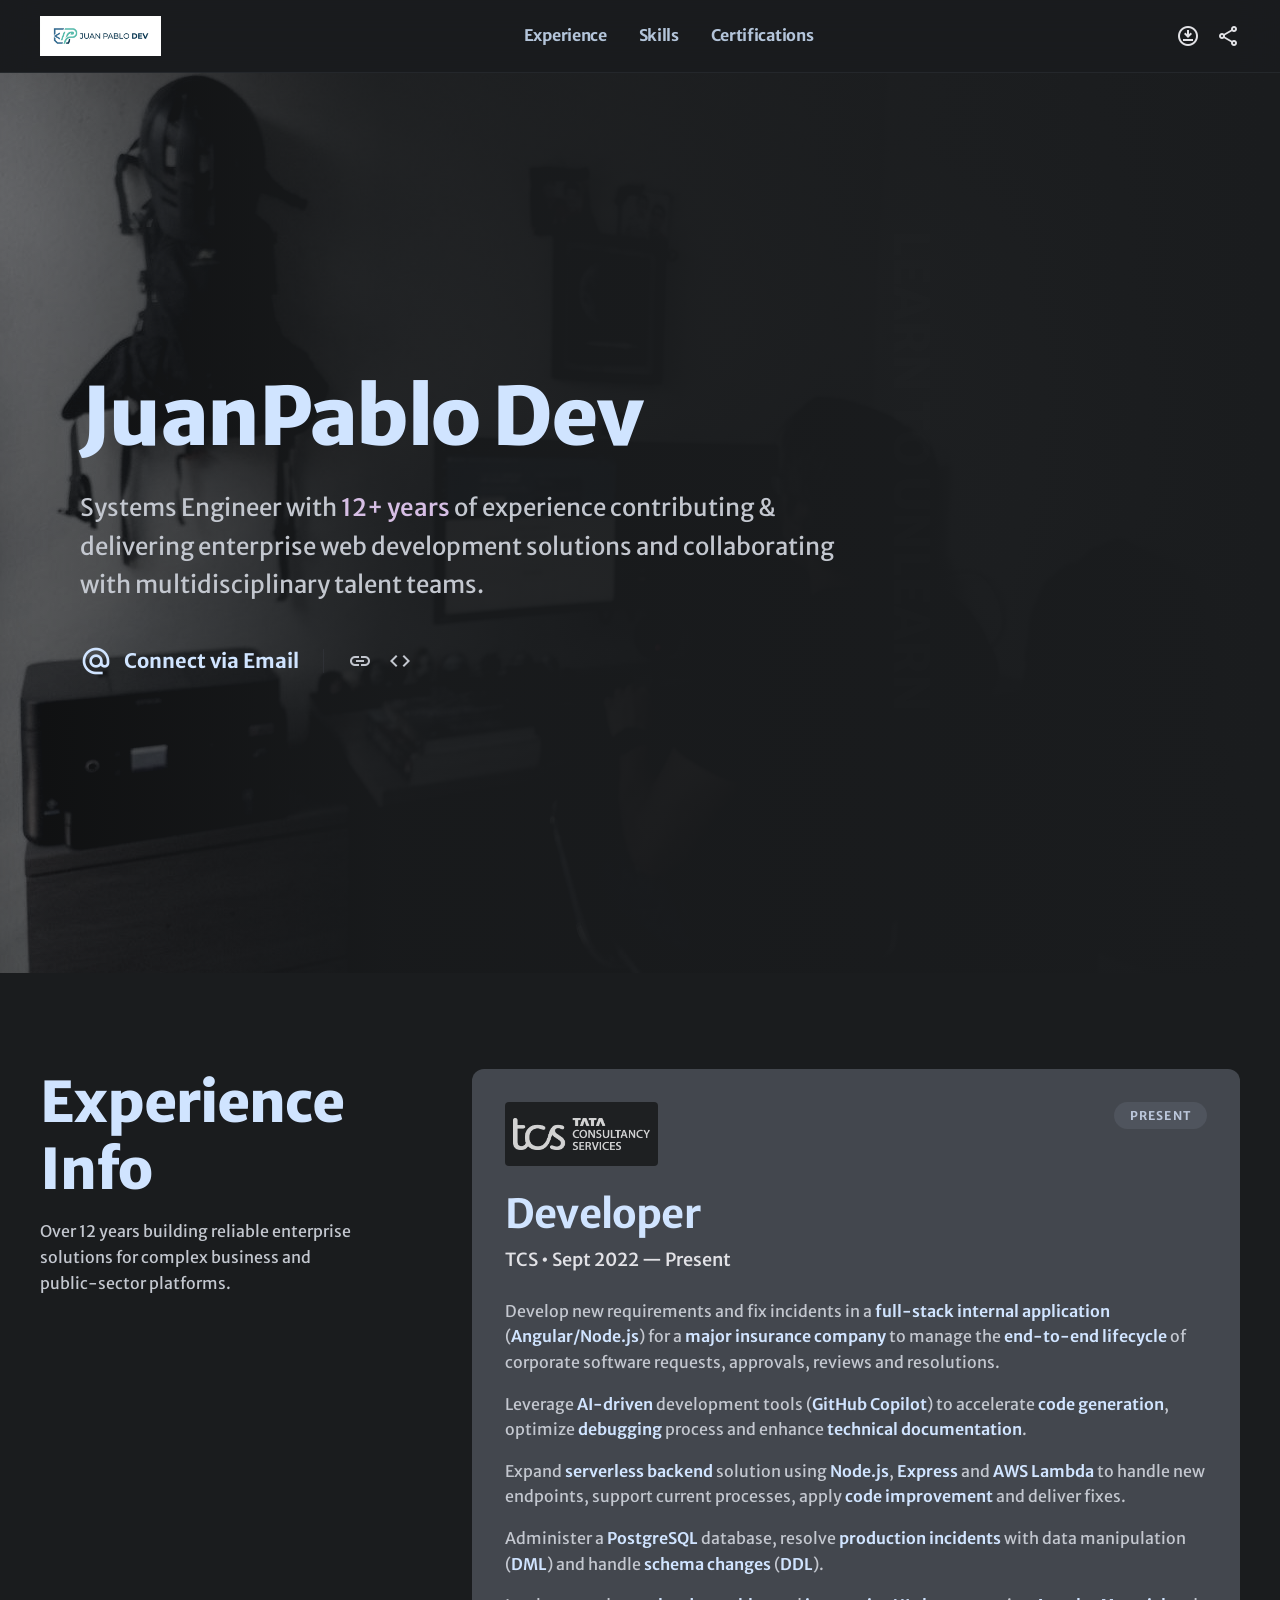
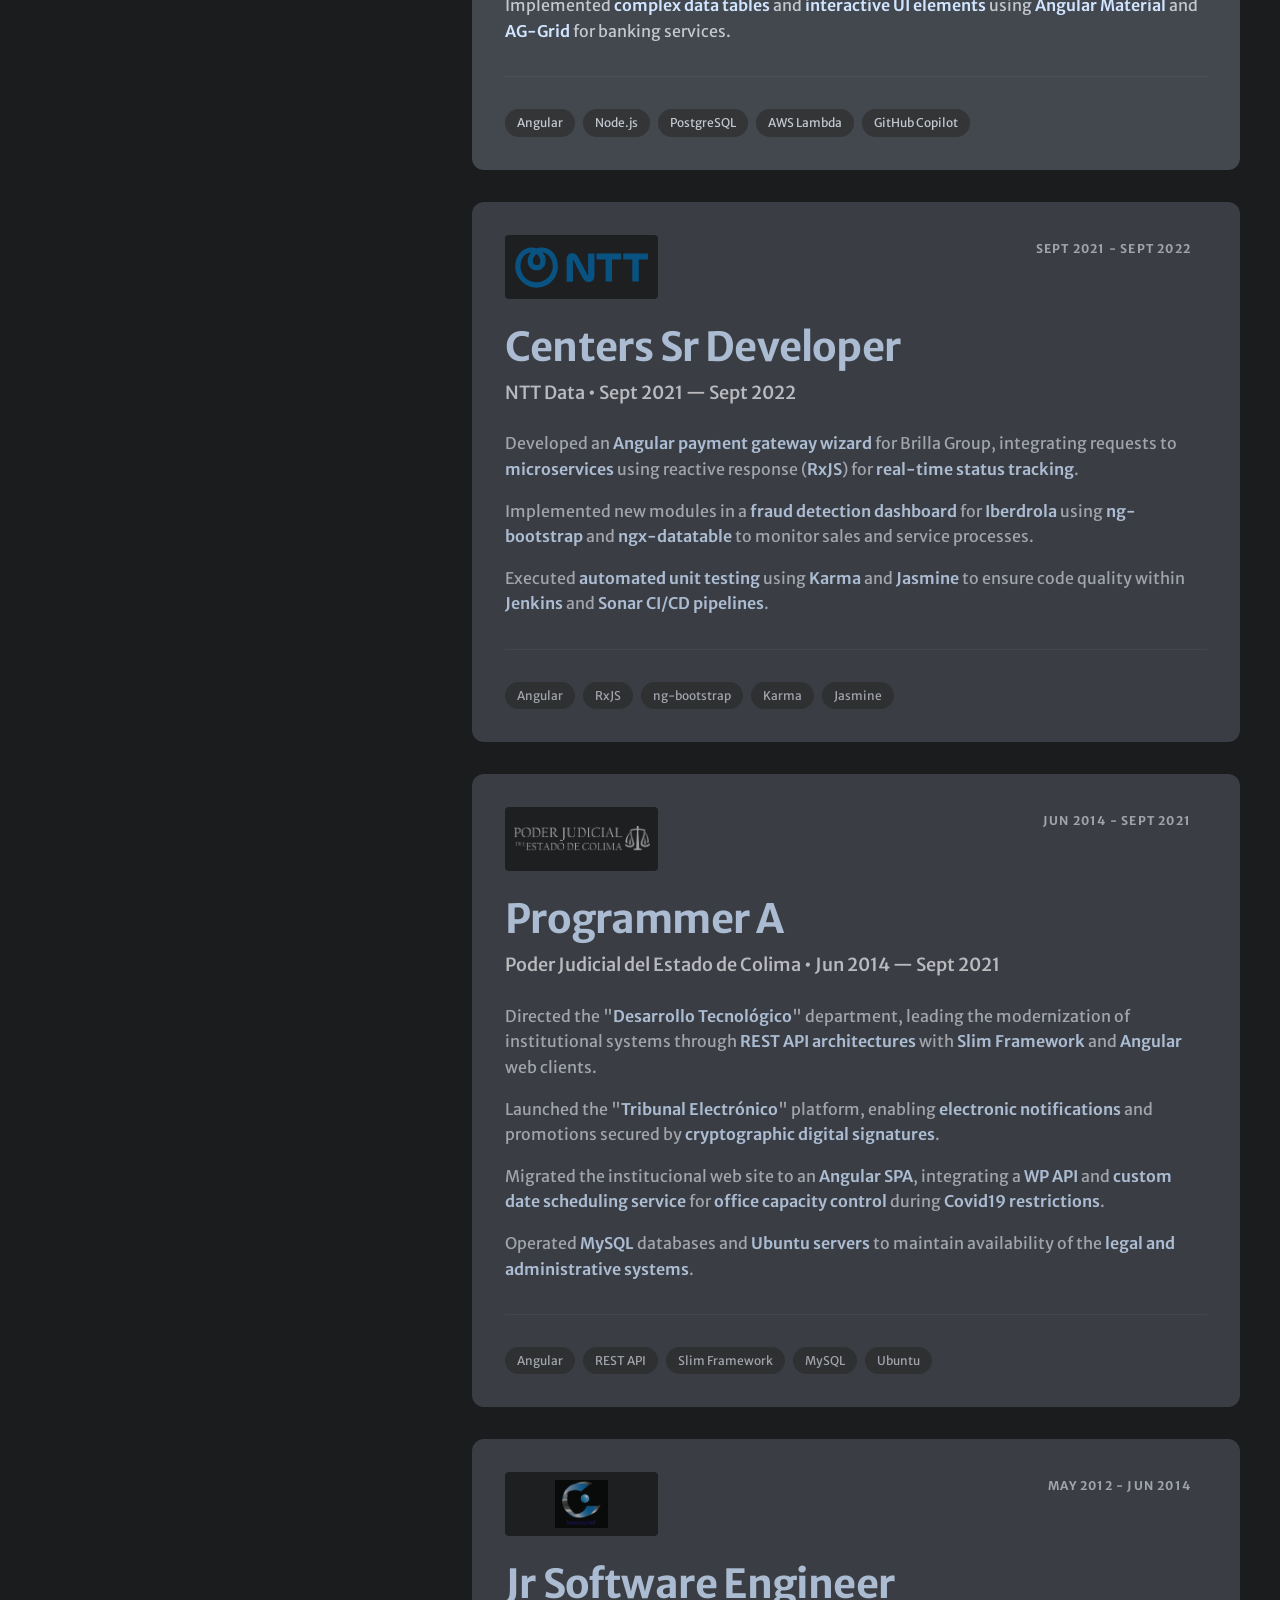
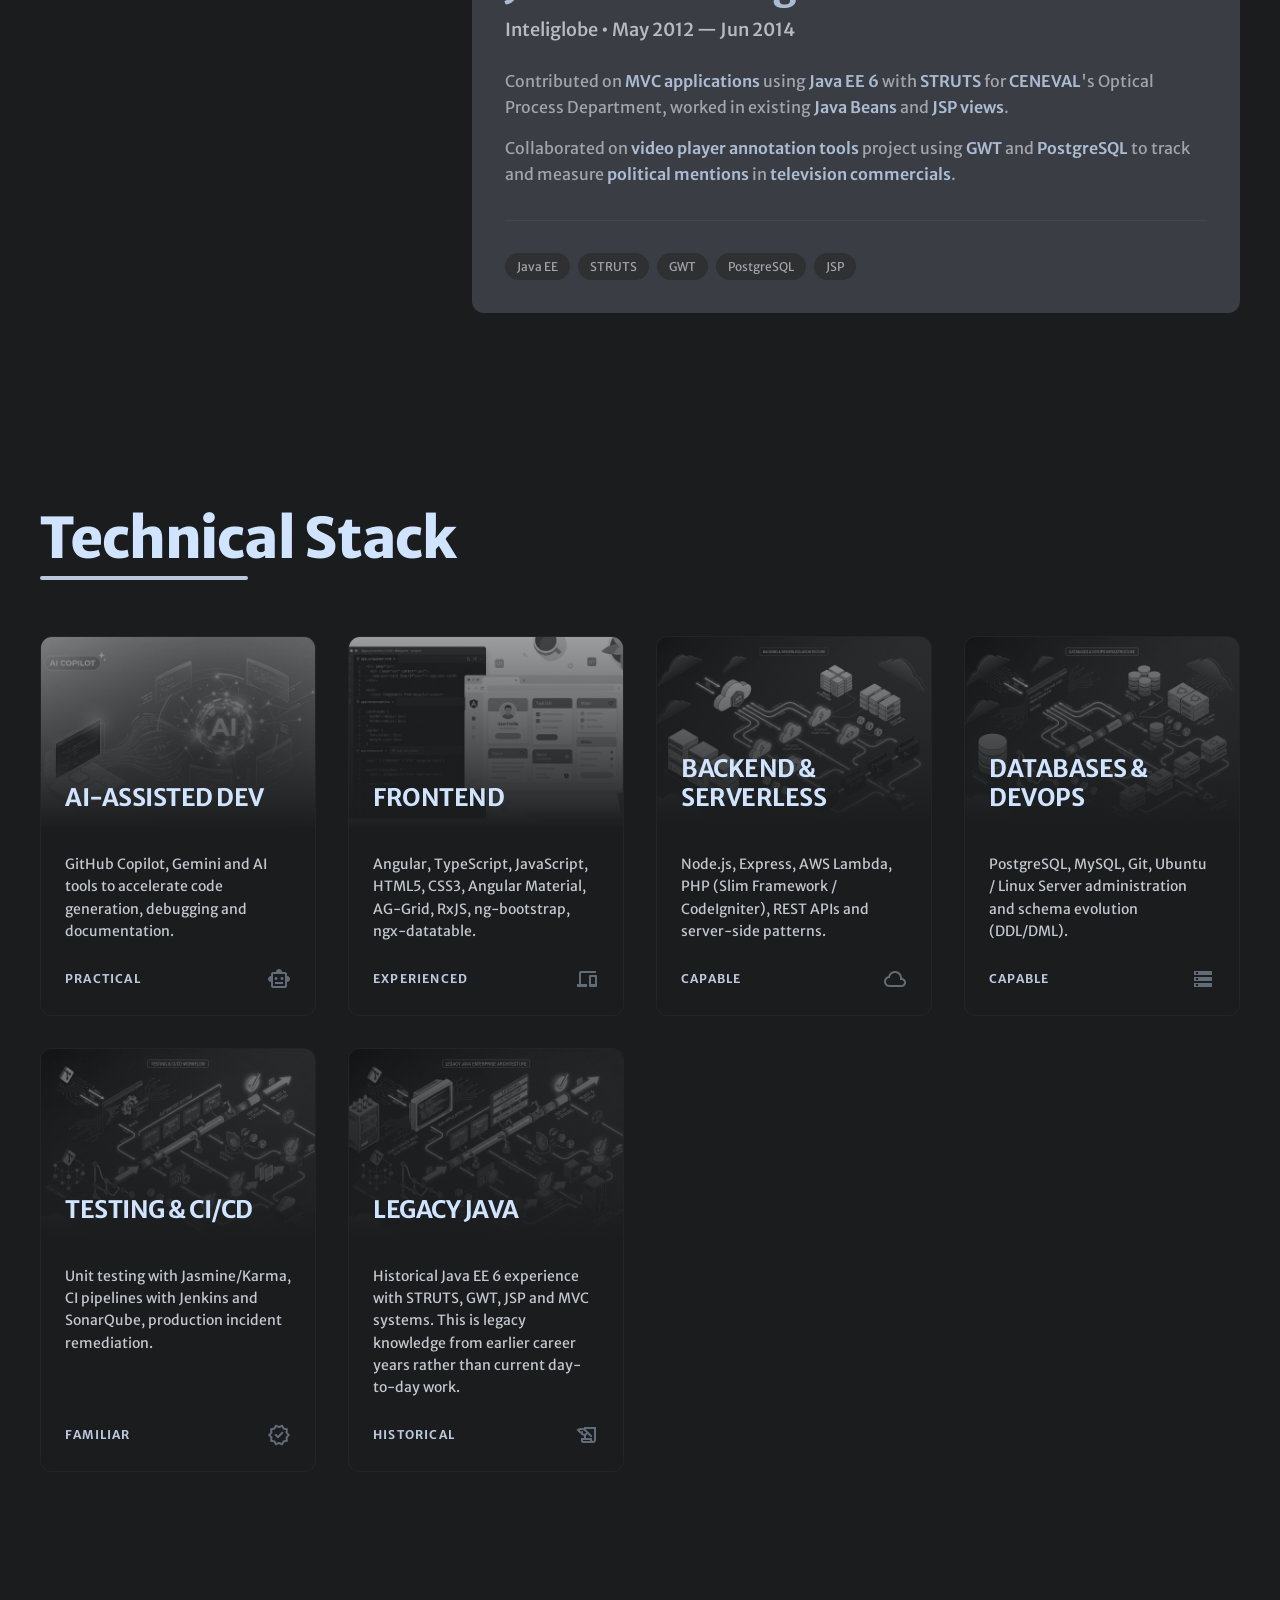
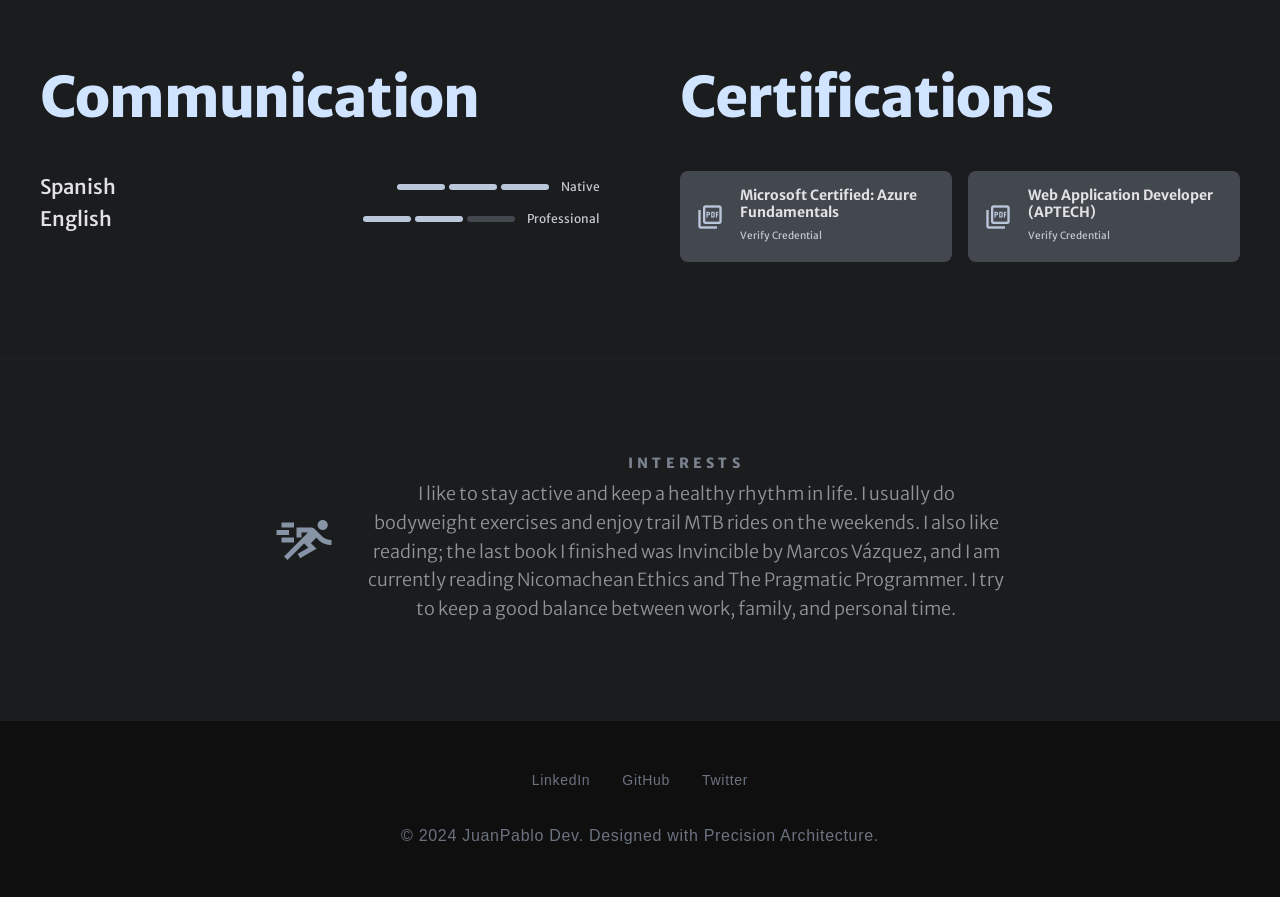
==== index.html @ 3a4c076e "update interest information and style for sticky paragraphs" ====
<!DOCTYPE html>
<html lang="en">

<head>
    <meta charset="UTF-8">
    <meta name="viewport" content="width=device-width, initial-scale=1.0">
    <meta name="description"
        content="JuanPablo Dev - Systems Engineer with 12+ years of experience in frontend technologies">
    <meta name="theme-color" content="#1A1C1E">
    <title>JuanPablo Dev | Systems Engineer</title>

    <!-- Google Fonts: Merriweather Sans -->
    <link href="https://fonts.googleapis.com/css2?family=Merriweather+Sans:wght@300;400;500;600;700;900&display=swap"
        rel="stylesheet">
    <!-- Material Symbols Icons -->
    <link href="https://fonts.googleapis.com/css2?family=Material+Symbols+Outlined:wght,FILL@100..700,0..1&display=swap"
        rel="stylesheet">

    <!-- Main Stylesheet -->
    <link rel="stylesheet" href="./styles/style.css">
</head>

<body>
    <!-- [JP-DEV] Navigation Header -->
    <header role="banner">
        <div class="header-container">
            <div class="header-logo">
                <img alt="JuanPablo Dev Logo" src="./images/logos/logoJP.png" loading="lazy">
            </div>
            <nav class="header-nav-desktop" role="navigation" aria-label="Main Navigation">
                <a href="#experience">Experience</a>
                <a href="#skills">Skills</a>
                <a href="#certifications">Certifications</a>
                <!-- <button aria-label="Connect">Connect</button> -->
            </nav>
            <div class="header-icons" role="group" aria-label="Social Links">
                <a href="./ResumeJPSM.pdf" download class="header-icon-link material-symbols-outlined"
                    data-icon="download" aria-label="Download CV" role="button" tabindex="0">download_for_offline</a>
                <span class="material-symbols-outlined" data-icon="share" aria-label="Share" role="button"
                    tabindex="0">share</span>
            </div>
        </div>
    </header>

    <main>
        <!-- Hero Section -->
        <section class="hero easter-egg-container" aria-label="Hero Section">
            <!-- Background Image -->
            <div class="hero-bg">
                <img alt="" src="./images/desktop-wide.jpg" loading="lazy">
                <div class="hero-gradient"></div>
            </div>
            <!-- Easter Egg -->
            <div class="easter-egg" aria-hidden="true">LEARN TO UNLEARN</div>

            <!-- Hero Content -->
            <div class="hero-content">
                <h1>JuanPablo Dev</h1>
                <p class="hero-description">
                    Systems Engineer with <span class="highlight">12+ years</span> of experience contributing &
                    delivering enterprise web development solutions and collaborating with multidisciplinary talent
                    teams.
                </p>
                <div class="hero-cta">
                    <a href="mailto:hello@juanpablo.dev" class="cta-email">
                        <span class="material-symbols-outlined">alternate_email</span>
                        <span>Connect via Email</span>
                    </a>
                    <div class="cta-icons">
                        <a href="https://www.linkedin.com/in/juanpablodev/" target="_blank"
                            class="header-icon-link material-symbols-outlined" aria-label="LinkedIn" role="button"
                            tabindex="0">link</a>
                        <a href="https://github.com/juanpablodev" target="_blank"
                            class="header-icon-link material-symbols-outlined" aria-label="GitHub" role="button"
                            tabindex="0">code</a>
                    </div>
                </div>
            </div>
        </section>

        <!-- Experience Section -->
        <section class="experience-section" id="experience" aria-labelledby="experience-title">
            <div class="section-container">
                <div class="experience-grid">
                    <!-- Left Column: Section Title -->
                    <div class="experience-header">
                        <h2 id="experience-title">Experience Info</h2>
                        <p>Over 12 years building reliable enterprise solutions for complex business and public-sector platforms.</p>
                    </div>

                    <!-- Right Column: Experience Cards -->
                    <div class="experience-cards">
                        <!-- Experience Card 1 -->
                        <article class="experience-card">
                            <div class="experience-card-header">
                                <div class="company-logo">
                                    <img alt="TCS Logo" src="images/logos/logo-tcs.png" loading="lazy">
                                </div>
                                <span class="company-badge present">Present</span>
                            </div>
                            <h3>Developer</h3>
                            <p class="experience-card-role">TCS • Sept 2022 — Present</p>
                            <div class="experience-card-description">
                                <p>Develop new requirements and fix incidents in a <strong>full-stack</strong>
                                    <strong>internal application</strong> (<strong>Angular/Node.js</strong>) for a
                                    <strong>major insurance company</strong> to manage the <strong>end-to-end
                                        lifecycle</strong> of corporate software requests, approvals, reviews and
                                    resolutions.</p>
                                <p>Leverage <strong>AI-driven</strong> development tools (<strong>GitHub
                                        Copilot</strong>) to accelerate <strong>code generation</strong>, optimize
                                    <strong>debugging</strong> process and enhance <strong>technical
                                        documentation</strong>.</p>
                                <p>Expand <strong>serverless backend</strong> solution using <strong>Node.js</strong>,
                                    <strong>Express</strong> and <strong>AWS Lambda</strong> to handle new endpoints,
                                    support current processes, apply <strong>code improvement</strong> and deliver
                                    fixes.</p>
                                <p>Administer a <strong>PostgreSQL</strong> database, resolve <strong>production
                                        incidents</strong> with data manipulation (<strong>DML</strong>) and handle
                                    <strong>schema changes</strong> (<strong>DDL</strong>).</p>
                                <p>Implemented <strong>complex data tables</strong> and <strong>interactive UI
                                        elements</strong> using <strong>Angular Material</strong> and
                                    <strong>AG-Grid</strong> for banking services.</p>
                            </div>
                            <div class="experience-card-tags">
                                <span class="tag">Angular</span>
                                <span class="tag">Node.js</span>
                                <span class="tag">PostgreSQL</span>
                                <span class="tag">AWS Lambda</span>
                                <span class="tag">GitHub Copilot</span>
                            </div>
                        </article>

                        <!-- Experience Card 2 -->
                        <article class="experience-card past">
                            <div class="experience-card-header">
                                <div class="company-logo">
                                    <img alt="NTT Data Logo" src="images/logos/ntt.svg" loading="lazy">
                                </div>
                                <span class="company-badge past">Sept 2021 - Sept 2022</span>
                            </div>
                            <h3>Centers Sr Developer</h3>
                            <p class="experience-card-role">NTT Data • Sept 2021 — Sept 2022</p>
                            <div class="experience-card-description">
                                <p>Developed an <strong>Angular payment gateway wizard</strong> for Brilla Group,
                                    integrating requests to <strong>microservices</strong> using reactive response
                                    (<strong>RxJS</strong>) for <strong>real-time status tracking</strong>.</p>
                                <p>Implemented new modules in a <strong>fraud detection dashboard</strong> for
                                    <strong>Iberdrola</strong> using <strong>ng-bootstrap</strong> and
                                    <strong>ngx-datatable</strong> to monitor sales and service processes.</p>
                                <p>Executed <strong>automated unit testing</strong> using <strong>Karma</strong> and
                                    <strong>Jasmine</strong> to ensure code quality within <strong>Jenkins</strong> and
                                    <strong>Sonar</strong> <strong>CI/CD pipelines</strong>.</p>
                            </div>
                            <div class="experience-card-tags">
                                <span class="tag">Angular</span>
                                <span class="tag">RxJS</span>
                                <span class="tag">ng-bootstrap</span>
                                <span class="tag">Karma</span>
                                <span class="tag">Jasmine</span>
                            </div>
                        </article>

                        <!-- Experience Card 3 -->
                        <article class="experience-card past">
                            <div class="experience-card-header">
                                <div class="company-logo">
                                    <img alt="Poder Judicial Logo" src="images/logos/logo_stj.png" loading="lazy">
                                </div>
                                <span class="company-badge past">Jun 2014 - Sept 2021</span>
                            </div>
                            <h3>Programmer A</h3>
                            <p class="experience-card-role">Poder Judicial del Estado de Colima • Jun 2014 — Sept 2021
                            </p>
                            <div class="experience-card-description">
                                <p>Directed the "<strong>Desarrollo Tecnológico</strong>" department, leading the
                                    modernization of institutional systems through <strong>REST API
                                        architectures</strong> with <strong>Slim Framework</strong> and
                                    <strong>Angular</strong> web clients.</p>
                                <p>Launched the "<strong>Tribunal Electrónico</strong>" platform, enabling
                                    <strong>electronic notifications</strong> and promotions secured by
                                    <strong>cryptographic digital signatures</strong>.</p>
                                <p>Migrated the institucional web site to an <strong>Angular SPA</strong>, integrating a
                                    <strong>WP API</strong> and <strong>custom date scheduling service</strong> for
                                    <strong>office capacity control</strong> during <strong>Covid19
                                        restrictions</strong>.</p>
                                <p>Operated <strong>MySQL</strong> databases and <strong>Ubuntu servers</strong> to
                                    maintain availability of the <strong>legal and administrative systems</strong>.</p>
                            </div>
                            <div class="experience-card-tags">
                                <span class="tag">Angular</span>
                                <span class="tag">REST API</span>
                                <span class="tag">Slim Framework</span>
                                <span class="tag">MySQL</span>
                                <span class="tag">Ubuntu</span>
                            </div>
                        </article>

                        <!-- Experience Card 4 -->
                        <article class="experience-card past">
                            <div class="experience-card-header">
                                <div class="company-logo">
                                    <img alt="Inteliglobe Logo" src="images/logos/inteliglobe.jpeg" loading="lazy">
                                </div>
                                <span class="company-badge past">May 2012 - Jun 2014</span>
                            </div>
                            <h3>Jr Software Engineer</h3>
                            <p class="experience-card-role">Inteliglobe • May 2012 — Jun 2014</p>
                            <div class="experience-card-description">
                                <p>Contributed on <strong>MVC applications</strong> using <strong>Java EE 6</strong>
                                    with <strong>STRUTS</strong> for <strong>CENEVAL</strong>'s Optical Process
                                    Department, worked in existing <strong>Java Beans</strong> and <strong>JSP
                                        views</strong>.</p>
                                <p>Collaborated on <strong>video player annotation tools</strong> project using
                                    <strong>GWT</strong> and <strong>PostgreSQL</strong> to track and measure
                                    <strong>political mentions</strong> in <strong>television commercials</strong>.</p>
                            </div>
                            <div class="experience-card-tags">
                                <span class="tag">Java EE</span>
                                <span class="tag">STRUTS</span>
                                <span class="tag">GWT</span>
                                <span class="tag">PostgreSQL</span>
                                <span class="tag">JSP</span>
                            </div>
                        </article>
                    </div>
                </div>
            </div>
        </section>

        <!-- Technical Stack / Skills Section -->
        <section class="skills-section" id="skills" aria-labelledby="skills-title">
            <div class="section-container">
                <div class="section-title">
                    <h2 id="skills-title">Technical Stack</h2>
                </div>

                <div class="skills-grid">
                    <!-- AI-Assisted Development -->
                    <article class="skill-card">
                        <div class="skill-card-image">
                            <img alt="AI Assisted Development"
                                src="images/skills_ai.png" loading="lazy">
                            <div class="skill-card-title">
                                <h4>AI-Assisted Dev</h4>
                            </div>
                        </div>
                        <div class="skill-card-content">
                            <p class="skill-card-description">GitHub Copilot, Gemini and AI tools to accelerate code
                                generation, debugging and documentation.</p>
                            <div class="skill-card-footer">
                                <span class="skill-level">Practical</span>
                                <span class="material-symbols-outlined skill-card-icon">smart_toy</span>
                            </div>
                        </div>
                    </article>

                    <!-- Frontend -->
                    <article class="skill-card">
                        <div class="skill-card-image">
                            <img alt="Frontend Development"
                                src="images/skills_frontend.png" loading="lazy">
                            <div class="skill-card-title">
                                <h4>Frontend</h4>
                            </div>
                        </div>
                        <div class="skill-card-content">
                            <p class="skill-card-description">Angular, TypeScript, JavaScript, HTML5, CSS3, Angular
                                Material, AG-Grid, RxJS, ng-bootstrap, ngx-datatable.</p>
                            <div class="skill-card-footer">
                                <span class="skill-level">Experienced</span>
                                <span class="material-symbols-outlined skill-card-icon">devices</span>
                            </div>
                        </div>
                    </article>

                    <!-- Backend & Serverless -->
                    <article class="skill-card">
                        <div class="skill-card-image">
                            <img alt="Backend and Serverless"
                                src="images/skills_backend.png" loading="lazy">
                            <div class="skill-card-title">
                                <h4>Backend & Serverless</h4>
                            </div>
                        </div>
                        <div class="skill-card-content">
                            <p class="skill-card-description">Node.js, Express, AWS Lambda, PHP (Slim Framework /
                                CodeIgniter), REST APIs and server-side patterns.</p>
                            <div class="skill-card-footer">
                                <span class="skill-level">Capable</span>
                                <span class="material-symbols-outlined skill-card-icon">cloud_queue</span>
                            </div>
                        </div>
                    </article>

                    <!-- Databases & DevOps -->
                    <article class="skill-card">
                        <div class="skill-card-image">
                            <img alt="Databases and DevOps"
                                src="images/skills_database.png" loading="lazy">
                            <div class="skill-card-title">
                                <h4>Databases & DevOps</h4>
                            </div>
                        </div>
                        <div class="skill-card-content">
                            <p class="skill-card-description">PostgreSQL, MySQL, Git, Ubuntu / Linux Server
                                administration and schema evolution (DDL/DML).</p>
                            <div class="skill-card-footer">
                                <span class="skill-level">Capable</span>
                                <span class="material-symbols-outlined skill-card-icon">storage</span>
                            </div>
                        </div>
                    </article>

                    <!-- Testing & CI/CD -->
                    <article class="skill-card">
                        <div class="skill-card-image">
                            <img alt="Testing and CI/CD"
                                src="images/skills_testing.png" loading="lazy">
                            <div class="skill-card-title">
                                <h4>Testing & CI/CD</h4>
                            </div>
                        </div>
                        <div class="skill-card-content">
                            <p class="skill-card-description">Unit testing with Jasmine/Karma, CI pipelines with Jenkins
                                and SonarQube, production incident remediation.</p>
                            <div class="skill-card-footer">
                                <span class="skill-level">Familiar</span>
                                <span class="material-symbols-outlined skill-card-icon">verified</span>
                            </div>
                        </div>
                    </article>

                    <!-- Legacy Java -->
                    <article class="skill-card">
                        <div class="skill-card-image">
                            <img alt="Legacy Java Experience"
                                src="images/skills_legacy.png" loading="lazy">
                            <div class="skill-card-title">
                                <h4>Legacy Java</h4>
                            </div>
                        </div>
                        <div class="skill-card-content">
                            <p class="skill-card-description">Historical Java EE 6 experience with STRUTS, GWT, JSP and
                                MVC systems. This is legacy knowledge from earlier career years rather than current
                                day-to-day work.</p>
                            <div class="skill-card-footer">
                                <span class="skill-level">Historical</span>
                                <span class="material-symbols-outlined skill-card-icon">history_edu</span>
                            </div>
                        </div>
                    </article>
                </div>
            </div>
        </section>

        <!-- Certifications & Languages Section -->
        <section class="certifications-section" id="certifications" aria-labelledby="certifications-title">
            <div class="section-container">
                <div class="cert-grid">
                    <!-- Languages -->
                    <div class="cert-section">
                        <h2>Communication</h2>
                        <div>
                            <div class="language-item">
                                <span class="language-name">Spanish</span>
                                <div class="language-level">
                                    <div class="level-bar"></div>
                                    <div class="level-bar"></div>
                                    <div class="level-bar"></div>
                                    <span class="level-text">Native</span>
                                </div>
                            </div>
                            <div class="language-item">
                                <span class="language-name">English</span>
                                <div class="language-level">
                                    <div class="level-bar"></div>
                                    <div class="level-bar"></div>
                                    <div class="level-bar empty"></div>
                                    <span class="level-text">Professional</span>
                                </div>
                            </div>
                        </div>
                    </div>

                    <!-- Certifications -->
                    <div class="cert-section">
                        <h2 id="certifications-title">Certifications</h2>
                        <div class="certification-list">
                            <div class="certification-item" role="button" tabindex="0">
                                <span class="material-symbols-outlined cert-icon">picture_as_pdf</span>
                                <div class="cert-info">
                                    <p class="cert-name">Microsoft Certified: Azure Fundamentals</p>
                                    <p class="cert-link">Verify Credential</p>
                                </div>
                            </div>
                            <div class="certification-item" role="button" tabindex="0"
                                data-doc="./assets/docs/java_ee.pdf" aria-label="Open Web Application Developer certificate">
                                <span class="material-symbols-outlined cert-icon">picture_as_pdf</span>
                                <div class="cert-info">
                                    <p class="cert-name">Web Application Developer (APTECH)</p>
                                    <p class="cert-link">Verify Credential</p>
                                </div>
                            </div>
                        </div>
                    </div>
                </div>
            </div>
        </section>

        <!-- Interests Section -->
        <section class="interests-section" aria-label="Personal Interests">
            <div class="section-container">
                <div class="interests-container">
                    <span class="material-symbols-outlined interests-icon">sprint</span>
                    <div class="interests-content">
                        <h4>Interests</h4>
                        <p>I like to stay active and keep a healthy rhythm in life. I usually do bodyweight exercises and
                            enjoy trail MTB rides on the weekends. I also like reading; the last book I finished was
                            Invincible by Marcos Vázquez, and I am currently reading Nicomachean Ethics and The Pragmatic
                            Programmer. I try to keep a good balance between work, family, and personal time.</p>
                    </div>
                </div>
            </div>
        </section>
    </main>

    <!-- Footer -->
    <footer role="contentinfo">
        <div class="footer-content">
            <div class="footer-links">
                <a href="#" rel="noopener noreferrer">LinkedIn</a>
                <a href="#" rel="noopener noreferrer">GitHub</a>
                <a href="#" rel="noopener noreferrer">Twitter</a>
            </div>
            <p class="footer-text">© 2024 JuanPablo Dev. Designed with Precision Architecture.</p>
        </div>
    </footer>

    <!-- Main JavaScript Entry Point -->
    <script type="module" src="./scripts/main.js"></script>
</body>

</html>
---- styles/style.css ----
/* ============================================
   Material Design 3 - System Colors (Dark Mode)
   ============================================ */
:root {
  /* Primary - High emphasis */
  --md-sys-color-primary: #D0E4FF;
  --md-sys-color-on-primary: #003258;
  --md-sys-color-primary-container: #00497D;
  --md-sys-color-on-primary-container: #D1E4FF;

  /* Secondary - Less prominent */
  --md-sys-color-secondary: #BBC7DB;
  --md-sys-color-on-secondary: #253140;
  --md-sys-color-secondary-container: #3B4858;
  --md-sys-color-on-secondary-container: #D7E3F7;

  /* Tertiary - Contrast accents */
  --md-sys-color-tertiary: #D6BEE4;
  --md-sys-color-on-tertiary: #3B2948;
  --md-sys-color-tertiary-container: #523F5F;
  --md-sys-color-on-tertiary-container: #F2DAFF;

  /* Neutral/Surface */
  --md-sys-color-surface: #1A1C1E;
  --md-sys-color-on-surface: #E2E2E6;
  --md-sys-color-surface-variant: #43474E;
  --md-sys-color-on-surface-variant: #C3C7CF;
  --md-sys-color-surface-container-low: #1A1C1E;
  --md-sys-color-surface-container: #1E2022;
  --md-sys-color-surface-container-high: #282a2c;
  --md-sys-color-surface-container-highest: #333537;
  --md-sys-color-outline: #8D9199;
  --md-sys-color-outline-variant: #43474E;

  /* Error */
  --md-sys-color-error: #FFB4AB;
  --md-sys-color-on-error: #690005;
  --md-sys-color-error-container: #93000A;

  /* Typography */
  --font-headline: "Merriweather Sans", -apple-system, BlinkMacSystemFont, "Segoe UI", sans-serif;
  --font-body: "Merriweather Sans", -apple-system, BlinkMacSystemFont, "Segoe UI", sans-serif;
  --font-label: "Merriweather Sans", -apple-system, BlinkMacSystemFont, "Segoe UI", sans-serif;

  /* Spacing */
  --spacing-xs: 0.25rem;
  --spacing-sm: 0.5rem;
  --spacing-md: 1rem;
  --spacing-lg: 1.5rem;
  --spacing-xl: 2rem;
  --spacing-2xl: 3rem;
  --spacing-3xl: 4rem;
  --spacing-4xl: 6rem;

  /* Border Radius */
  --radius-sm: 0.125rem;
  --radius-md: 0.25rem;
  --radius-lg: 0.5rem;
  --radius-xl: 0.75rem;
  --radius-full: 9999px;

  /* Transitions */
  --transition-fast: 0.2s ease;
  --transition-normal: 0.3s ease;
  --transition-slow: 0.5s ease;
}

/* ============================================
   Global Styles & Resets
   ============================================ */
* {
  margin: 0;
  padding: 0;
  box-sizing: border-box;
}

html {
  scroll-behavior: smooth;
  -webkit-text-size-adjust: 100%;
}

body {
  font-family: var(--font-body);
  background-color: var(--md-sys-color-surface);
  color: var(--md-sys-color-on-surface);
  line-height: 1.6;
  -webkit-font-smoothing: antialiased;
  -moz-osx-font-smoothing: grayscale;
}

h1, h2, h3, h4, h5, h6 {
  font-family: var(--font-headline);
  font-weight: 900;
  line-height: 1.2;
  letter-spacing: -0.02em;
}

h1 {
  font-size: clamp(2.5rem, 10vw, 5rem);
  font-weight: 900;
}

h2 {
  font-size: clamp(2rem, 6vw, 3.5rem);
  font-weight: 900;
}

h3 {
  font-size: clamp(1.5rem, 4vw, 2.5rem);
  font-weight: 700;
}

h4 {
  font-size: 1.5rem;
  font-weight: 700;
}

p {
  font-size: 1rem;
  line-height: 1.6;
}

a {
  color: var(--md-sys-color-primary);
  text-decoration: none;
  transition: all var(--transition-fast);
}

a:hover {
  opacity: 0.8;
}

button {
  font-family: var(--font-headline);
  cursor: pointer;
  border: none;
  transition: all var(--transition-fast);
}

/* Material Symbols Icon Font */
.material-symbols-outlined {
  font-family: 'Material Symbols Outlined';
  font-weight: normal;
  font-style: normal;
  font-size: 1.5rem;
  display: inline-block;
  line-height: 1;
  text-transform: none;
  letter-spacing: normal;
  word-wrap: normal;
  white-space: nowrap;
  direction: ltr;
  font-variation-settings: 'FILL' 0, 'wght' 400, 'GRAD' 0, 'opsz' 24;
  vertical-align: middle;
}

/* ============================================
   Header / Navigation
   ============================================ */
header {
  position: sticky;
  top: 0;
  z-index: 50;
  background: rgba(26, 28, 30, 0.8);
  backdrop-filter: blur(20px);
  -webkit-backdrop-filter: blur(20px);
  border-bottom: 1px solid rgba(141, 145, 153, 0.1);
}

header nav {
  display: flex;
  align-items: center;
  gap: 2rem;
  font-family: var(--font-headline);
  font-weight: 700;
  letter-spacing: -0.02em;
}

header nav a {
  color: #b3c4d9;
  font-size: 1rem;
  transition: all var(--transition-fast);
}

header nav a:hover {
  color: var(--md-sys-color-on-surface);
  opacity: 1;
}

nav button {
  background-color: var(--md-sys-color-primary-container);
  color: var(--md-sys-color-on-primary-container);
  padding: 0.5rem 1.5rem;
  border-radius: var(--radius-xl);
  font-weight: 700;
  font-size: 0.875rem;
  transform: scale(0.95);
  transition: transform var(--transition-fast);
}

nav button:active {
  transform: scale(0.9);
}

nav button:hover {
  opacity: 1;
}

.header-container {
  display: flex;
  justify-content: space-between;
  align-items: center;
  width: 100%;
  padding: 1rem 2.5rem;
  max-width: 88rem;
  margin: 0 auto;
}

.header-logo {
  display: flex;
  align-items: center;
}

.header-logo img {
  height: 2.5rem;
  width: auto;
  object-fit: contain;
}

.header-nav-desktop {
  display: none;
  align-items: center;
  gap: 2rem;
}

.header-icons {
  display: flex;
  align-items: center;
  gap: 1rem;
}

.header-icons .material-symbols-outlined,
.header-icons .header-icon-link {
  cursor: pointer;
  transition: opacity var(--transition-fast);
  color: inherit;
  text-decoration: none;
  display: inline-flex;
  align-items: center;
}

.header-icons .material-symbols-outlined:hover,
.header-icons .header-icon-link:hover {
  opacity: 0.8;
}

@media (min-width: 768px) {
  .header-nav-desktop {
    display: flex;
  }
}

/* ============================================
   Main Content
   ============================================ */
main {
  width: 100%;
}

.max-w-screen-2xl {
  max-width: 88rem;
  margin-left: auto;
  margin-right: auto;
}

/* ============================================
   Hero Section
   ============================================ */
section.hero {
  position: relative;
  min-height: 100vh;
  display: flex;
  align-items: center;
  overflow: hidden;
}

.hero-bg {
  position: absolute;
  inset: 0;
  z-index: 0;
}

.hero-bg img {
  width: 100%;
  height: 100%;
  object-fit: cover;
  opacity: 0.4;
  filter: grayscale(0.75) contrast(1.25);
}

.hero-gradient {
  position: absolute;
  inset: 0;
  background: linear-gradient(to left, var(--md-sys-color-surface) 1%, rgba(26, 28, 30, 0.8) 70%, transparent 100%);
}

.easter-egg-container:hover .easter-egg {
  opacity: 0.01;
}

.easter-egg {
  position: absolute;
  top: 40%;
  right: 10%;
  font-family: var(--font-headline);
  font-size: 3rem;
  font-weight: 900;
  white-space: nowrap;
  opacity: 0.005;
  transform: rotate(90deg);
  transition: opacity var(--transition-normal);
  user-select: none;
  pointer-events: none;
}

.hero-content {
  position: relative;
  z-index: 10;
  width: 100%;
  max-width: 88rem;
  margin: 0 auto;
  padding: 2.5rem;
}

.hero-content h1 {
  color: var(--md-sys-color-primary);
  margin-bottom: 1.5rem;
}

.hero-description {
  font-size: 1.5rem;
  line-height: 1.6;
  color: var(--md-sys-color-on-surface-variant);
  margin-bottom: 2.5rem;
  max-width: 48rem;
}

.hero-description .highlight {
  color: var(--md-sys-color-tertiary);
  font-weight: 500;
}

.hero-cta {
  display: flex;
  flex-wrap: wrap;
  gap: 1.5rem;
  align-items: center;
}

.cta-email {
  display: flex;
  align-items: center;
  gap: 0.75rem;
  font-size: 1.25rem;
  font-family: var(--font-headline);
  font-weight: 700;
  color: var(--md-sys-color-primary);
  transition: all var(--transition-fast);
}

.cta-email:hover {
  color: var(--md-sys-color-on-surface);
}

.cta-email .material-symbols-outlined {
  font-size: 2rem;
  transition: transform var(--transition-fast);
}

.cta-email:hover .material-symbols-outlined {
  transform: scale(1.1);
}

.cta-icons {
  display: flex;
  gap: 1rem;
  align-items: center;
  padding-left: 1.5rem;
  border-left: 1px solid rgba(67, 71, 78, 0.3);
}

.cta-icons .material-symbols-outlined {
  color: var(--md-sys-color-on-surface-variant);
  cursor: pointer;
  transition: color var(--transition-fast);
}

.cta-icons .material-symbols-outlined:hover {
  color: var(--md-sys-color-primary);
}

/* ============================================
   Section Styles
   ============================================ */
section {
  padding: 6rem 2.5rem;
}

section.experience-section {
  background-color: var(--md-sys-color-surface-container-low);
}

section.skills-section {
  background-color: var(--md-sys-color-surface);
}

section.certifications-section {
  background-color: var(--md-sys-color-surface-container-low);
  position: relative;
  overflow: hidden;
}

section.interests-section {
  background-color: var(--md-sys-color-surface);
  border-top: 1px solid rgba(141, 145, 153, 0.05);
}

.section-container {
  max-width: 88rem;
  margin: 0 auto;
}

/* ============================================
   Experience Section
   ============================================ */
.experience-grid {
  display: grid;
  grid-template-columns: 1fr;
  gap: 3rem;
}

@media (min-width: 768px) {
  .experience-grid {
    grid-template-columns: 1fr 2fr;
    gap: 3rem;
  }

  .experience-header {
    position: sticky;
    top: 8rem;
    align-self: start;
    z-index: 2;
  }
}

.experience-header {
  align-self: start;
}

.experience-header h2 {
  color: var(--md-sys-color-primary);
  margin: 0;
}

.experience-header p {
  margin: 1rem 0 0;
  color: var(--md-sys-color-on-surface-variant);
  max-width: 20rem;
}

.experience-cards {
  display: flex;
  flex-direction: column;
  gap: 2rem;
}

.experience-card {
  background-color: var(--md-sys-color-surface-variant);
  padding: 2rem;
  border-radius: var(--radius-xl);
  position: relative;
  overflow: hidden;
  border: 1px solid transparent;
  transition: all var(--transition-normal);
}

.experience-card:hover {
  border-color: rgba(208, 228, 255, 0.2);
}

.experience-card.past {
  opacity: 0.8;
}

.experience-card.past:hover {
  opacity: 1;
}

.experience-card-header {
  display: flex;
  justify-content: space-between;
  align-items: flex-start;
  margin-bottom: 1.5rem;
}

.company-logo {
  height: 4rem;
  aspect-ratio: 2.39 / 1;
  background-color: var(--md-sys-color-surface-container);
  border-radius: var(--radius-md);
  display: flex;
  align-items: center;
  justify-content: center;
  padding: 0.5rem;
}

.company-logo img {
  width: 100%;
  height: 100%;
  object-fit: contain;
  opacity: 0.8;
}

.company-badge {
  background-color: rgba(187, 199, 219, 0.1);
  color: var(--md-sys-color-secondary);
  padding: 0.25rem 1rem;
  border-radius: var(--radius-full);
  font-size: 0.75rem;
  font-weight: 700;
  text-transform: uppercase;
  letter-spacing: 0.1em;
}

.company-badge.present {
  background-color: rgba(187, 199, 219, 0.1);
  color: var(--md-sys-color-secondary);
}

.company-badge.past {
  background-color: var(--md-sys-color-outline-variant);
  color: var(--md-sys-color-on-surface-variant);
}

.experience-card h3 {
  color: var(--md-sys-color-primary);
  margin-bottom: 0.5rem;
}

.experience-card-role {
  font-size: 1.125rem;
  color: var(--md-sys-color-on-surface);
  font-weight: 500;
  margin-bottom: 1.5rem;
}

.experience-card-description {
  display: flex;
  flex-direction: column;
  gap: 1rem;
  color: var(--md-sys-color-on-surface-variant);
  margin-bottom: 2rem;
  font-size: 0.875rem;
}

.experience-card-description strong {
  font-weight: 600;
  color: var(--md-sys-color-primary);
}

.experience-card-tags {
  margin-top: 2rem;
  padding-top: 2rem;
  border-top: 1px solid rgba(141, 145, 153, 0.15);
  display: flex;
  flex-wrap: wrap;
  gap: 0.5rem;
}

.tag {
  background-color: var(--md-sys-color-surface-container-highest);
  color: var(--md-sys-color-on-surface-variant);
  padding: 0.25rem 0.75rem;
  border-radius: var(--radius-full);
  font-size: 0.75rem;
  font-family: var(--font-label);
}

/* ============================================
   Skills / Technical Stack Section
   ============================================ */
.section-title {
  position: relative;
  display: inline-block;
  margin-bottom: 4rem;
}

.section-title h2 {
  color: var(--md-sys-color-primary);
}

.section-title::after {
  content: '';
  position: absolute;
  bottom: -0.5rem;
  left: 0;
  width: 50%;
  height: 0.25rem;
  background-color: var(--md-sys-color-secondary);
  border-radius: var(--radius-full);
}

.skills-grid {
  display: grid;
  grid-template-columns: repeat(auto-fit, minmax(250px, 1fr));
  gap: 2rem;
}

@media (max-width: 640px) {
  .skills-grid {
    grid-template-columns: 1fr;
  }
}

@media (min-width: 640px) and (max-width: 1024px) {
  .skills-grid {
    grid-template-columns: repeat(2, 1fr);
  }
}

@media (min-width: 1280px) {
  .skills-grid {
    grid-template-columns: repeat(4, 1fr);
  }
}

.skill-card {
  background-color: var(--md-sys-color-surface-container-low);
  border-radius: var(--radius-xl);
  overflow: hidden;
  border: 1px solid rgba(67, 71, 78, 0.2);
  transition: all var(--transition-normal);
  display: flex;
  flex-direction: column;
}

.skill-card:hover {
  border-color: rgba(208, 228, 255, 0.4);
}

.skill-card-image {
  position: relative;
  height: 12rem;
  overflow: hidden;
}

.skill-card-image img {
  width: 100%;
  height: 100%;
  object-fit: cover;
  filter: grayscale(1);
  opacity: 0.6;
  transition: all var(--transition-slow);
}

.skill-card:hover .skill-card-image img {
  filter: grayscale(0);
  opacity: 1;
}

.skill-card-image::after {
  content: '';
  position: absolute;
  inset: 0;
  background: linear-gradient(to top, var(--md-sys-color-surface-container-low), transparent);
}

.skill-card-title {
  position: absolute;
  bottom: 1rem;
  left: 1.5rem;
  z-index: 10;
}

.skill-card-title h4 {
  color: var(--md-sys-color-primary);
  text-transform: uppercase;
  font-size: 1.5rem;
}

.skill-card-content {
  padding: 1.5rem;
  display: flex;
  flex-direction: column;
  flex-grow: 1;
}

.skill-card-description {
  color: var(--md-sys-color-on-surface-variant);
  font-size: 0.875rem;
  line-height: 1.6;
  margin-bottom: 1.5rem;
  flex-grow: 1;
}

.skill-card-footer {
  display: flex;
  justify-content: space-between;
  align-items: center;
  margin-top: auto;
}

.skill-level {
  font-size: 0.75rem;
  font-family: var(--font-label);
  text-transform: uppercase;
  letter-spacing: 0.1em;
  color: var(--md-sys-color-secondary);
  font-weight: 700;
}

.skill-card-icon {
  color: rgba(208, 228, 255, 0.4);
  font-size: 1.5rem;
}

/* ============================================
   Certifications & Languages Section
   ============================================ */
.cert-grid {
  display: grid;
  column-gap: 5rem;
  row-gap: 3rem;
}

@media (min-width: 768px) {
  .cert-grid {
    grid-template-columns: repeat(2, 1fr);
  }
}

.cert-section h2 {
  color: var(--md-sys-color-primary);
  margin-bottom: 2.5rem;
}

.language-item {
  display: flex;
  justify-content: space-between;
  align-items: center;
  gap: 2rem;
  transition: all var(--transition-fast);
}

.language-item:hover {
  color: var(--md-sys-color-secondary);
}

.language-name {
  font-size: 1.25rem;
  font-family: var(--font-headline);
  font-weight: 500;
}

.language-level {
  display: flex;
  gap: 0.25rem;
  align-items: center;
}

.level-bar {
  width: 3rem;
  height: 0.375rem;
  background-color: var(--md-sys-color-secondary);
  border-radius: var(--radius-full);
}

.level-bar.empty {
  background-color: var(--md-sys-color-surface-variant);
}

.level-text {
  font-size: 0.75rem;
  font-family: var(--font-label);
  color: var(--md-sys-color-on-surface-variant);
  margin-left: 0.5rem;
}

.certification-list {
  display: grid;
  grid-template-columns: repeat(auto-fit, minmax(200px, 1fr));
  gap: 1rem;
}

.certification-item {
  background-color: var(--md-sys-color-surface-variant);
  padding: 1rem;
  border-radius: var(--radius-lg);
  display: flex;
  align-items: center;
  gap: 1rem;
  cursor: pointer;
  transition: background-color var(--transition-fast);
}

.certification-item:hover {
  background-color: rgba(208, 228, 255, 0.1);
}

.cert-icon {
  color: var(--md-sys-color-secondary);
  font-size: 1.75rem;
  flex-shrink: 0;
}

.cert-info {
  flex-grow: 1;
}

.cert-name {
  font-size: 0.875rem;
  font-weight: 700;
  font-family: var(--font-headline);
  line-height: 1.2;
}

.cert-link {
  display: inline-block;
  font-size: 0.625rem;
  color: var(--md-sys-color-on-surface-variant);
  margin-top: 0.25rem;
  text-decoration: none;
  transition: color var(--transition-fast);
}

.cert-link:hover,
.cert-link:focus-visible {
  color: var(--md-sys-color-primary);
  text-decoration: underline;
}

/* ============================================
   Interests Section
   ============================================ */
.interests-container {
  display: flex;
  align-items: center;
  justify-content: center;
  gap: 2rem;
  opacity: 0.6;
  transition: opacity var(--transition-normal);
  flex-wrap: wrap;
}

.interests-container:hover {
  opacity: 1;
}

.interests-icon {
  font-size: 3.75rem;
  color: var(--md-sys-color-primary);
  flex-shrink: 0;
}

.interests-content {
  text-align: center;
}

.interests-content h4 {
  font-size: 0.875rem;
  font-family: var(--font-headline);
  font-weight: 900;
  color: var(--md-sys-color-secondary);
  letter-spacing: 0.3em;
  text-transform: uppercase;
  margin-bottom: 0.5rem;
}

.interests-content p {
  font-size: 1.125rem;
  line-height: 1.6;
  max-width: 40rem;
  font-weight: 300;
}

/* ============================================
   Footer
   ============================================ */
footer {
  background-color: #0f0f0f;
  padding: 3rem 2.5rem;
  border-top: 1px solid rgba(141, 145, 153, 0.1);
  z-index: 10;
}

.footer-content {
  display: flex;
  flex-direction: column;
  align-items: center;
  gap: 1rem;
  font-family: "Work Sans", -apple-system, BlinkMacSystemFont, "Segoe UI", sans-serif;
  font-size: 0.875rem;
  letter-spacing: 0.05em;
  width: 100%;
}

.footer-links {
  display: flex;
  gap: 2rem;
  margin-bottom: 1rem;
}

.footer-links a {
  color: #6b7280;
  transition: color var(--transition-fast);
}

.footer-links a:hover {
  color: var(--md-sys-color-primary);
  opacity: 1;
}

.footer-text {
  color: #6b7280;
  text-align: center;
  padding: 0 2.5rem;
}

/* ============================================
   Responsive Design
   ============================================ */
@media (max-width: 768px) {
  section {
    padding: 3rem 1.5rem;
  }

  .header-container {
    padding: 1rem 1.5rem;
  }

  .hero-content {
    padding: 1.5rem;
  }

  .section-container {
    padding: 0 1.5rem;
  }

  .experience-grid {
    grid-template-columns: 1fr;
  }

  .experience-header h2 {
    position: static;
  }

  .cta-icons {
    border-left: none;
    padding-left: 0;
  }

  .interests-container {
    flex-direction: column;
    text-align: center;
  }

  .interests-icon {
    margin: 0 auto;
  }

  .footer-links {
    flex-direction: column;
    gap: 0.5rem;
  }
}

/* ============================================
   Accessibility & Focus States
   ============================================ */
:focus-visible {
  outline: 2px solid var(--md-sys-color-primary);
  outline-offset: 2px;
}

button:focus-visible {
  outline: 2px solid var(--md-sys-color-primary);
  outline-offset: 2px;
}

a:focus-visible {
  outline: 2px solid var(--md-sys-color-primary);
  outline-offset: 2px;
}

/* ============================================
   Utility Classes
   ============================================ */
.hidden {
  display: none !important;
}

.visible {
  display: block !important;
}

.opacity-0 {
  opacity: 0;
}

.opacity-80 {
  opacity: 0.8;
}

.opacity-100 {
  opacity: 1;
}

.group:hover .group-hover\:opacity-80 {
  opacity: 0.8;
}

.group:hover .group-hover\:grayscale-0 {
  filter: grayscale(0);
}

.select-none {
  user-select: none;
}

.pointer-events-none {
  pointer-events: none;
}

.z-0 {
  z-index: 0;
}

.z-10 {
  z-index: 10;
}

.z-50 {
  z-index: 50;
}
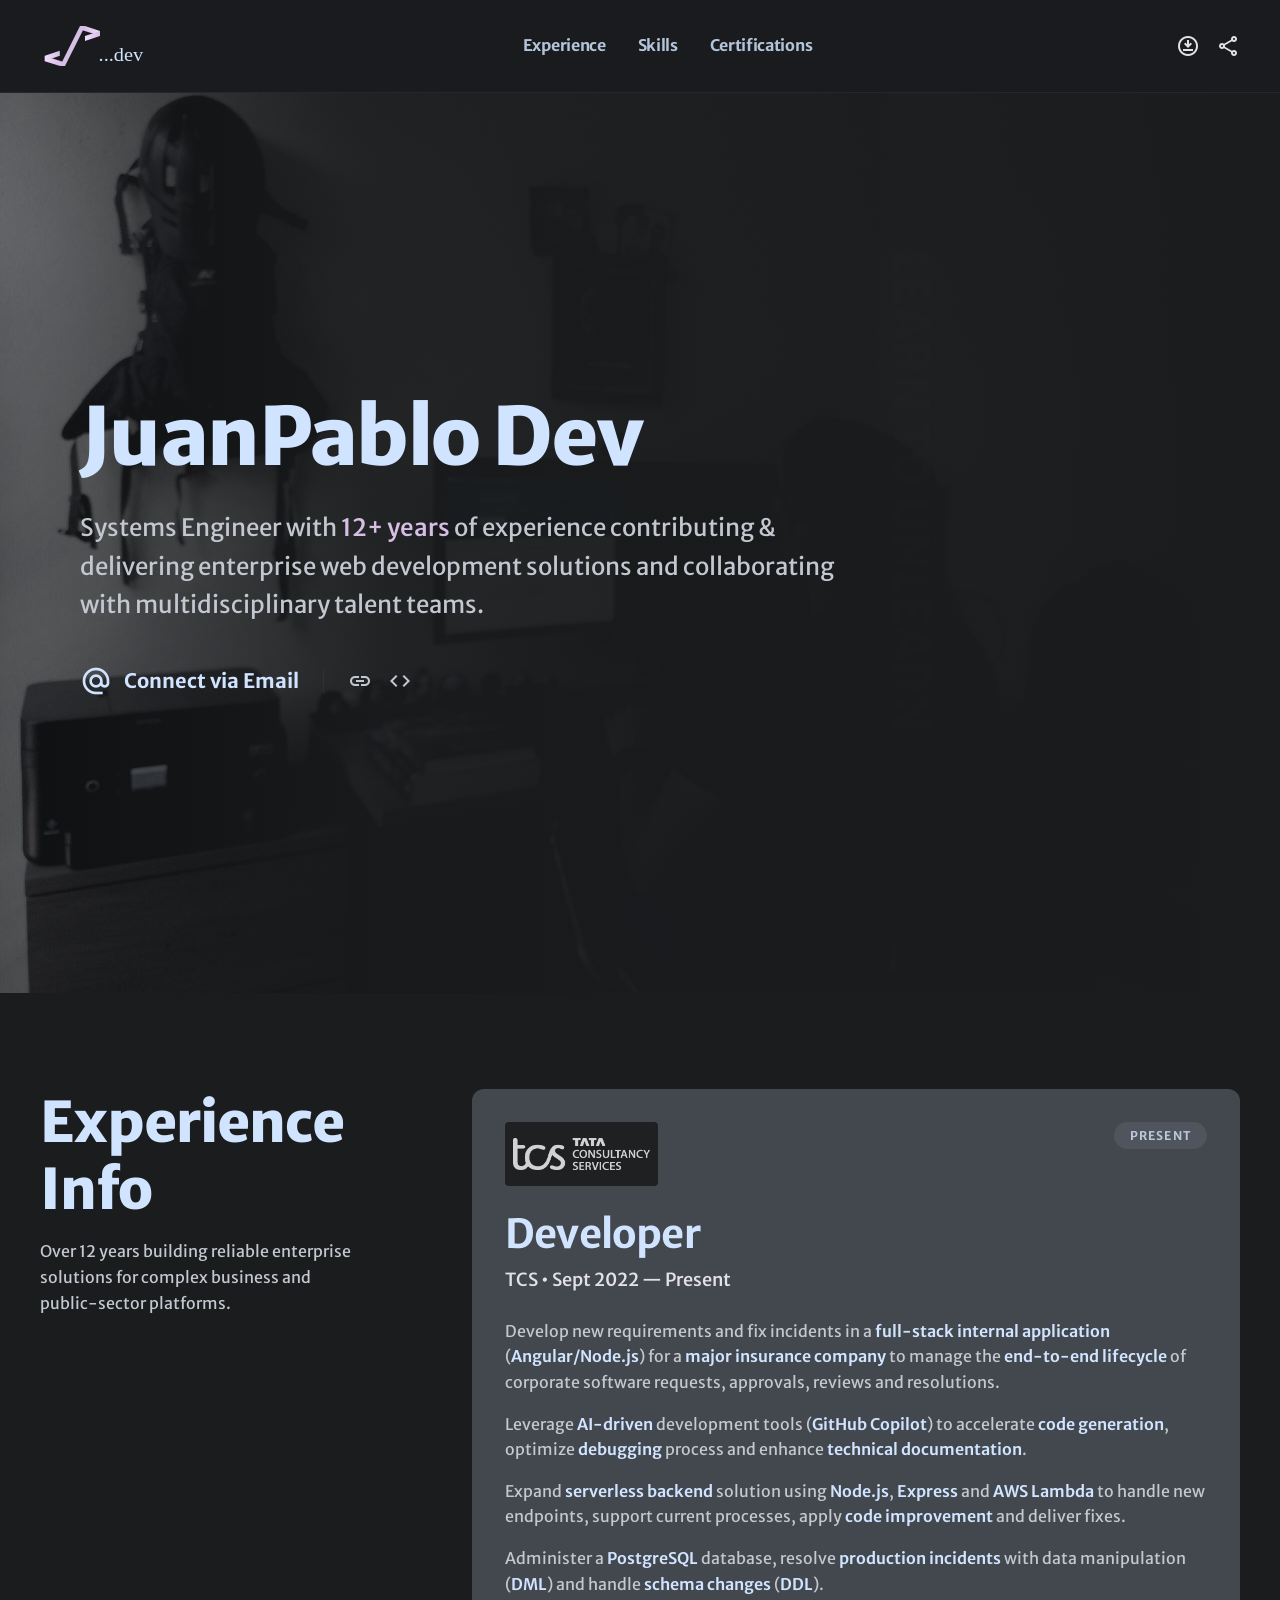
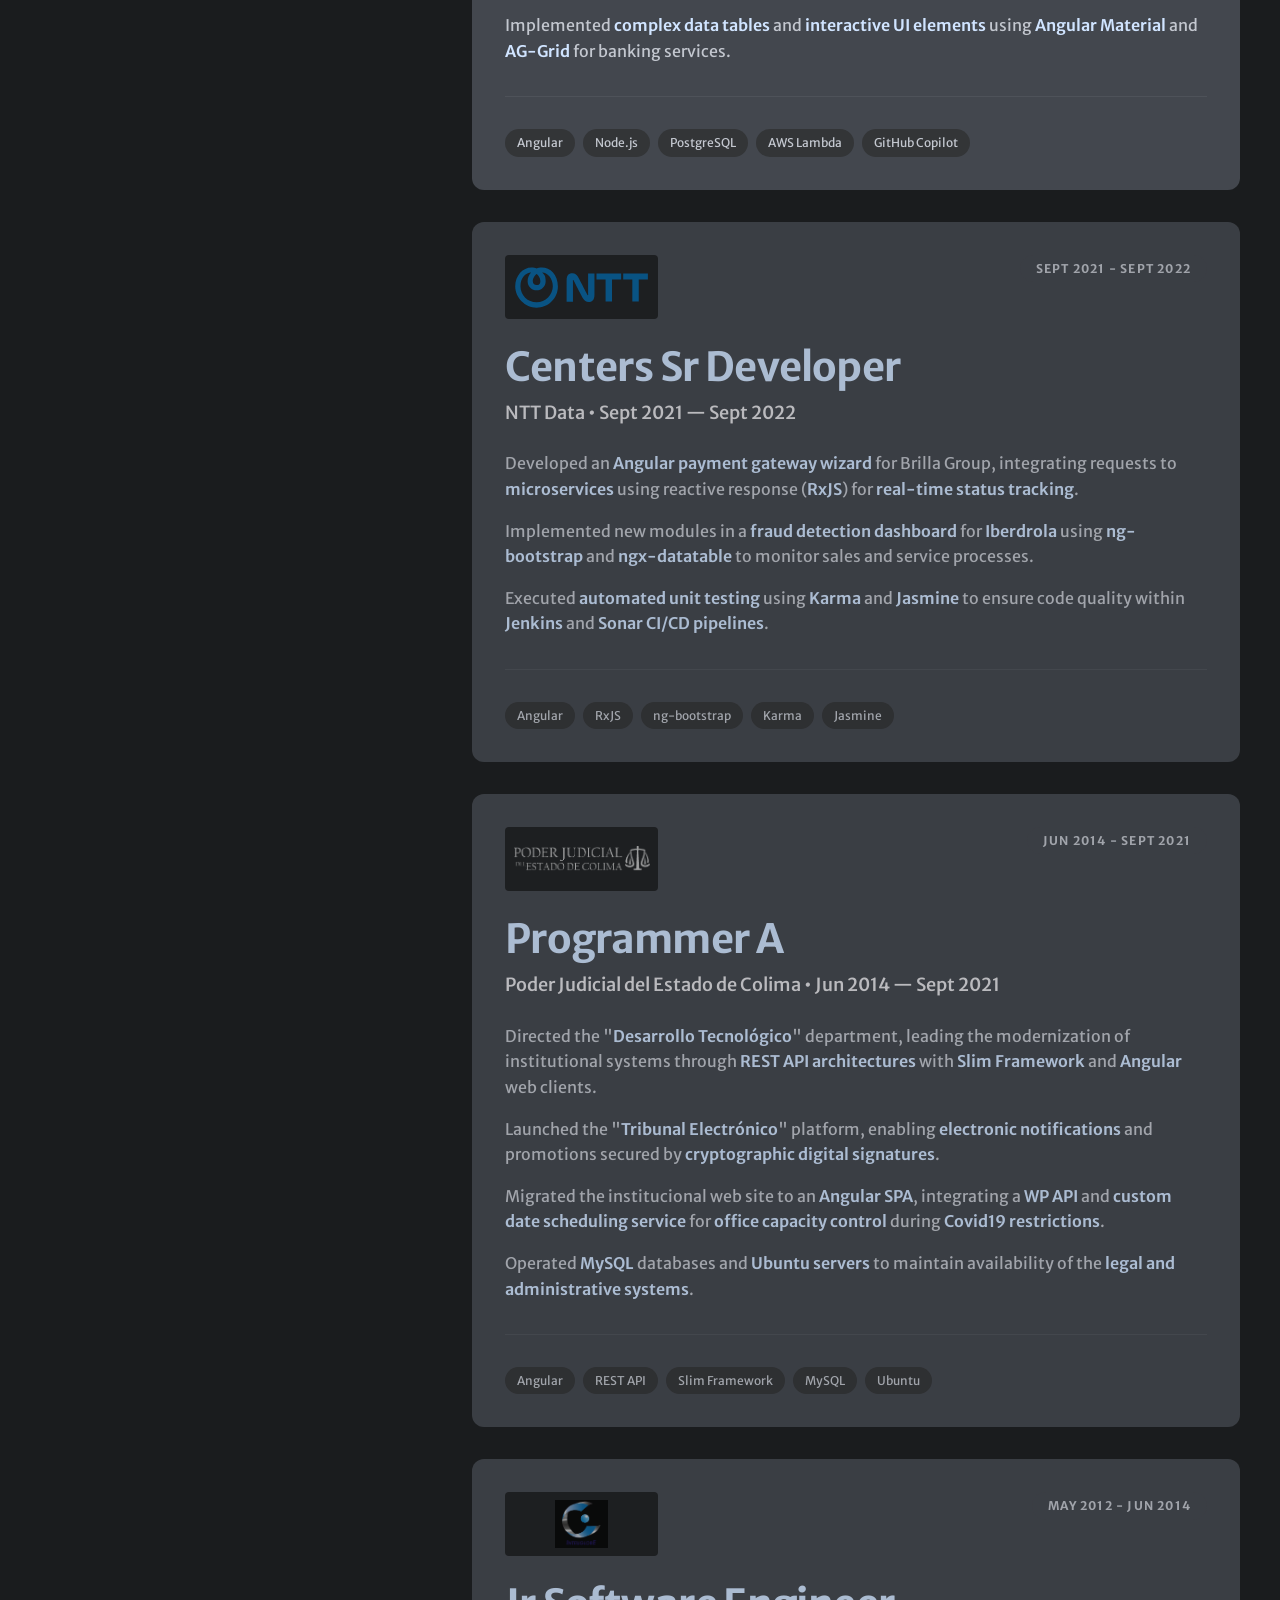
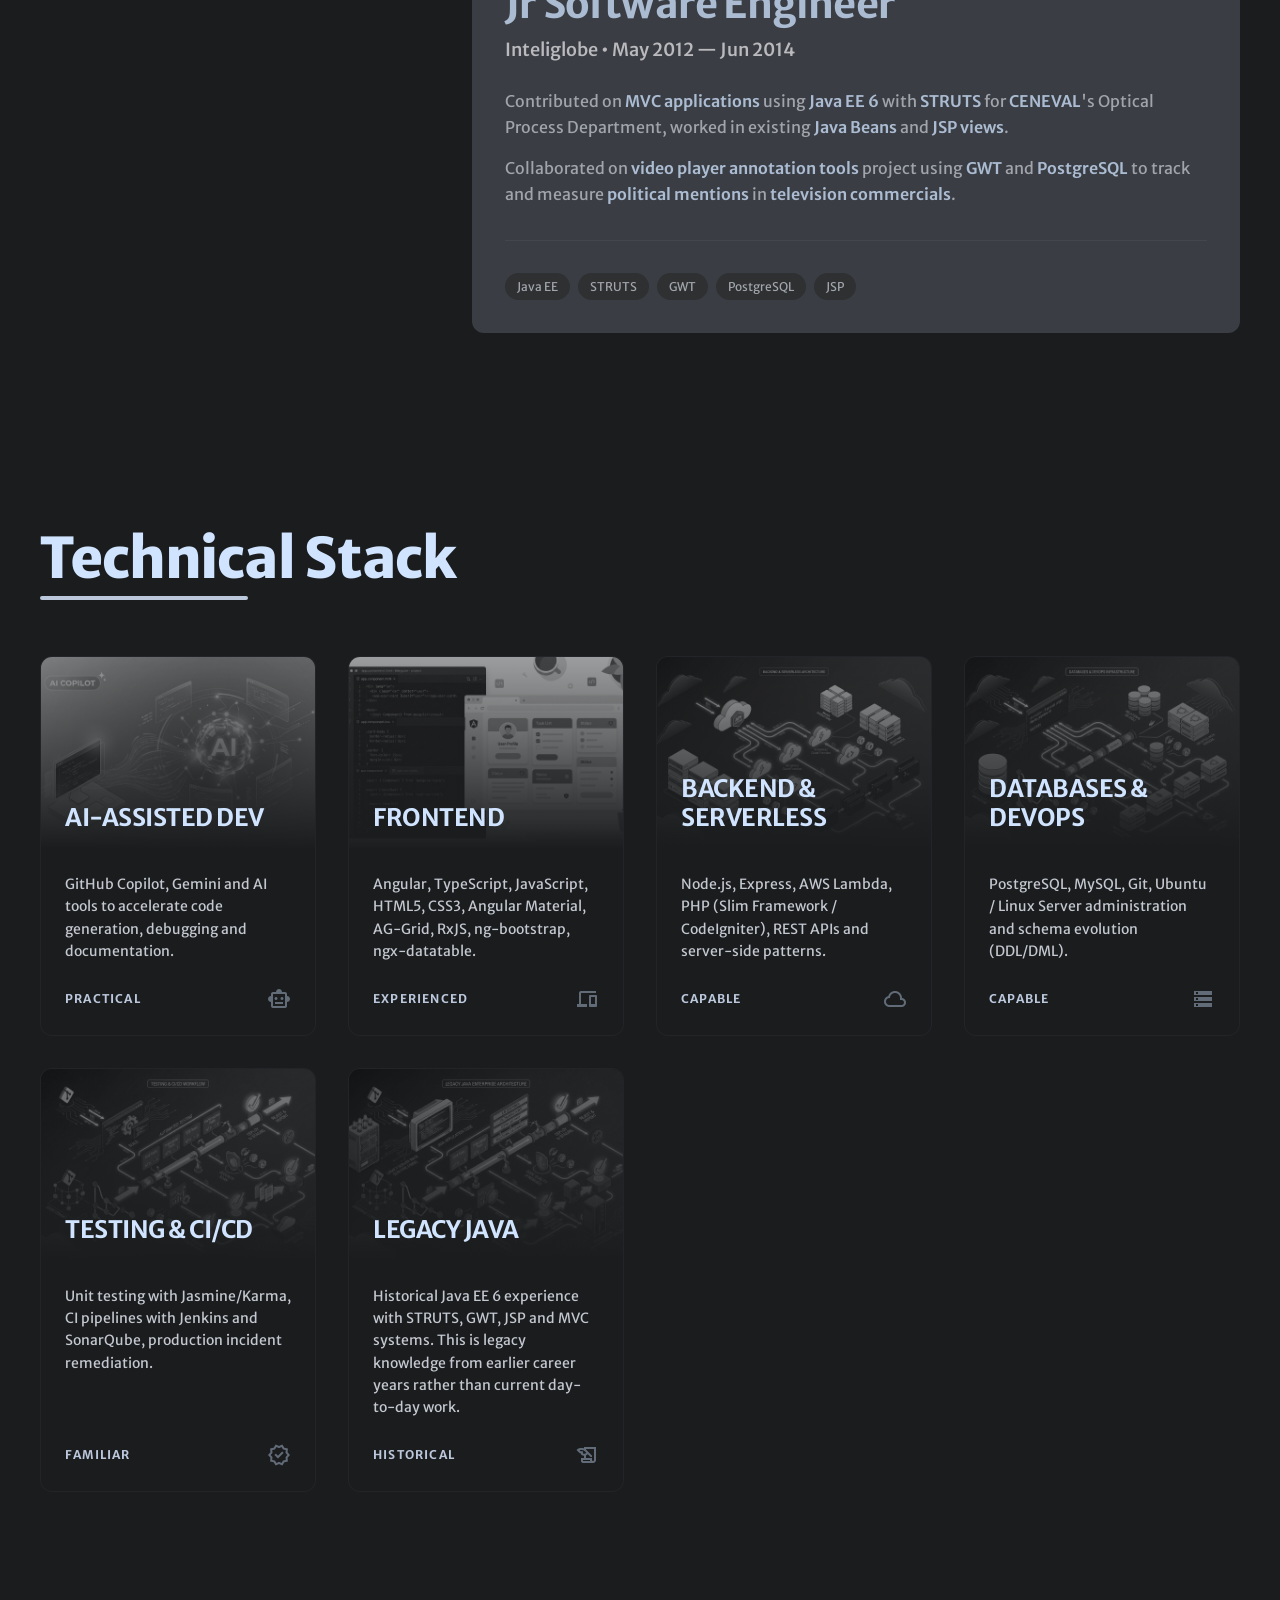
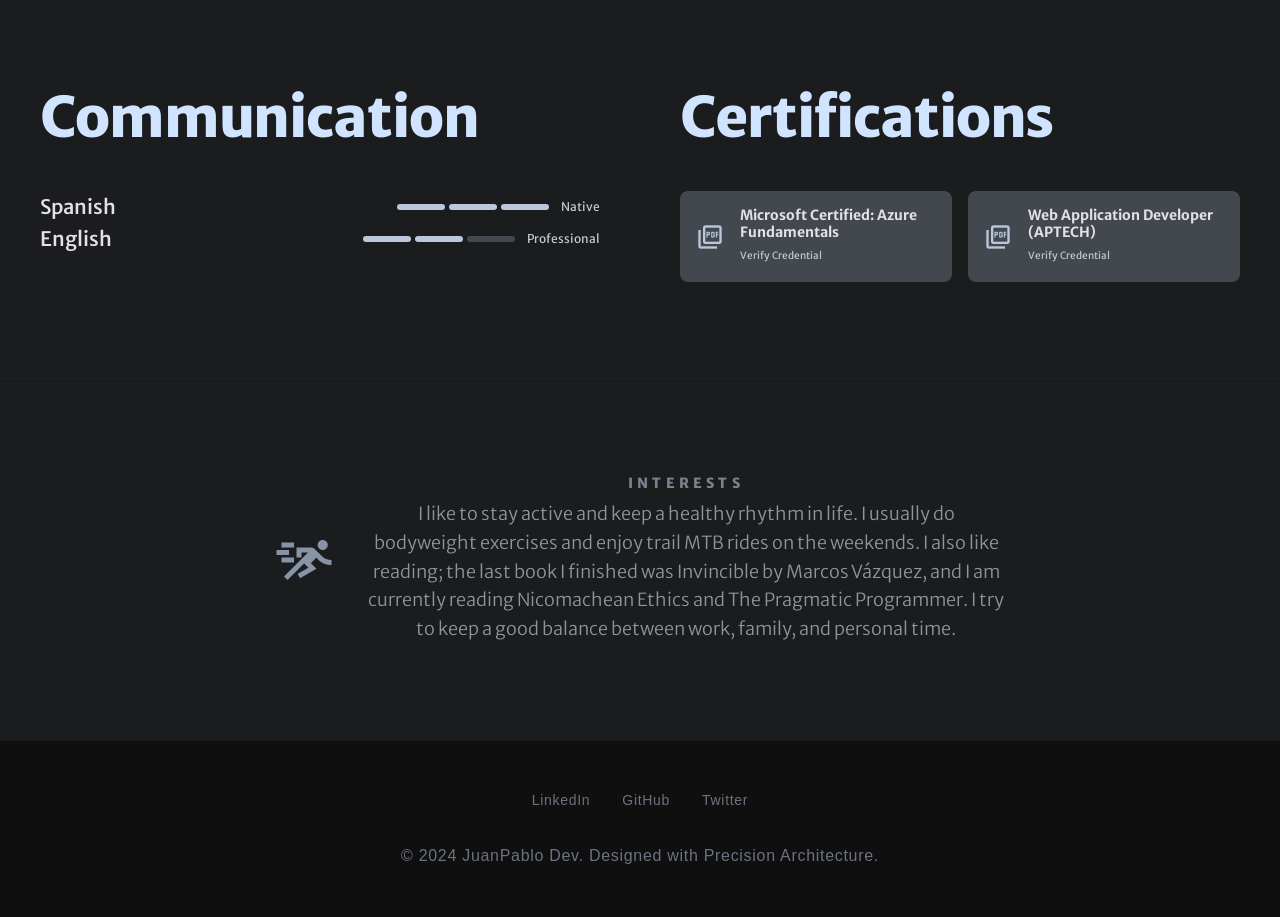
==== commit 44d90893: "logo update and clean up files" ====
--- a/index.html
+++ b/index.html
@@ -25,7 +25,7 @@
     <header role="banner">
         <div class="header-container">
             <div class="header-logo">
-                <img alt="JuanPablo Dev Logo" src="./images/logos/logoJP.png" loading="lazy">
+                <object type="image/svg+xml" data="images/logos/jp.svg"></object>
             </div>
             <nav class="header-nav-desktop" role="navigation" aria-label="Main Navigation">
                 <a href="#experience">Experience</a>
@@ -85,7 +85,8 @@
                     <!-- Left Column: Section Title -->
                     <div class="experience-header">
                         <h2 id="experience-title">Experience Info</h2>
-                        <p>Over 12 years building reliable enterprise solutions for complex business and public-sector platforms.</p>
+                        <p>Over 12 years building reliable enterprise solutions for complex business and public-sector
+                            platforms.</p>
                     </div>
 
                     <!-- Right Column: Experience Cards -->
@@ -105,21 +106,26 @@
                                     <strong>internal application</strong> (<strong>Angular/Node.js</strong>) for a
                                     <strong>major insurance company</strong> to manage the <strong>end-to-end
                                         lifecycle</strong> of corporate software requests, approvals, reviews and
-                                    resolutions.</p>
+                                    resolutions.
+                                </p>
                                 <p>Leverage <strong>AI-driven</strong> development tools (<strong>GitHub
                                         Copilot</strong>) to accelerate <strong>code generation</strong>, optimize
                                     <strong>debugging</strong> process and enhance <strong>technical
-                                        documentation</strong>.</p>
+                                        documentation</strong>.
+                                </p>
                                 <p>Expand <strong>serverless backend</strong> solution using <strong>Node.js</strong>,
                                     <strong>Express</strong> and <strong>AWS Lambda</strong> to handle new endpoints,
                                     support current processes, apply <strong>code improvement</strong> and deliver
-                                    fixes.</p>
+                                    fixes.
+                                </p>
                                 <p>Administer a <strong>PostgreSQL</strong> database, resolve <strong>production
                                         incidents</strong> with data manipulation (<strong>DML</strong>) and handle
-                                    <strong>schema changes</strong> (<strong>DDL</strong>).</p>
+                                    <strong>schema changes</strong> (<strong>DDL</strong>).
+                                </p>
                                 <p>Implemented <strong>complex data tables</strong> and <strong>interactive UI
                                         elements</strong> using <strong>Angular Material</strong> and
-                                    <strong>AG-Grid</strong> for banking services.</p>
+                                    <strong>AG-Grid</strong> for banking services.
+                                </p>
                             </div>
                             <div class="experience-card-tags">
                                 <span class="tag">Angular</span>
@@ -146,10 +152,12 @@
                                     (<strong>RxJS</strong>) for <strong>real-time status tracking</strong>.</p>
                                 <p>Implemented new modules in a <strong>fraud detection dashboard</strong> for
                                     <strong>Iberdrola</strong> using <strong>ng-bootstrap</strong> and
-                                    <strong>ngx-datatable</strong> to monitor sales and service processes.</p>
+                                    <strong>ngx-datatable</strong> to monitor sales and service processes.
+                                </p>
                                 <p>Executed <strong>automated unit testing</strong> using <strong>Karma</strong> and
                                     <strong>Jasmine</strong> to ensure code quality within <strong>Jenkins</strong> and
-                                    <strong>Sonar</strong> <strong>CI/CD pipelines</strong>.</p>
+                                    <strong>Sonar</strong> <strong>CI/CD pipelines</strong>.
+                                </p>
                             </div>
                             <div class="experience-card-tags">
                                 <span class="tag">Angular</span>
@@ -175,14 +183,17 @@
                                 <p>Directed the "<strong>Desarrollo Tecnológico</strong>" department, leading the
                                     modernization of institutional systems through <strong>REST API
                                         architectures</strong> with <strong>Slim Framework</strong> and
-                                    <strong>Angular</strong> web clients.</p>
+                                    <strong>Angular</strong> web clients.
+                                </p>
                                 <p>Launched the "<strong>Tribunal Electrónico</strong>" platform, enabling
                                     <strong>electronic notifications</strong> and promotions secured by
-                                    <strong>cryptographic digital signatures</strong>.</p>
+                                    <strong>cryptographic digital signatures</strong>.
+                                </p>
                                 <p>Migrated the institucional web site to an <strong>Angular SPA</strong>, integrating a
                                     <strong>WP API</strong> and <strong>custom date scheduling service</strong> for
                                     <strong>office capacity control</strong> during <strong>Covid19
-                                        restrictions</strong>.</p>
+                                        restrictions</strong>.
+                                </p>
                                 <p>Operated <strong>MySQL</strong> databases and <strong>Ubuntu servers</strong> to
                                     maintain availability of the <strong>legal and administrative systems</strong>.</p>
                             </div>
@@ -212,7 +223,8 @@
                                         views</strong>.</p>
                                 <p>Collaborated on <strong>video player annotation tools</strong> project using
                                     <strong>GWT</strong> and <strong>PostgreSQL</strong> to track and measure
-                                    <strong>political mentions</strong> in <strong>television commercials</strong>.</p>
+                                    <strong>political mentions</strong> in <strong>television commercials</strong>.
+                                </p>
                             </div>
                             <div class="experience-card-tags">
                                 <span class="tag">Java EE</span>
@@ -238,8 +250,7 @@
                     <!-- AI-Assisted Development -->
                     <article class="skill-card">
                         <div class="skill-card-image">
-                            <img alt="AI Assisted Development"
-                                src="images/skills_ai.png" loading="lazy">
+                            <img alt="AI Assisted Development" src="images/skills_ai.png" loading="lazy">
                             <div class="skill-card-title">
                                 <h4>AI-Assisted Dev</h4>
                             </div>
@@ -257,8 +268,7 @@
                     <!-- Frontend -->
                     <article class="skill-card">
                         <div class="skill-card-image">
-                            <img alt="Frontend Development"
-                                src="images/skills_frontend.png" loading="lazy">
+                            <img alt="Frontend Development" src="images/skills_frontend.png" loading="lazy">
                             <div class="skill-card-title">
                                 <h4>Frontend</h4>
                             </div>
@@ -276,8 +286,7 @@
                     <!-- Backend & Serverless -->
                     <article class="skill-card">
                         <div class="skill-card-image">
-                            <img alt="Backend and Serverless"
-                                src="images/skills_backend.png" loading="lazy">
+                            <img alt="Backend and Serverless" src="images/skills_backend.png" loading="lazy">
                             <div class="skill-card-title">
                                 <h4>Backend & Serverless</h4>
                             </div>
@@ -295,8 +304,7 @@
                     <!-- Databases & DevOps -->
                     <article class="skill-card">
                         <div class="skill-card-image">
-                            <img alt="Databases and DevOps"
-                                src="images/skills_database.png" loading="lazy">
+                            <img alt="Databases and DevOps" src="images/skills_database.png" loading="lazy">
                             <div class="skill-card-title">
                                 <h4>Databases & DevOps</h4>
                             </div>
@@ -314,8 +322,7 @@
                     <!-- Testing & CI/CD -->
                     <article class="skill-card">
                         <div class="skill-card-image">
-                            <img alt="Testing and CI/CD"
-                                src="images/skills_testing.png" loading="lazy">
+                            <img alt="Testing and CI/CD" src="images/skills_testing.png" loading="lazy">
                             <div class="skill-card-title">
                                 <h4>Testing & CI/CD</h4>
                             </div>
@@ -333,8 +340,7 @@
                     <!-- Legacy Java -->
                     <article class="skill-card">
                         <div class="skill-card-image">
-                            <img alt="Legacy Java Experience"
-                                src="images/skills_legacy.png" loading="lazy">
+                            <img alt="Legacy Java Experience" src="images/skills_legacy.png" loading="lazy">
                             <div class="skill-card-title">
                                 <h4>Legacy Java</h4>
                             </div>
@@ -394,7 +400,8 @@
                                 </div>
                             </div>
                             <div class="certification-item" role="button" tabindex="0"
-                                data-doc="./assets/docs/java_ee.pdf" aria-label="Open Web Application Developer certificate">
+                                data-doc="./assets/docs/java_ee.pdf"
+                                aria-label="Open Web Application Developer certificate">
                                 <span class="material-symbols-outlined cert-icon">picture_as_pdf</span>
                                 <div class="cert-info">
                                     <p class="cert-name">Web Application Developer (APTECH)</p>
@@ -414,9 +421,11 @@
                     <span class="material-symbols-outlined interests-icon">sprint</span>
                     <div class="interests-content">
                         <h4>Interests</h4>
-                        <p>I like to stay active and keep a healthy rhythm in life. I usually do bodyweight exercises and
+                        <p>I like to stay active and keep a healthy rhythm in life. I usually do bodyweight exercises
+                            and
                             enjoy trail MTB rides on the weekends. I also like reading; the last book I finished was
-                            Invincible by Marcos Vázquez, and I am currently reading Nicomachean Ethics and The Pragmatic
+                            Invincible by Marcos Vázquez, and I am currently reading Nicomachean Ethics and The
+                            Pragmatic
                             Programmer. I try to keep a good balance between work, family, and personal time.</p>
                     </div>
                 </div>
--- a/styles/style.css
+++ b/styles/style.css
@@ -221,12 +221,6 @@
   align-items: center;
 }
 
-.header-logo img {
-  height: 2.5rem;
-  width: auto;
-  object-fit: contain;
-}
-
 .header-nav-desktop {
   display: none;
   align-items: center;
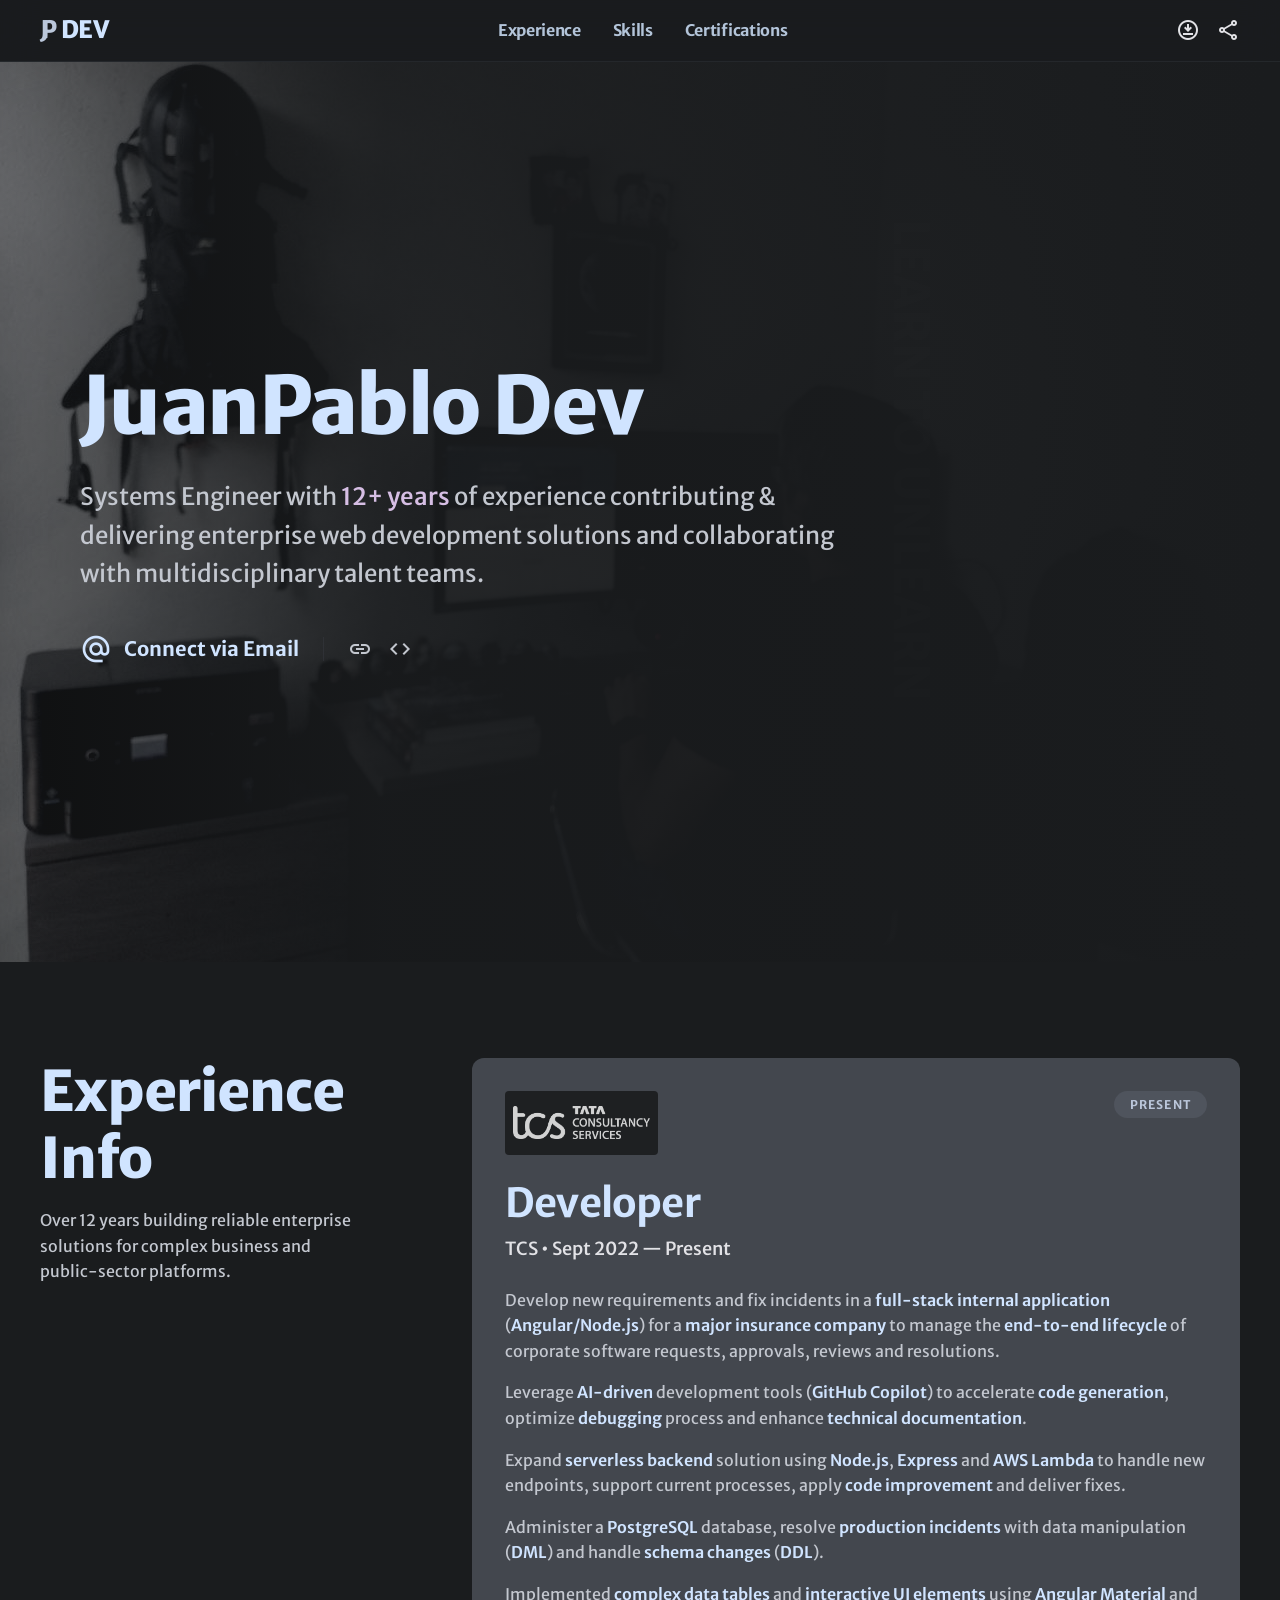
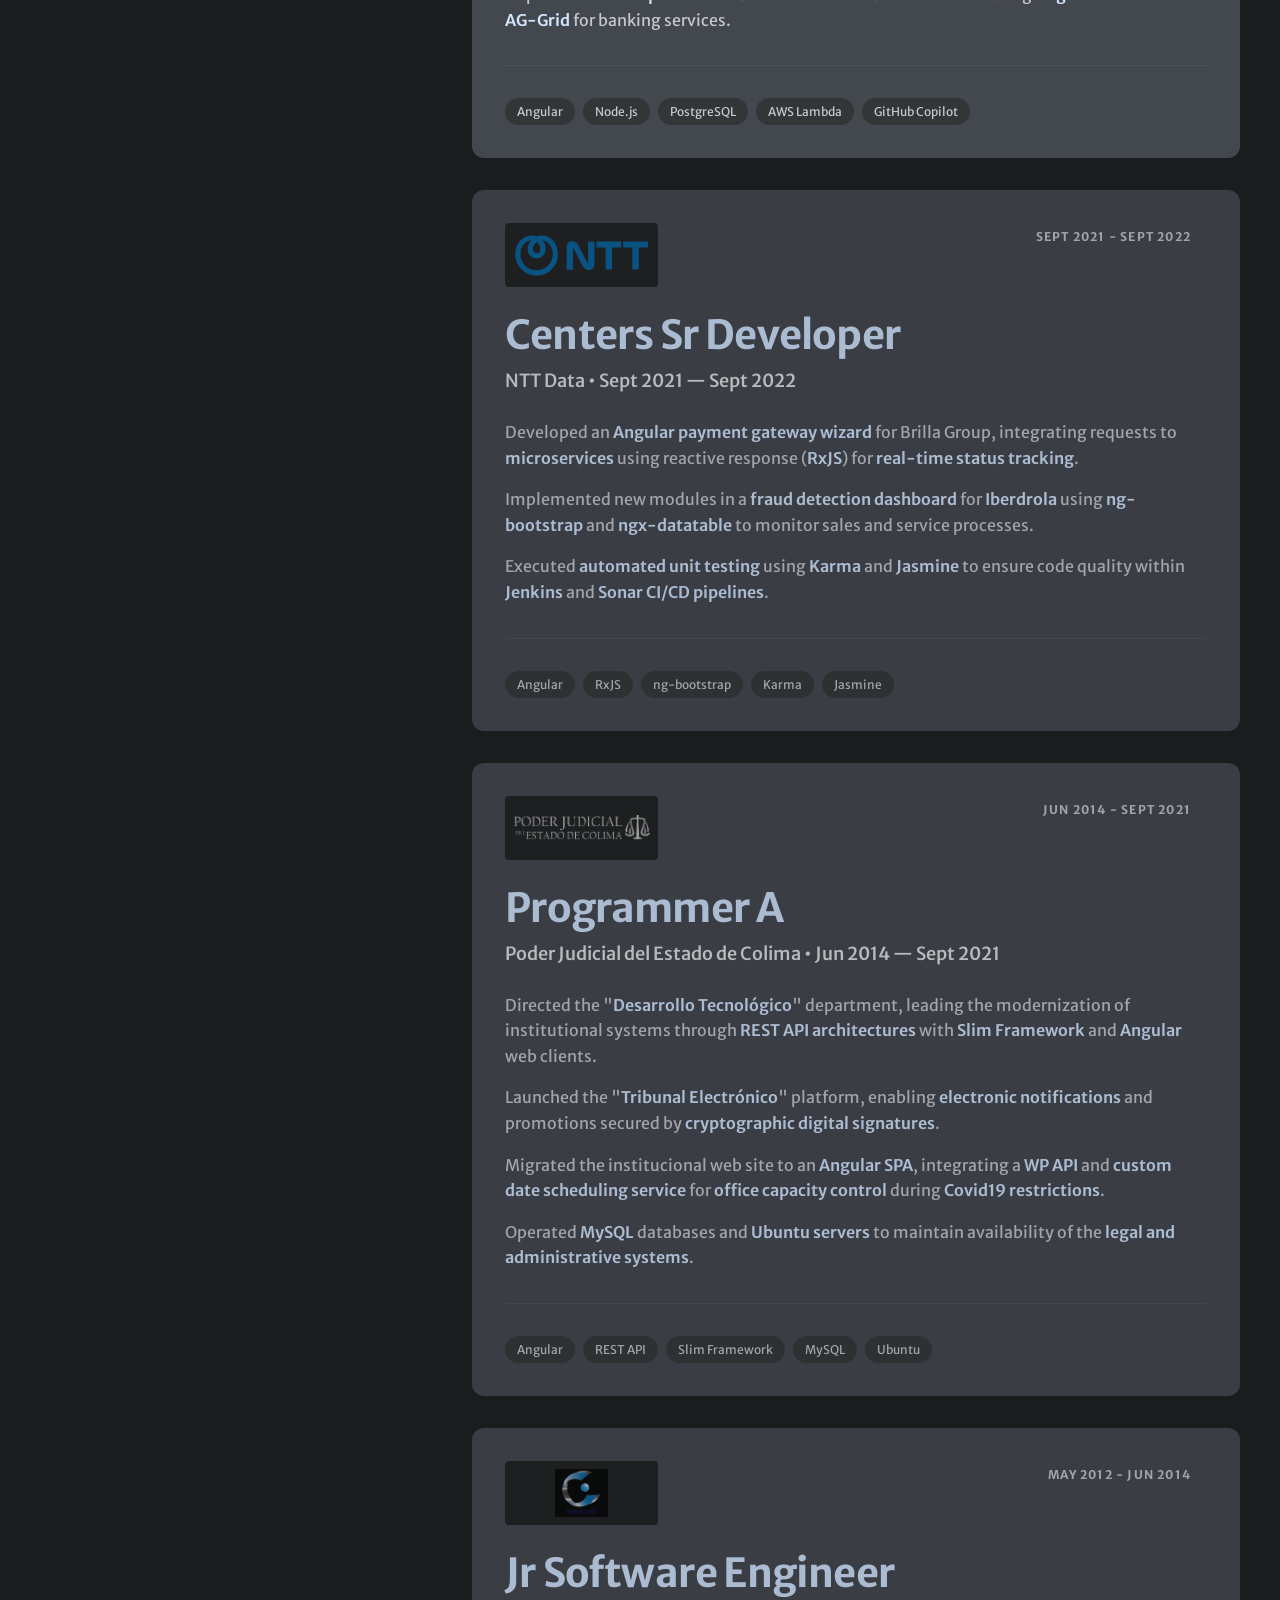
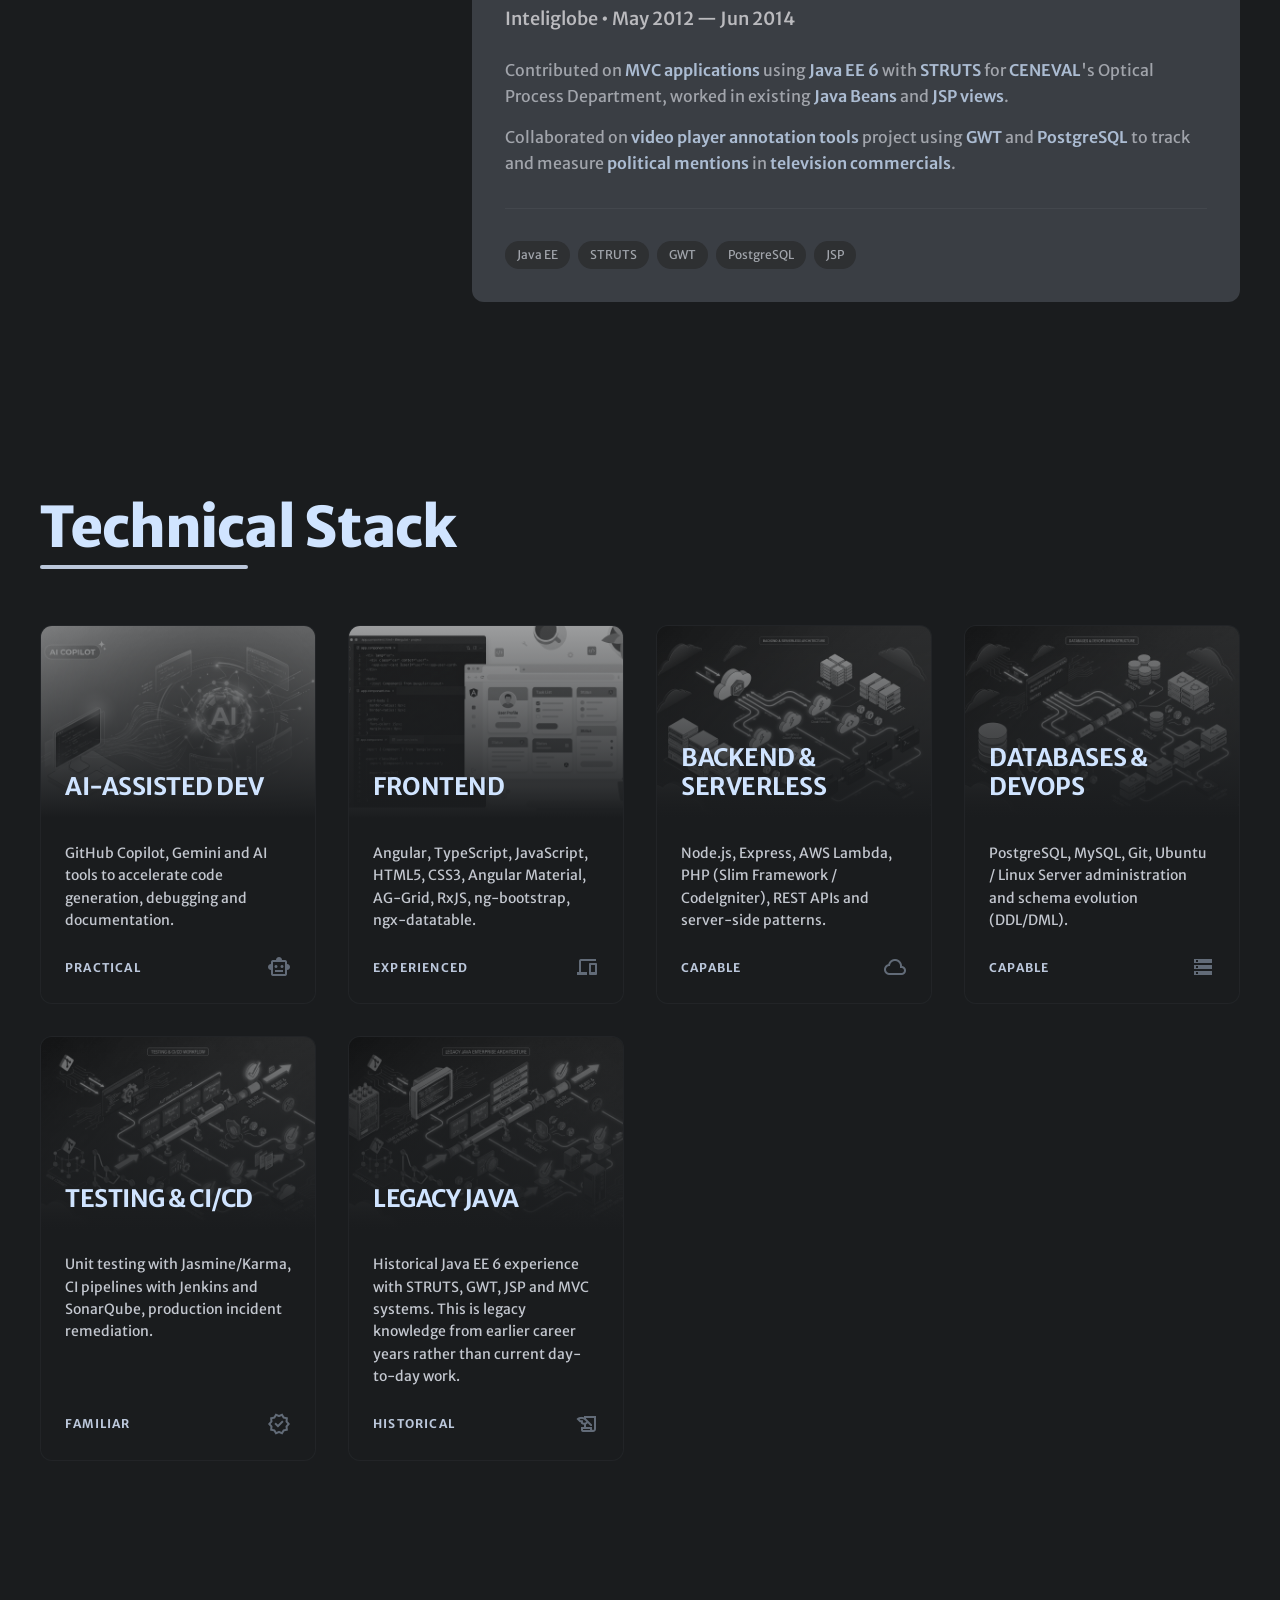
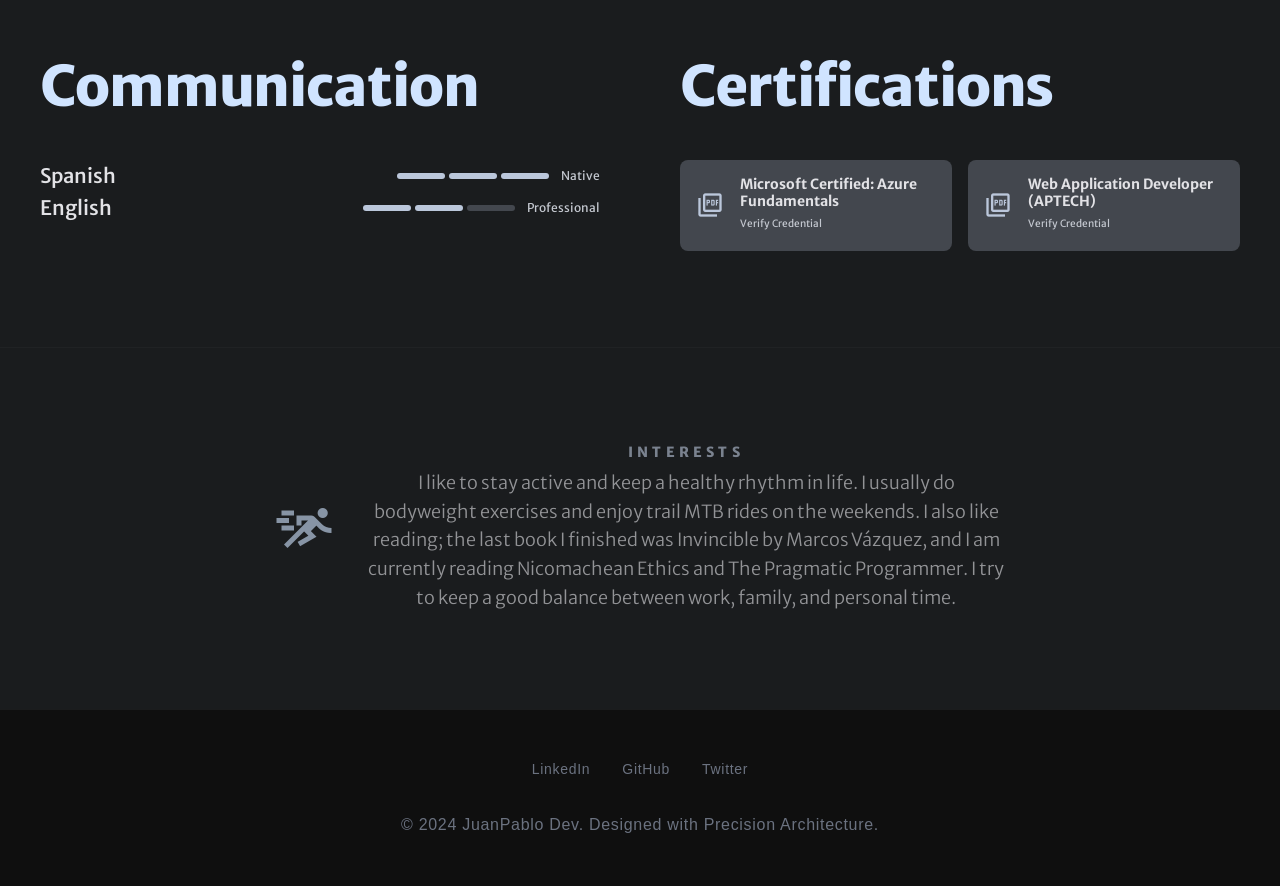
==== commit 357f4e56: "openspec init" ====
--- a/index.html
+++ b/index.html
@@ -25,7 +25,7 @@
     <header role="banner">
         <div class="header-container">
             <div class="header-logo">
-                <object type="image/svg+xml" data="images/logos/jp.svg"></object>
+                <h1><span>JP</span>DEV</h1>
             </div>
             <nav class="header-nav-desktop" role="navigation" aria-label="Main Navigation">
                 <a href="#experience">Experience</a>
@@ -34,7 +34,7 @@
                 <!-- <button aria-label="Connect">Connect</button> -->
             </nav>
             <div class="header-icons" role="group" aria-label="Social Links">
-                <a href="./ResumeJPSM.pdf" download class="header-icon-link material-symbols-outlined"
+                <a href="./ResumeJPSM.pdf" target="_blank" download class="header-icon-link material-symbols-outlined"
                     data-icon="download" aria-label="Download CV" role="button" tabindex="0">download_for_offline</a>
                 <span class="material-symbols-outlined" data-icon="share" aria-label="Share" role="button"
                     tabindex="0">share</span>
--- a/styles/style.css
+++ b/styles/style.css
@@ -221,6 +221,20 @@
   align-items: center;
 }
 
+.header-logo span {
+  color: var(--md-sys-color-secondary);
+  font-weight: 900;
+  letter-spacing: -0.5rem;
+  margin-right: 0.725rem;
+}
+
+.header-logo h1 {
+  font-family: var(--font-headline);
+  font-weight: 900;
+  font-size: 1.5rem;
+  color: var(--md-sys-color-primary);
+}
+
 .header-nav-desktop {
   display: none;
   align-items: center;
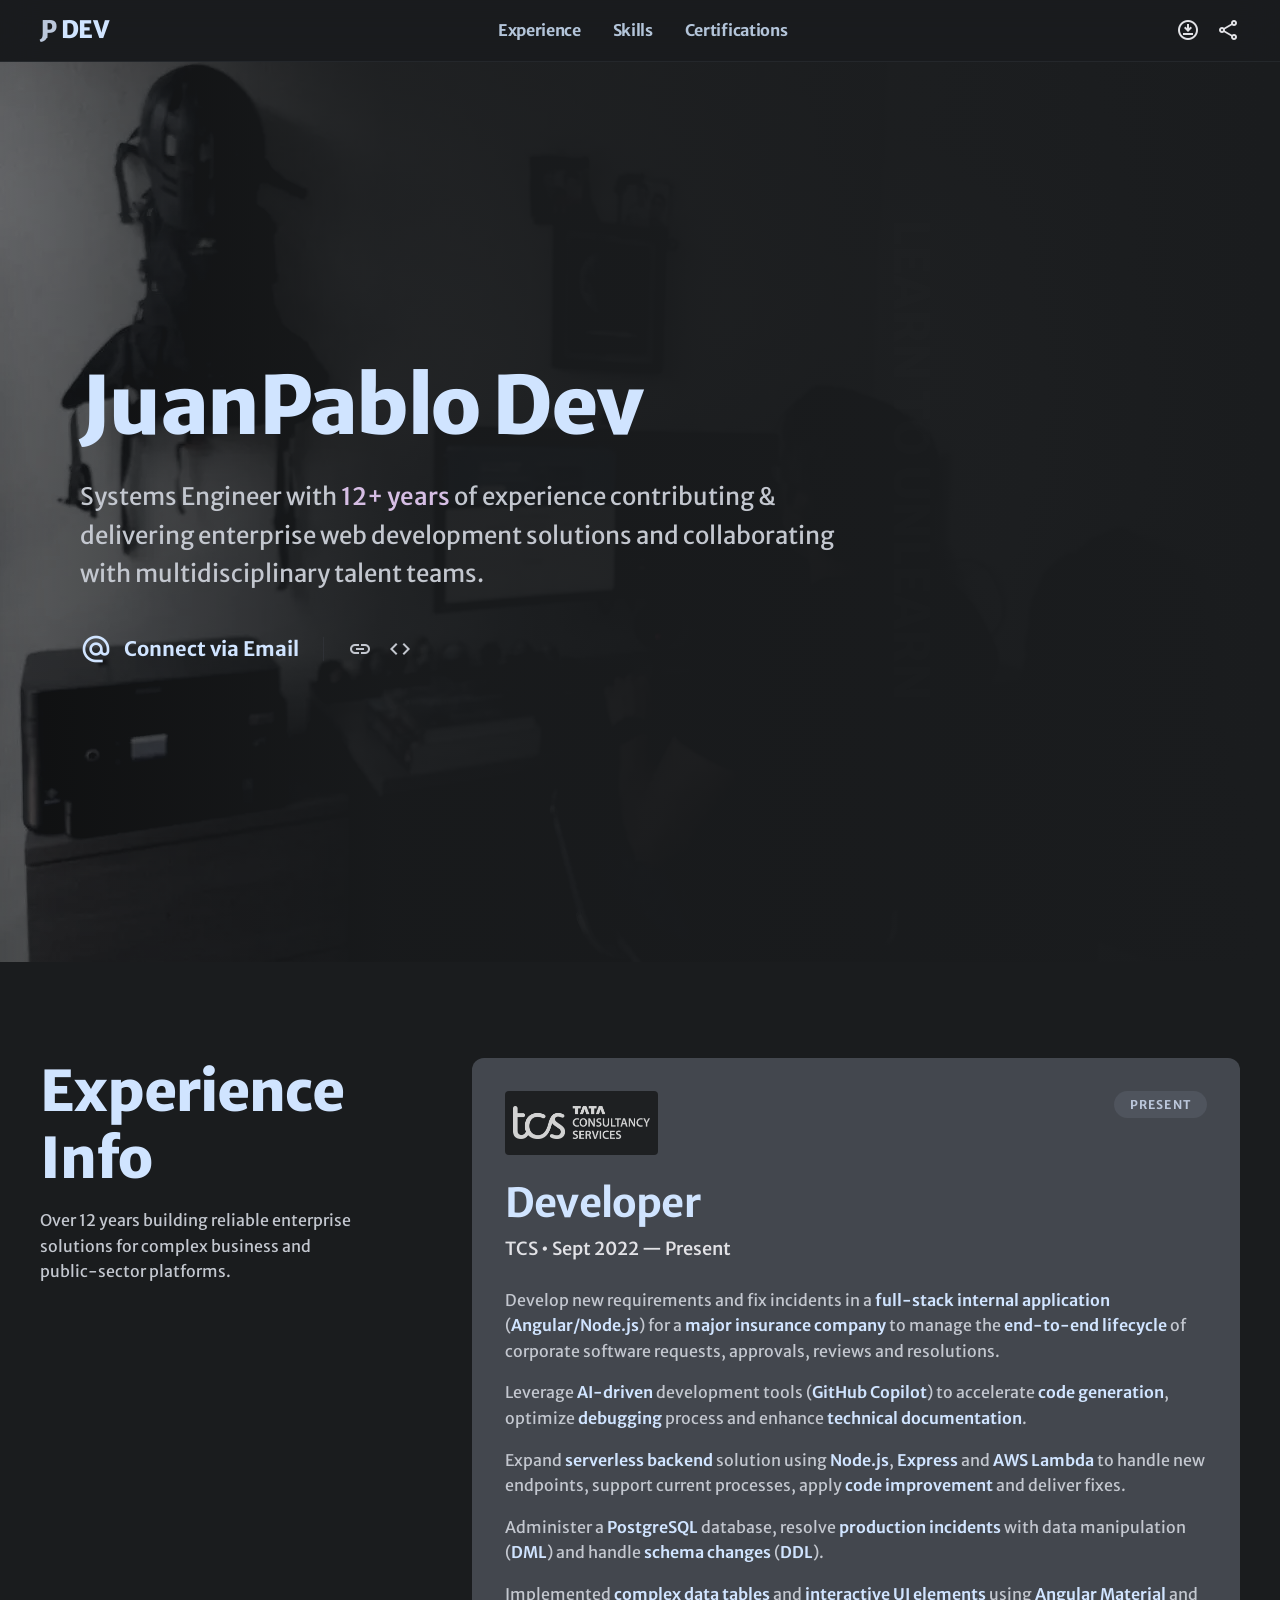
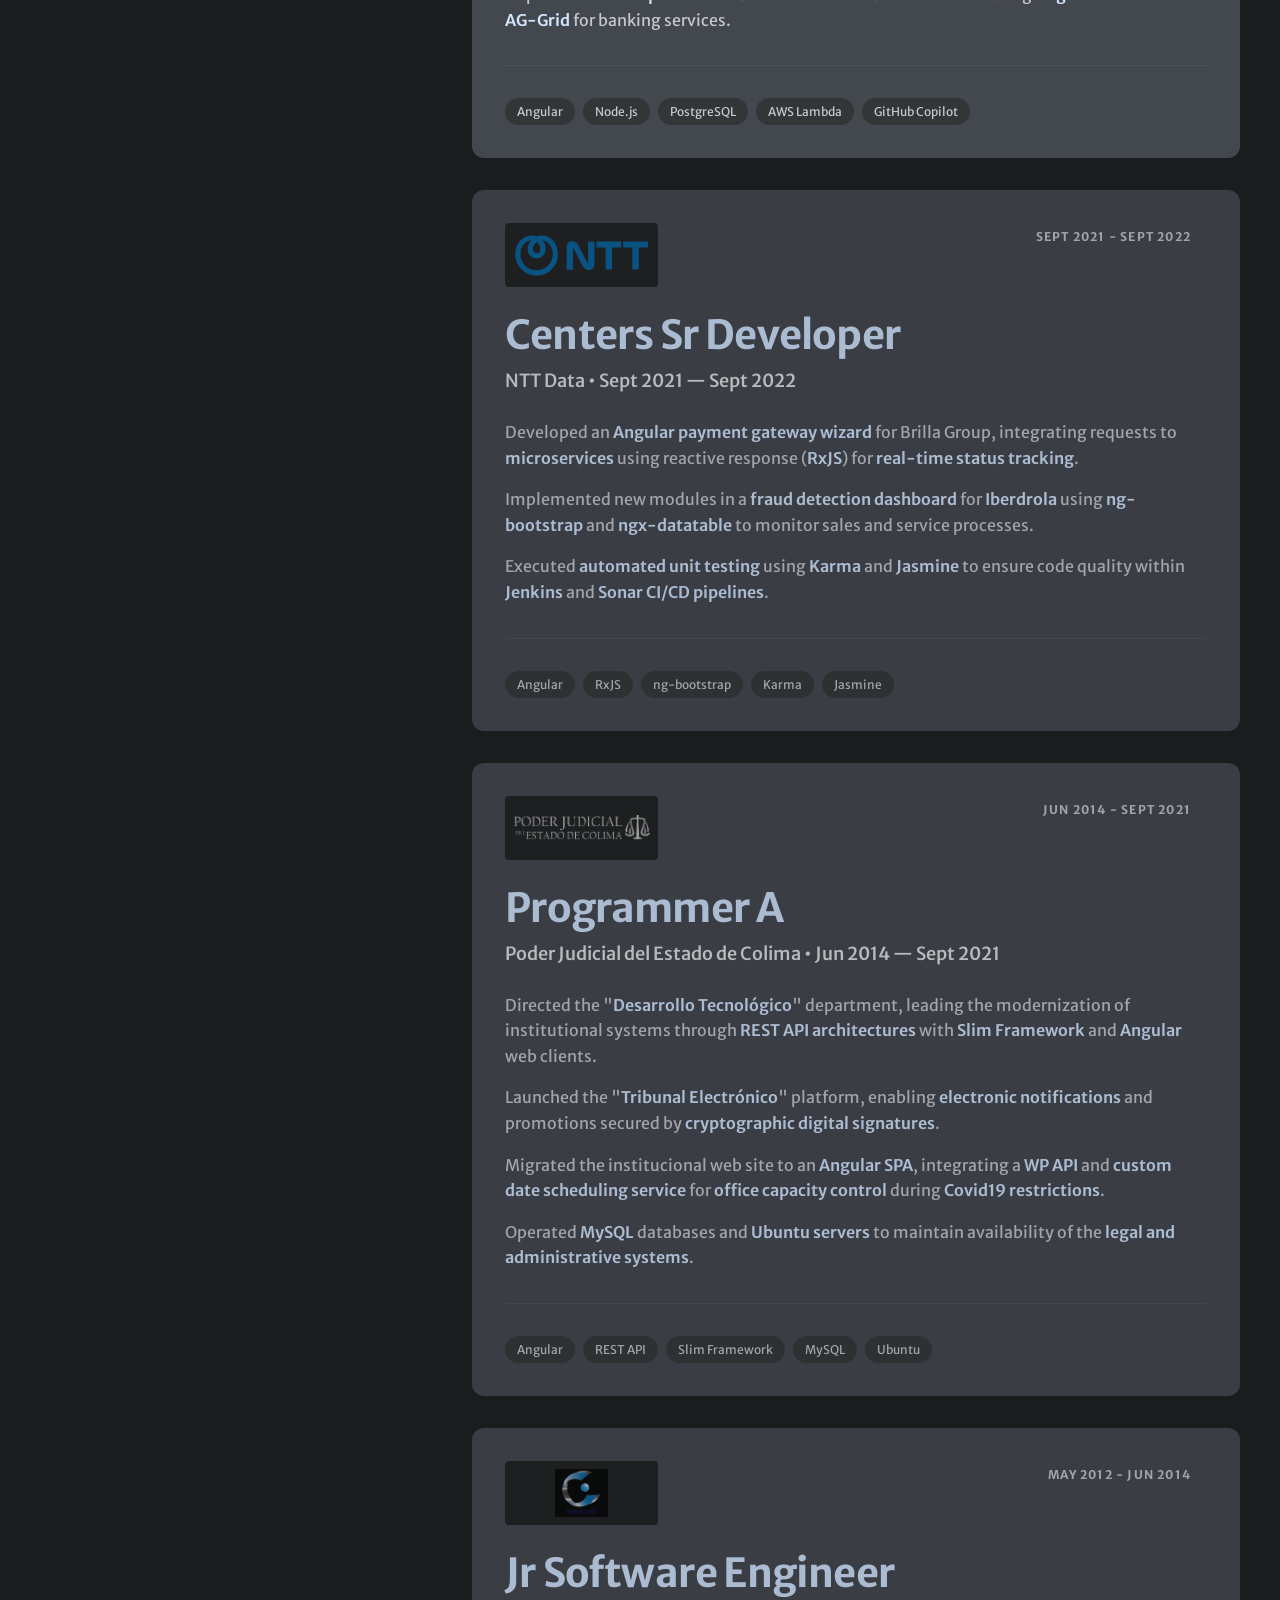
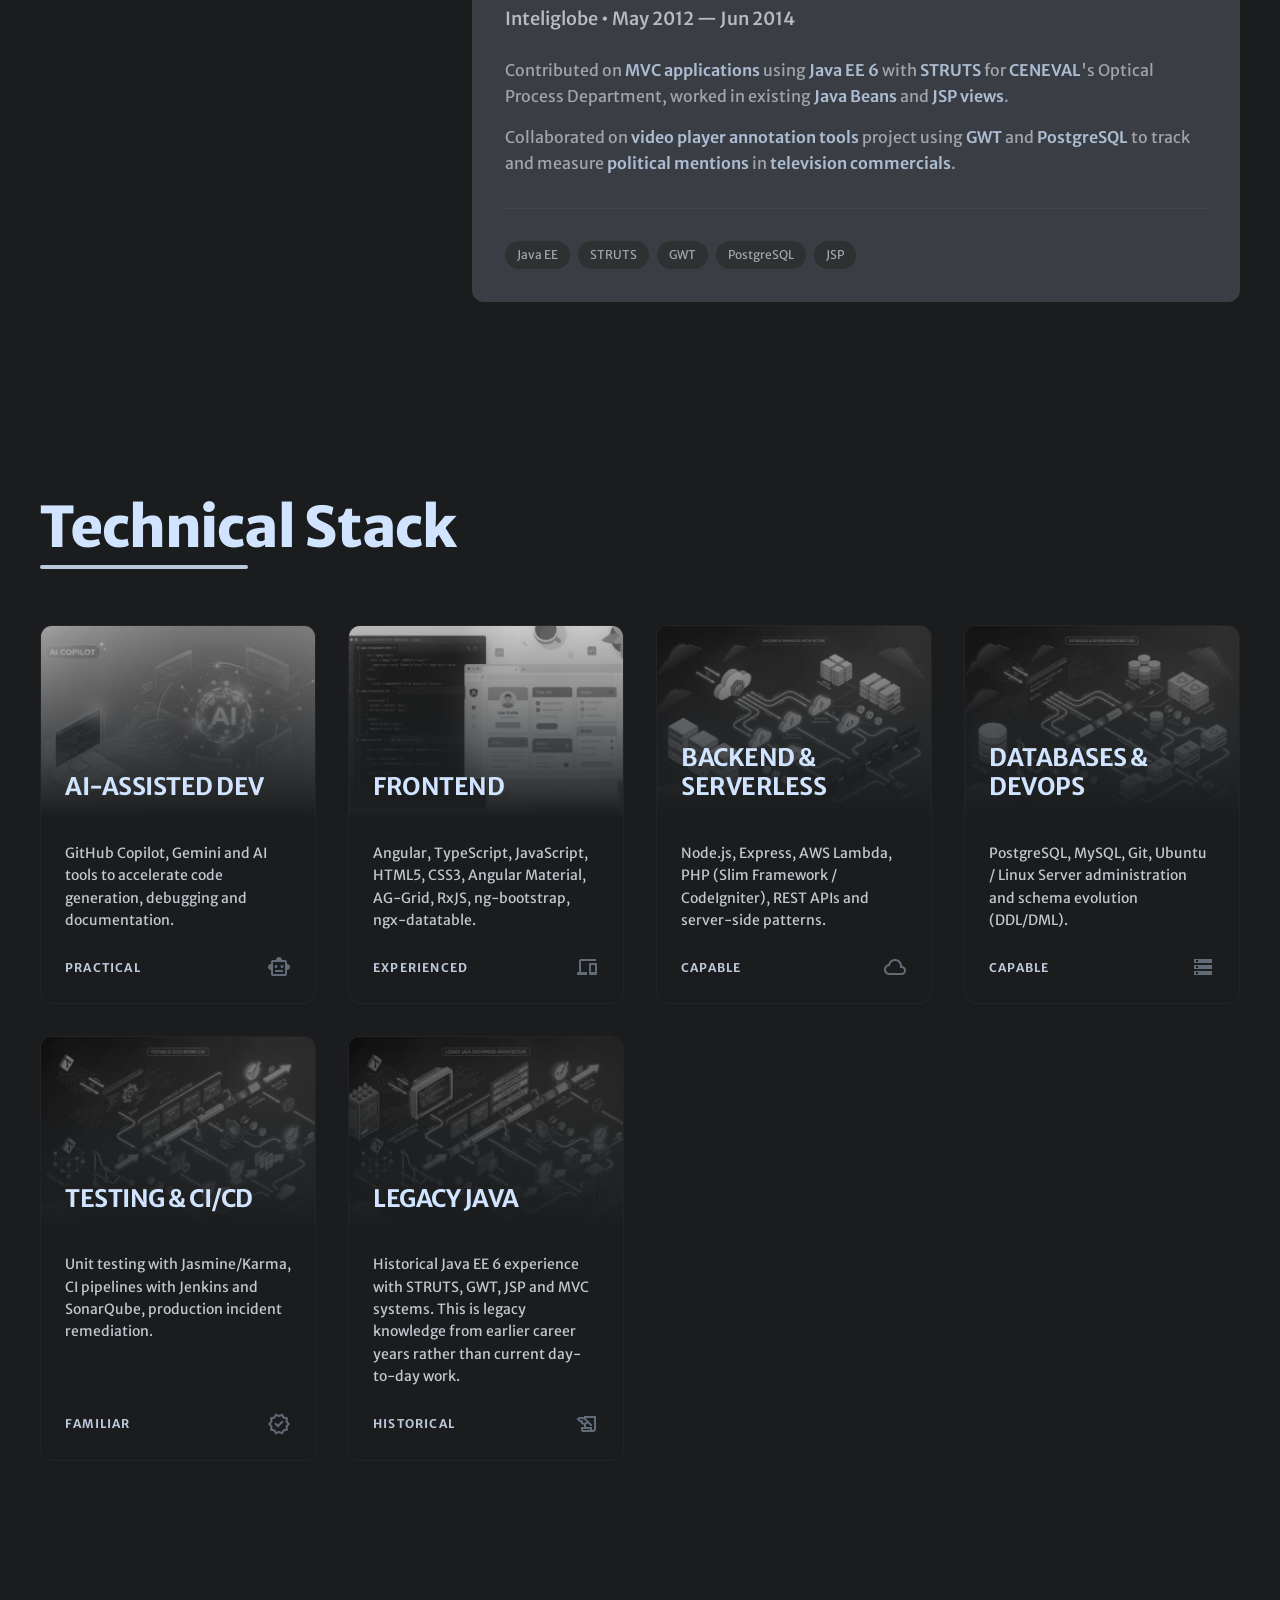
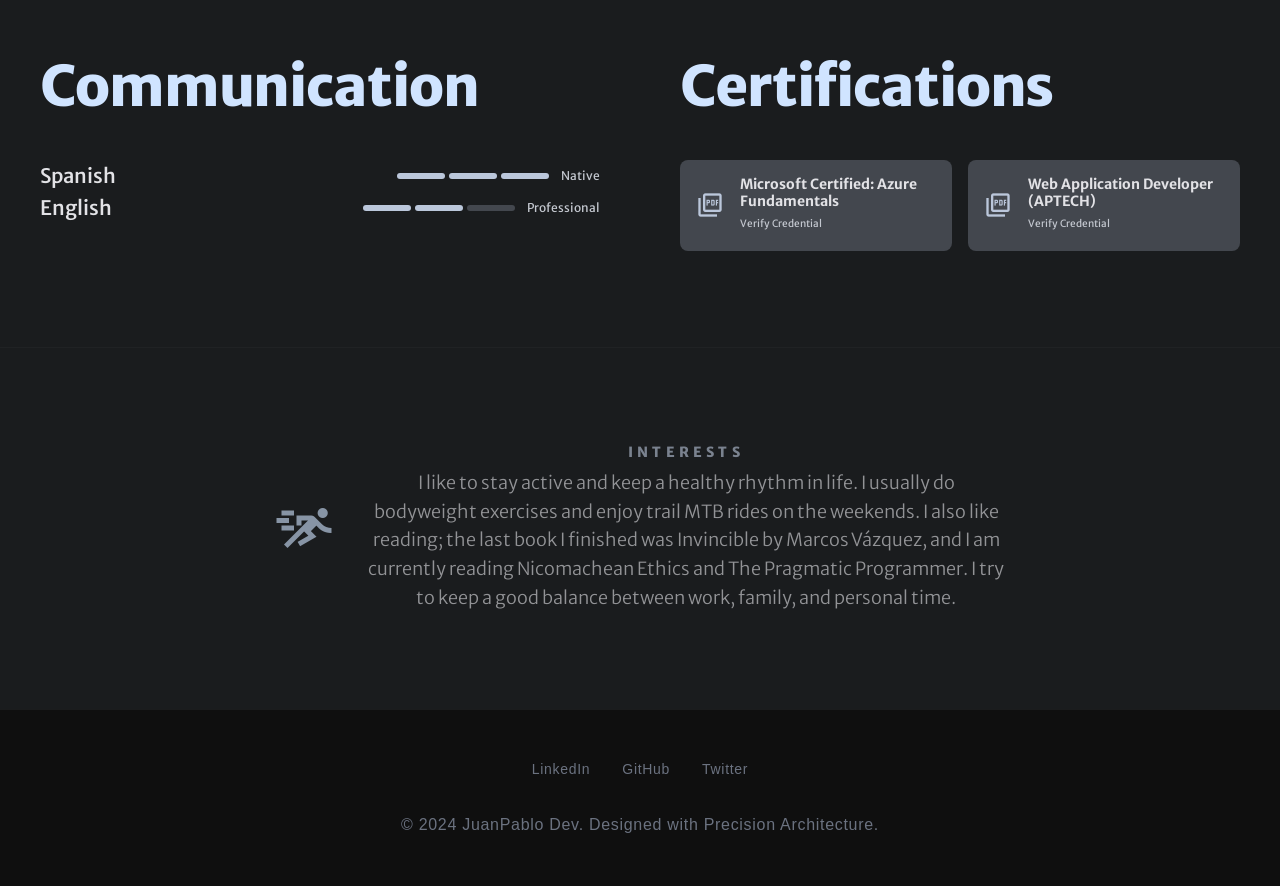
==== commit a64ddebd: "improve img forta and loading page" ====
--- a/index.html
+++ b/index.html
@@ -15,6 +15,9 @@
     <!-- Material Symbols Icons -->
     <link href="https://fonts.googleapis.com/css2?family=Material+Symbols+Outlined:wght,FILL@100..700,0..1&display=swap"
         rel="stylesheet">
+
+    <!-- Hero Background Preload (high priority, above the fold) -->
+    <link rel="preload" as="image" href="images/hero.webp" fetchpriority="high">
 
     <!-- Main Stylesheet -->
     <link rel="stylesheet" href="./styles/style.css">
@@ -47,7 +50,7 @@
         <section class="hero easter-egg-container" aria-label="Hero Section">
             <!-- Background Image -->
             <div class="hero-bg">
-                <img alt="" src="./images/desktop-wide.jpg" loading="lazy">
+                <img alt="" src="images/hero.webp" fetchpriority="high" decoding="async">
                 <div class="hero-gradient"></div>
             </div>
             <!-- Easter Egg -->
@@ -95,7 +98,7 @@
                         <article class="experience-card">
                             <div class="experience-card-header">
                                 <div class="company-logo">
-                                    <img alt="TCS Logo" src="images/logos/logo-tcs.png" loading="lazy">
+                                    <img alt="TCS Logo" src="images/logos/logo-tcs.webp" loading="lazy">
                                 </div>
                                 <span class="company-badge present">Present</span>
                             </div>
@@ -249,8 +252,8 @@
                 <div class="skills-grid">
                     <!-- AI-Assisted Development -->
                     <article class="skill-card">
-                        <div class="skill-card-image">
-                            <img alt="AI Assisted Development" src="images/skills_ai.png" loading="lazy">
+                        <div class="skill-card-image skill-card-image--ai">
+                            <img alt="AI Assisted Development" src="images/skills_ai.webp" width="650" height="404" loading="lazy">
                             <div class="skill-card-title">
                                 <h4>AI-Assisted Dev</h4>
                             </div>
@@ -267,8 +270,8 @@
 
                     <!-- Frontend -->
                     <article class="skill-card">
-                        <div class="skill-card-image">
-                            <img alt="Frontend Development" src="images/skills_frontend.png" loading="lazy">
+                        <div class="skill-card-image skill-card-image--frontend">
+                            <img alt="Frontend Development" src="images/skills_frontend.webp" width="650" height="404" loading="lazy">
                             <div class="skill-card-title">
                                 <h4>Frontend</h4>
                             </div>
@@ -285,8 +288,8 @@
 
                     <!-- Backend & Serverless -->
                     <article class="skill-card">
-                        <div class="skill-card-image">
-                            <img alt="Backend and Serverless" src="images/skills_backend.png" loading="lazy">
+                        <div class="skill-card-image skill-card-image--backend">
+                            <img alt="Backend and Serverless" src="images/skills_backend.webp" width="650" height="404" loading="lazy">
                             <div class="skill-card-title">
                                 <h4>Backend & Serverless</h4>
                             </div>
@@ -303,8 +306,8 @@
 
                     <!-- Databases & DevOps -->
                     <article class="skill-card">
-                        <div class="skill-card-image">
-                            <img alt="Databases and DevOps" src="images/skills_database.png" loading="lazy">
+                        <div class="skill-card-image skill-card-image--database">
+                            <img alt="Databases and DevOps" src="images/skills_database.webp" width="650" height="404" loading="lazy">
                             <div class="skill-card-title">
                                 <h4>Databases & DevOps</h4>
                             </div>
@@ -321,8 +324,8 @@
 
                     <!-- Testing & CI/CD -->
                     <article class="skill-card">
-                        <div class="skill-card-image">
-                            <img alt="Testing and CI/CD" src="images/skills_testing.png" loading="lazy">
+                        <div class="skill-card-image skill-card-image--testing">
+                            <img alt="Testing and CI/CD" src="images/skills_testing.webp" width="650" height="404" loading="lazy">
                             <div class="skill-card-title">
                                 <h4>Testing & CI/CD</h4>
                             </div>
@@ -339,8 +342,8 @@
 
                     <!-- Legacy Java -->
                     <article class="skill-card">
-                        <div class="skill-card-image">
-                            <img alt="Legacy Java Experience" src="images/skills_legacy.png" loading="lazy">
+                        <div class="skill-card-image skill-card-image--legacy">
+                            <img alt="Legacy Java Experience" src="images/skills_legacy.webp" width="650" height="404" loading="lazy">
                             <div class="skill-card-title">
                                 <h4>Legacy Java</h4>
                             </div>
--- a/styles/style.css
+++ b/styles/style.css
@@ -1,1052 +1,17 @@
 /* ============================================
-   Material Design 3 - System Colors (Dark Mode)
+   style.css - Main stylesheet entry point
+   Imports modular per-section stylesheets.
+   Order matters: base tokens/reset first,
+   responsive overrides and utilities last.
    ============================================ */
-:root {
-  /* Primary - High emphasis */
-  --md-sys-color-primary: #D0E4FF;
-  --md-sys-color-on-primary: #003258;
-  --md-sys-color-primary-container: #00497D;
-  --md-sys-color-on-primary-container: #D1E4FF;
-
-  /* Secondary - Less prominent */
-  --md-sys-color-secondary: #BBC7DB;
-  --md-sys-color-on-secondary: #253140;
-  --md-sys-color-secondary-container: #3B4858;
-  --md-sys-color-on-secondary-container: #D7E3F7;
-
-  /* Tertiary - Contrast accents */
-  --md-sys-color-tertiary: #D6BEE4;
-  --md-sys-color-on-tertiary: #3B2948;
-  --md-sys-color-tertiary-container: #523F5F;
-  --md-sys-color-on-tertiary-container: #F2DAFF;
-
-  /* Neutral/Surface */
-  --md-sys-color-surface: #1A1C1E;
-  --md-sys-color-on-surface: #E2E2E6;
-  --md-sys-color-surface-variant: #43474E;
-  --md-sys-color-on-surface-variant: #C3C7CF;
-  --md-sys-color-surface-container-low: #1A1C1E;
-  --md-sys-color-surface-container: #1E2022;
-  --md-sys-color-surface-container-high: #282a2c;
-  --md-sys-color-surface-container-highest: #333537;
-  --md-sys-color-outline: #8D9199;
-  --md-sys-color-outline-variant: #43474E;
-
-  /* Error */
-  --md-sys-color-error: #FFB4AB;
-  --md-sys-color-on-error: #690005;
-  --md-sys-color-error-container: #93000A;
-
-  /* Typography */
-  --font-headline: "Merriweather Sans", -apple-system, BlinkMacSystemFont, "Segoe UI", sans-serif;
-  --font-body: "Merriweather Sans", -apple-system, BlinkMacSystemFont, "Segoe UI", sans-serif;
-  --font-label: "Merriweather Sans", -apple-system, BlinkMacSystemFont, "Segoe UI", sans-serif;
-
-  /* Spacing */
-  --spacing-xs: 0.25rem;
-  --spacing-sm: 0.5rem;
-  --spacing-md: 1rem;
-  --spacing-lg: 1.5rem;
-  --spacing-xl: 2rem;
-  --spacing-2xl: 3rem;
-  --spacing-3xl: 4rem;
-  --spacing-4xl: 6rem;
-
-  /* Border Radius */
-  --radius-sm: 0.125rem;
-  --radius-md: 0.25rem;
-  --radius-lg: 0.5rem;
-  --radius-xl: 0.75rem;
-  --radius-full: 9999px;
-
-  /* Transitions */
-  --transition-fast: 0.2s ease;
-  --transition-normal: 0.3s ease;
-  --transition-slow: 0.5s ease;
-}
-
-/* ============================================
-   Global Styles & Resets
-   ============================================ */
-* {
-  margin: 0;
-  padding: 0;
-  box-sizing: border-box;
-}
-
-html {
-  scroll-behavior: smooth;
-  -webkit-text-size-adjust: 100%;
-}
-
-body {
-  font-family: var(--font-body);
-  background-color: var(--md-sys-color-surface);
-  color: var(--md-sys-color-on-surface);
-  line-height: 1.6;
-  -webkit-font-smoothing: antialiased;
-  -moz-osx-font-smoothing: grayscale;
-}
-
-h1, h2, h3, h4, h5, h6 {
-  font-family: var(--font-headline);
-  font-weight: 900;
-  line-height: 1.2;
-  letter-spacing: -0.02em;
-}
-
-h1 {
-  font-size: clamp(2.5rem, 10vw, 5rem);
-  font-weight: 900;
-}
-
-h2 {
-  font-size: clamp(2rem, 6vw, 3.5rem);
-  font-weight: 900;
-}
-
-h3 {
-  font-size: clamp(1.5rem, 4vw, 2.5rem);
-  font-weight: 700;
-}
-
-h4 {
-  font-size: 1.5rem;
-  font-weight: 700;
-}
-
-p {
-  font-size: 1rem;
-  line-height: 1.6;
-}
-
-a {
-  color: var(--md-sys-color-primary);
-  text-decoration: none;
-  transition: all var(--transition-fast);
-}
-
-a:hover {
-  opacity: 0.8;
-}
-
-button {
-  font-family: var(--font-headline);
-  cursor: pointer;
-  border: none;
-  transition: all var(--transition-fast);
-}
-
-/* Material Symbols Icon Font */
-.material-symbols-outlined {
-  font-family: 'Material Symbols Outlined';
-  font-weight: normal;
-  font-style: normal;
-  font-size: 1.5rem;
-  display: inline-block;
-  line-height: 1;
-  text-transform: none;
-  letter-spacing: normal;
-  word-wrap: normal;
-  white-space: nowrap;
-  direction: ltr;
-  font-variation-settings: 'FILL' 0, 'wght' 400, 'GRAD' 0, 'opsz' 24;
-  vertical-align: middle;
-}
-
-/* ============================================
-   Header / Navigation
-   ============================================ */
-header {
-  position: sticky;
-  top: 0;
-  z-index: 50;
-  background: rgba(26, 28, 30, 0.8);
-  backdrop-filter: blur(20px);
-  -webkit-backdrop-filter: blur(20px);
-  border-bottom: 1px solid rgba(141, 145, 153, 0.1);
-}
-
-header nav {
-  display: flex;
-  align-items: center;
-  gap: 2rem;
-  font-family: var(--font-headline);
-  font-weight: 700;
-  letter-spacing: -0.02em;
-}
-
-header nav a {
-  color: #b3c4d9;
-  font-size: 1rem;
-  transition: all var(--transition-fast);
-}
-
-header nav a:hover {
-  color: var(--md-sys-color-on-surface);
-  opacity: 1;
-}
-
-nav button {
-  background-color: var(--md-sys-color-primary-container);
-  color: var(--md-sys-color-on-primary-container);
-  padding: 0.5rem 1.5rem;
-  border-radius: var(--radius-xl);
-  font-weight: 700;
-  font-size: 0.875rem;
-  transform: scale(0.95);
-  transition: transform var(--transition-fast);
-}
-
-nav button:active {
-  transform: scale(0.9);
-}
-
-nav button:hover {
-  opacity: 1;
-}
-
-.header-container {
-  display: flex;
-  justify-content: space-between;
-  align-items: center;
-  width: 100%;
-  padding: 1rem 2.5rem;
-  max-width: 88rem;
-  margin: 0 auto;
-}
-
-.header-logo {
-  display: flex;
-  align-items: center;
-}
-
-.header-logo span {
-  color: var(--md-sys-color-secondary);
-  font-weight: 900;
-  letter-spacing: -0.5rem;
-  margin-right: 0.725rem;
-}
-
-.header-logo h1 {
-  font-family: var(--font-headline);
-  font-weight: 900;
-  font-size: 1.5rem;
-  color: var(--md-sys-color-primary);
-}
-
-.header-nav-desktop {
-  display: none;
-  align-items: center;
-  gap: 2rem;
-}
-
-.header-icons {
-  display: flex;
-  align-items: center;
-  gap: 1rem;
-}
-
-.header-icons .material-symbols-outlined,
-.header-icons .header-icon-link {
-  cursor: pointer;
-  transition: opacity var(--transition-fast);
-  color: inherit;
-  text-decoration: none;
-  display: inline-flex;
-  align-items: center;
-}
-
-.header-icons .material-symbols-outlined:hover,
-.header-icons .header-icon-link:hover {
-  opacity: 0.8;
-}
-
-@media (min-width: 768px) {
-  .header-nav-desktop {
-    display: flex;
-  }
-}
-
-/* ============================================
-   Main Content
-   ============================================ */
-main {
-  width: 100%;
-}
-
-.max-w-screen-2xl {
-  max-width: 88rem;
-  margin-left: auto;
-  margin-right: auto;
-}
-
-/* ============================================
-   Hero Section
-   ============================================ */
-section.hero {
-  position: relative;
-  min-height: 100vh;
-  display: flex;
-  align-items: center;
-  overflow: hidden;
-}
-
-.hero-bg {
-  position: absolute;
-  inset: 0;
-  z-index: 0;
-}
-
-.hero-bg img {
-  width: 100%;
-  height: 100%;
-  object-fit: cover;
-  opacity: 0.4;
-  filter: grayscale(0.75) contrast(1.25);
-}
-
-.hero-gradient {
-  position: absolute;
-  inset: 0;
-  background: linear-gradient(to left, var(--md-sys-color-surface) 1%, rgba(26, 28, 30, 0.8) 70%, transparent 100%);
-}
-
-.easter-egg-container:hover .easter-egg {
-  opacity: 0.01;
-}
-
-.easter-egg {
-  position: absolute;
-  top: 40%;
-  right: 10%;
-  font-family: var(--font-headline);
-  font-size: 3rem;
-  font-weight: 900;
-  white-space: nowrap;
-  opacity: 0.005;
-  transform: rotate(90deg);
-  transition: opacity var(--transition-normal);
-  user-select: none;
-  pointer-events: none;
-}
-
-.hero-content {
-  position: relative;
-  z-index: 10;
-  width: 100%;
-  max-width: 88rem;
-  margin: 0 auto;
-  padding: 2.5rem;
-}
-
-.hero-content h1 {
-  color: var(--md-sys-color-primary);
-  margin-bottom: 1.5rem;
-}
-
-.hero-description {
-  font-size: 1.5rem;
-  line-height: 1.6;
-  color: var(--md-sys-color-on-surface-variant);
-  margin-bottom: 2.5rem;
-  max-width: 48rem;
-}
-
-.hero-description .highlight {
-  color: var(--md-sys-color-tertiary);
-  font-weight: 500;
-}
-
-.hero-cta {
-  display: flex;
-  flex-wrap: wrap;
-  gap: 1.5rem;
-  align-items: center;
-}
-
-.cta-email {
-  display: flex;
-  align-items: center;
-  gap: 0.75rem;
-  font-size: 1.25rem;
-  font-family: var(--font-headline);
-  font-weight: 700;
-  color: var(--md-sys-color-primary);
-  transition: all var(--transition-fast);
-}
-
-.cta-email:hover {
-  color: var(--md-sys-color-on-surface);
-}
-
-.cta-email .material-symbols-outlined {
-  font-size: 2rem;
-  transition: transform var(--transition-fast);
-}
-
-.cta-email:hover .material-symbols-outlined {
-  transform: scale(1.1);
-}
-
-.cta-icons {
-  display: flex;
-  gap: 1rem;
-  align-items: center;
-  padding-left: 1.5rem;
-  border-left: 1px solid rgba(67, 71, 78, 0.3);
-}
-
-.cta-icons .material-symbols-outlined {
-  color: var(--md-sys-color-on-surface-variant);
-  cursor: pointer;
-  transition: color var(--transition-fast);
-}
-
-.cta-icons .material-symbols-outlined:hover {
-  color: var(--md-sys-color-primary);
-}
-
-/* ============================================
-   Section Styles
-   ============================================ */
-section {
-  padding: 6rem 2.5rem;
-}
-
-section.experience-section {
-  background-color: var(--md-sys-color-surface-container-low);
-}
-
-section.skills-section {
-  background-color: var(--md-sys-color-surface);
-}
-
-section.certifications-section {
-  background-color: var(--md-sys-color-surface-container-low);
-  position: relative;
-  overflow: hidden;
-}
-
-section.interests-section {
-  background-color: var(--md-sys-color-surface);
-  border-top: 1px solid rgba(141, 145, 153, 0.05);
-}
-
-.section-container {
-  max-width: 88rem;
-  margin: 0 auto;
-}
-
-/* ============================================
-   Experience Section
-   ============================================ */
-.experience-grid {
-  display: grid;
-  grid-template-columns: 1fr;
-  gap: 3rem;
-}
-
-@media (min-width: 768px) {
-  .experience-grid {
-    grid-template-columns: 1fr 2fr;
-    gap: 3rem;
-  }
-
-  .experience-header {
-    position: sticky;
-    top: 8rem;
-    align-self: start;
-    z-index: 2;
-  }
-}
-
-.experience-header {
-  align-self: start;
-}
-
-.experience-header h2 {
-  color: var(--md-sys-color-primary);
-  margin: 0;
-}
-
-.experience-header p {
-  margin: 1rem 0 0;
-  color: var(--md-sys-color-on-surface-variant);
-  max-width: 20rem;
-}
-
-.experience-cards {
-  display: flex;
-  flex-direction: column;
-  gap: 2rem;
-}
-
-.experience-card {
-  background-color: var(--md-sys-color-surface-variant);
-  padding: 2rem;
-  border-radius: var(--radius-xl);
-  position: relative;
-  overflow: hidden;
-  border: 1px solid transparent;
-  transition: all var(--transition-normal);
-}
-
-.experience-card:hover {
-  border-color: rgba(208, 228, 255, 0.2);
-}
-
-.experience-card.past {
-  opacity: 0.8;
-}
-
-.experience-card.past:hover {
-  opacity: 1;
-}
-
-.experience-card-header {
-  display: flex;
-  justify-content: space-between;
-  align-items: flex-start;
-  margin-bottom: 1.5rem;
-}
-
-.company-logo {
-  height: 4rem;
-  aspect-ratio: 2.39 / 1;
-  background-color: var(--md-sys-color-surface-container);
-  border-radius: var(--radius-md);
-  display: flex;
-  align-items: center;
-  justify-content: center;
-  padding: 0.5rem;
-}
-
-.company-logo img {
-  width: 100%;
-  height: 100%;
-  object-fit: contain;
-  opacity: 0.8;
-}
-
-.company-badge {
-  background-color: rgba(187, 199, 219, 0.1);
-  color: var(--md-sys-color-secondary);
-  padding: 0.25rem 1rem;
-  border-radius: var(--radius-full);
-  font-size: 0.75rem;
-  font-weight: 700;
-  text-transform: uppercase;
-  letter-spacing: 0.1em;
-}
-
-.company-badge.present {
-  background-color: rgba(187, 199, 219, 0.1);
-  color: var(--md-sys-color-secondary);
-}
-
-.company-badge.past {
-  background-color: var(--md-sys-color-outline-variant);
-  color: var(--md-sys-color-on-surface-variant);
-}
-
-.experience-card h3 {
-  color: var(--md-sys-color-primary);
-  margin-bottom: 0.5rem;
-}
-
-.experience-card-role {
-  font-size: 1.125rem;
-  color: var(--md-sys-color-on-surface);
-  font-weight: 500;
-  margin-bottom: 1.5rem;
-}
-
-.experience-card-description {
-  display: flex;
-  flex-direction: column;
-  gap: 1rem;
-  color: var(--md-sys-color-on-surface-variant);
-  margin-bottom: 2rem;
-  font-size: 0.875rem;
-}
-
-.experience-card-description strong {
-  font-weight: 600;
-  color: var(--md-sys-color-primary);
-}
-
-.experience-card-tags {
-  margin-top: 2rem;
-  padding-top: 2rem;
-  border-top: 1px solid rgba(141, 145, 153, 0.15);
-  display: flex;
-  flex-wrap: wrap;
-  gap: 0.5rem;
-}
-
-.tag {
-  background-color: var(--md-sys-color-surface-container-highest);
-  color: var(--md-sys-color-on-surface-variant);
-  padding: 0.25rem 0.75rem;
-  border-radius: var(--radius-full);
-  font-size: 0.75rem;
-  font-family: var(--font-label);
-}
-
-/* ============================================
-   Skills / Technical Stack Section
-   ============================================ */
-.section-title {
-  position: relative;
-  display: inline-block;
-  margin-bottom: 4rem;
-}
-
-.section-title h2 {
-  color: var(--md-sys-color-primary);
-}
-
-.section-title::after {
-  content: '';
-  position: absolute;
-  bottom: -0.5rem;
-  left: 0;
-  width: 50%;
-  height: 0.25rem;
-  background-color: var(--md-sys-color-secondary);
-  border-radius: var(--radius-full);
-}
-
-.skills-grid {
-  display: grid;
-  grid-template-columns: repeat(auto-fit, minmax(250px, 1fr));
-  gap: 2rem;
-}
-
-@media (max-width: 640px) {
-  .skills-grid {
-    grid-template-columns: 1fr;
-  }
-}
-
-@media (min-width: 640px) and (max-width: 1024px) {
-  .skills-grid {
-    grid-template-columns: repeat(2, 1fr);
-  }
-}
-
-@media (min-width: 1280px) {
-  .skills-grid {
-    grid-template-columns: repeat(4, 1fr);
-  }
-}
-
-.skill-card {
-  background-color: var(--md-sys-color-surface-container-low);
-  border-radius: var(--radius-xl);
-  overflow: hidden;
-  border: 1px solid rgba(67, 71, 78, 0.2);
-  transition: all var(--transition-normal);
-  display: flex;
-  flex-direction: column;
-}
-
-.skill-card:hover {
-  border-color: rgba(208, 228, 255, 0.4);
-}
-
-.skill-card-image {
-  position: relative;
-  height: 12rem;
-  overflow: hidden;
-}
-
-.skill-card-image img {
-  width: 100%;
-  height: 100%;
-  object-fit: cover;
-  filter: grayscale(1);
-  opacity: 0.6;
-  transition: all var(--transition-slow);
-}
-
-.skill-card:hover .skill-card-image img {
-  filter: grayscale(0);
-  opacity: 1;
-}
-
-.skill-card-image::after {
-  content: '';
-  position: absolute;
-  inset: 0;
-  background: linear-gradient(to top, var(--md-sys-color-surface-container-low), transparent);
-}
-
-.skill-card-title {
-  position: absolute;
-  bottom: 1rem;
-  left: 1.5rem;
-  z-index: 10;
-}
-
-.skill-card-title h4 {
-  color: var(--md-sys-color-primary);
-  text-transform: uppercase;
-  font-size: 1.5rem;
-}
-
-.skill-card-content {
-  padding: 1.5rem;
-  display: flex;
-  flex-direction: column;
-  flex-grow: 1;
-}
-
-.skill-card-description {
-  color: var(--md-sys-color-on-surface-variant);
-  font-size: 0.875rem;
-  line-height: 1.6;
-  margin-bottom: 1.5rem;
-  flex-grow: 1;
-}
-
-.skill-card-footer {
-  display: flex;
-  justify-content: space-between;
-  align-items: center;
-  margin-top: auto;
-}
-
-.skill-level {
-  font-size: 0.75rem;
-  font-family: var(--font-label);
-  text-transform: uppercase;
-  letter-spacing: 0.1em;
-  color: var(--md-sys-color-secondary);
-  font-weight: 700;
-}
-
-.skill-card-icon {
-  color: rgba(208, 228, 255, 0.4);
-  font-size: 1.5rem;
-}
-
-/* ============================================
-   Certifications & Languages Section
-   ============================================ */
-.cert-grid {
-  display: grid;
-  column-gap: 5rem;
-  row-gap: 3rem;
-}
-
-@media (min-width: 768px) {
-  .cert-grid {
-    grid-template-columns: repeat(2, 1fr);
-  }
-}
-
-.cert-section h2 {
-  color: var(--md-sys-color-primary);
-  margin-bottom: 2.5rem;
-}
-
-.language-item {
-  display: flex;
-  justify-content: space-between;
-  align-items: center;
-  gap: 2rem;
-  transition: all var(--transition-fast);
-}
-
-.language-item:hover {
-  color: var(--md-sys-color-secondary);
-}
-
-.language-name {
-  font-size: 1.25rem;
-  font-family: var(--font-headline);
-  font-weight: 500;
-}
-
-.language-level {
-  display: flex;
-  gap: 0.25rem;
-  align-items: center;
-}
-
-.level-bar {
-  width: 3rem;
-  height: 0.375rem;
-  background-color: var(--md-sys-color-secondary);
-  border-radius: var(--radius-full);
-}
-
-.level-bar.empty {
-  background-color: var(--md-sys-color-surface-variant);
-}
-
-.level-text {
-  font-size: 0.75rem;
-  font-family: var(--font-label);
-  color: var(--md-sys-color-on-surface-variant);
-  margin-left: 0.5rem;
-}
-
-.certification-list {
-  display: grid;
-  grid-template-columns: repeat(auto-fit, minmax(200px, 1fr));
-  gap: 1rem;
-}
-
-.certification-item {
-  background-color: var(--md-sys-color-surface-variant);
-  padding: 1rem;
-  border-radius: var(--radius-lg);
-  display: flex;
-  align-items: center;
-  gap: 1rem;
-  cursor: pointer;
-  transition: background-color var(--transition-fast);
-}
-
-.certification-item:hover {
-  background-color: rgba(208, 228, 255, 0.1);
-}
-
-.cert-icon {
-  color: var(--md-sys-color-secondary);
-  font-size: 1.75rem;
-  flex-shrink: 0;
-}
-
-.cert-info {
-  flex-grow: 1;
-}
-
-.cert-name {
-  font-size: 0.875rem;
-  font-weight: 700;
-  font-family: var(--font-headline);
-  line-height: 1.2;
-}
-
-.cert-link {
-  display: inline-block;
-  font-size: 0.625rem;
-  color: var(--md-sys-color-on-surface-variant);
-  margin-top: 0.25rem;
-  text-decoration: none;
-  transition: color var(--transition-fast);
-}
-
-.cert-link:hover,
-.cert-link:focus-visible {
-  color: var(--md-sys-color-primary);
-  text-decoration: underline;
-}
-
-/* ============================================
-   Interests Section
-   ============================================ */
-.interests-container {
-  display: flex;
-  align-items: center;
-  justify-content: center;
-  gap: 2rem;
-  opacity: 0.6;
-  transition: opacity var(--transition-normal);
-  flex-wrap: wrap;
-}
-
-.interests-container:hover {
-  opacity: 1;
-}
-
-.interests-icon {
-  font-size: 3.75rem;
-  color: var(--md-sys-color-primary);
-  flex-shrink: 0;
-}
-
-.interests-content {
-  text-align: center;
-}
-
-.interests-content h4 {
-  font-size: 0.875rem;
-  font-family: var(--font-headline);
-  font-weight: 900;
-  color: var(--md-sys-color-secondary);
-  letter-spacing: 0.3em;
-  text-transform: uppercase;
-  margin-bottom: 0.5rem;
-}
-
-.interests-content p {
-  font-size: 1.125rem;
-  line-height: 1.6;
-  max-width: 40rem;
-  font-weight: 300;
-}
-
-/* ============================================
-   Footer
-   ============================================ */
-footer {
-  background-color: #0f0f0f;
-  padding: 3rem 2.5rem;
-  border-top: 1px solid rgba(141, 145, 153, 0.1);
-  z-index: 10;
-}
-
-.footer-content {
-  display: flex;
-  flex-direction: column;
-  align-items: center;
-  gap: 1rem;
-  font-family: "Work Sans", -apple-system, BlinkMacSystemFont, "Segoe UI", sans-serif;
-  font-size: 0.875rem;
-  letter-spacing: 0.05em;
-  width: 100%;
-}
-
-.footer-links {
-  display: flex;
-  gap: 2rem;
-  margin-bottom: 1rem;
-}
-
-.footer-links a {
-  color: #6b7280;
-  transition: color var(--transition-fast);
-}
-
-.footer-links a:hover {
-  color: var(--md-sys-color-primary);
-  opacity: 1;
-}
-
-.footer-text {
-  color: #6b7280;
-  text-align: center;
-  padding: 0 2.5rem;
-}
-
-/* ============================================
-   Responsive Design
-   ============================================ */
-@media (max-width: 768px) {
-  section {
-    padding: 3rem 1.5rem;
-  }
-
-  .header-container {
-    padding: 1rem 1.5rem;
-  }
-
-  .hero-content {
-    padding: 1.5rem;
-  }
-
-  .section-container {
-    padding: 0 1.5rem;
-  }
-
-  .experience-grid {
-    grid-template-columns: 1fr;
-  }
-
-  .experience-header h2 {
-    position: static;
-  }
-
-  .cta-icons {
-    border-left: none;
-    padding-left: 0;
-  }
-
-  .interests-container {
-    flex-direction: column;
-    text-align: center;
-  }
-
-  .interests-icon {
-    margin: 0 auto;
-  }
-
-  .footer-links {
-    flex-direction: column;
-    gap: 0.5rem;
-  }
-}
-
-/* ============================================
-   Accessibility & Focus States
-   ============================================ */
-:focus-visible {
-  outline: 2px solid var(--md-sys-color-primary);
-  outline-offset: 2px;
-}
-
-button:focus-visible {
-  outline: 2px solid var(--md-sys-color-primary);
-  outline-offset: 2px;
-}
-
-a:focus-visible {
-  outline: 2px solid var(--md-sys-color-primary);
-  outline-offset: 2px;
-}
-
-/* ============================================
-   Utility Classes
-   ============================================ */
-.hidden {
-  display: none !important;
-}
-
-.visible {
-  display: block !important;
-}
-
-.opacity-0 {
-  opacity: 0;
-}
-
-.opacity-80 {
-  opacity: 0.8;
-}
-
-.opacity-100 {
-  opacity: 1;
-}
-
-.group:hover .group-hover\:opacity-80 {
-  opacity: 0.8;
-}
-
-.group:hover .group-hover\:grayscale-0 {
-  filter: grayscale(0);
-}
-
-.select-none {
-  user-select: none;
-}
-
-.pointer-events-none {
-  pointer-events: none;
-}
-
-.z-0 {
-  z-index: 0;
-}
-
-.z-10 {
-  z-index: 10;
-}
-
-.z-50 {
-  z-index: 50;
-}
+@import url('./base.css');
+@import url('./header.css');
+@import url('./sections.css');
+@import url('./hero.css');
+@import url('./experience.css');
+@import url('./skills.css');
+@import url('./certifications.css');
+@import url('./interests.css');
+@import url('./footer.css');
+@import url('./responsive.css');
+@import url('./utilities.css');
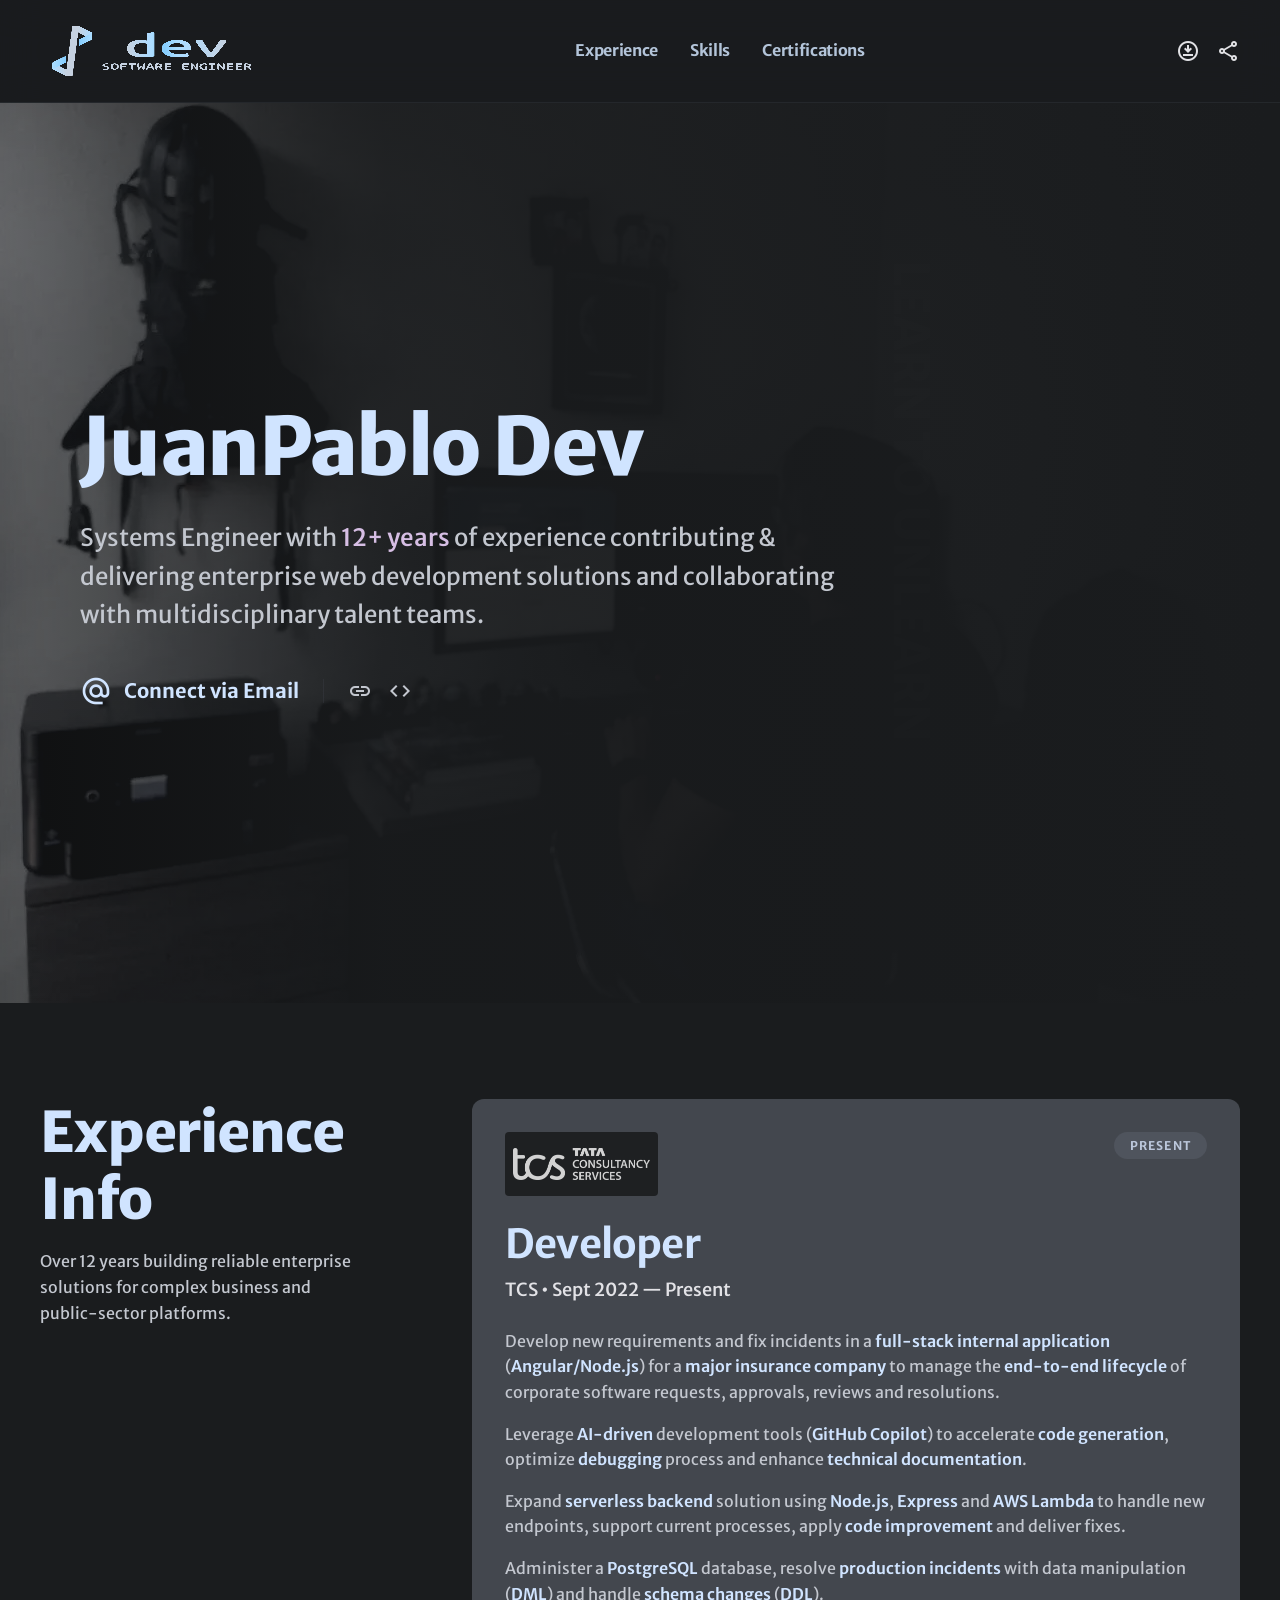
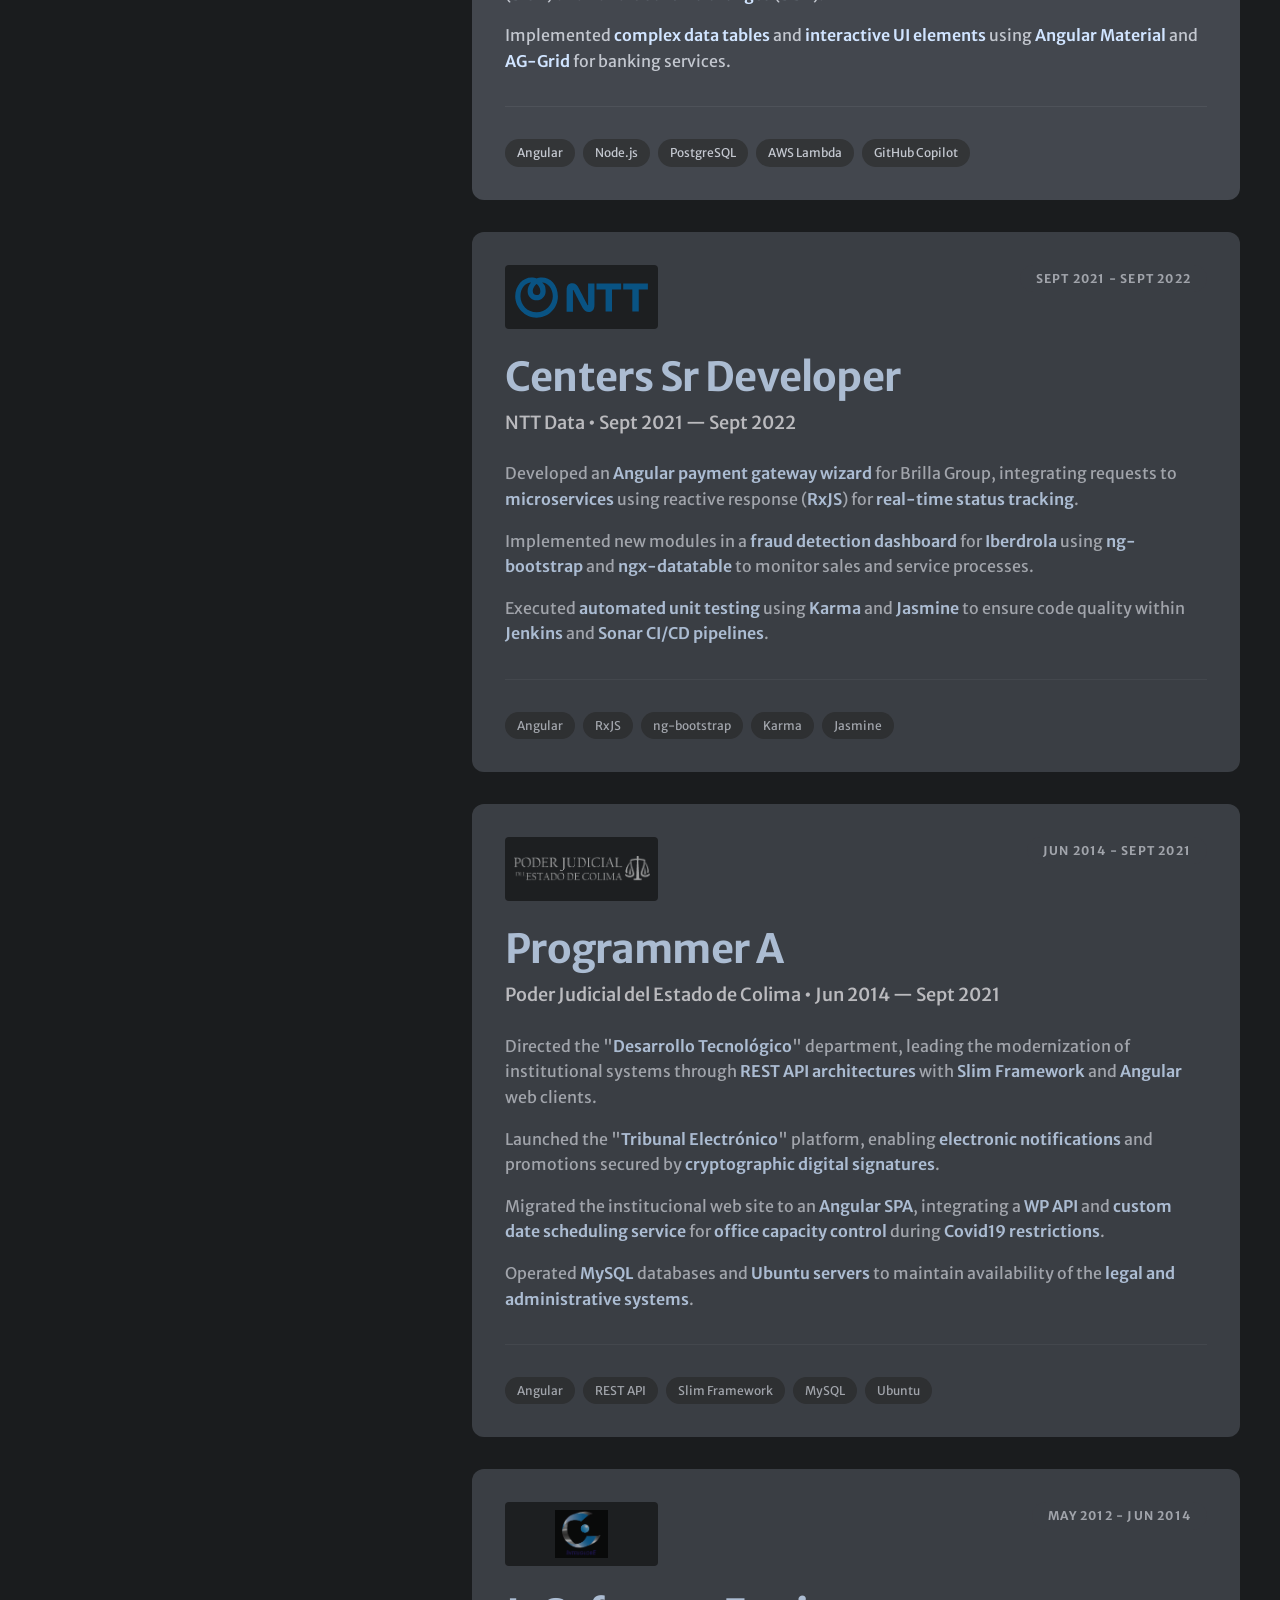
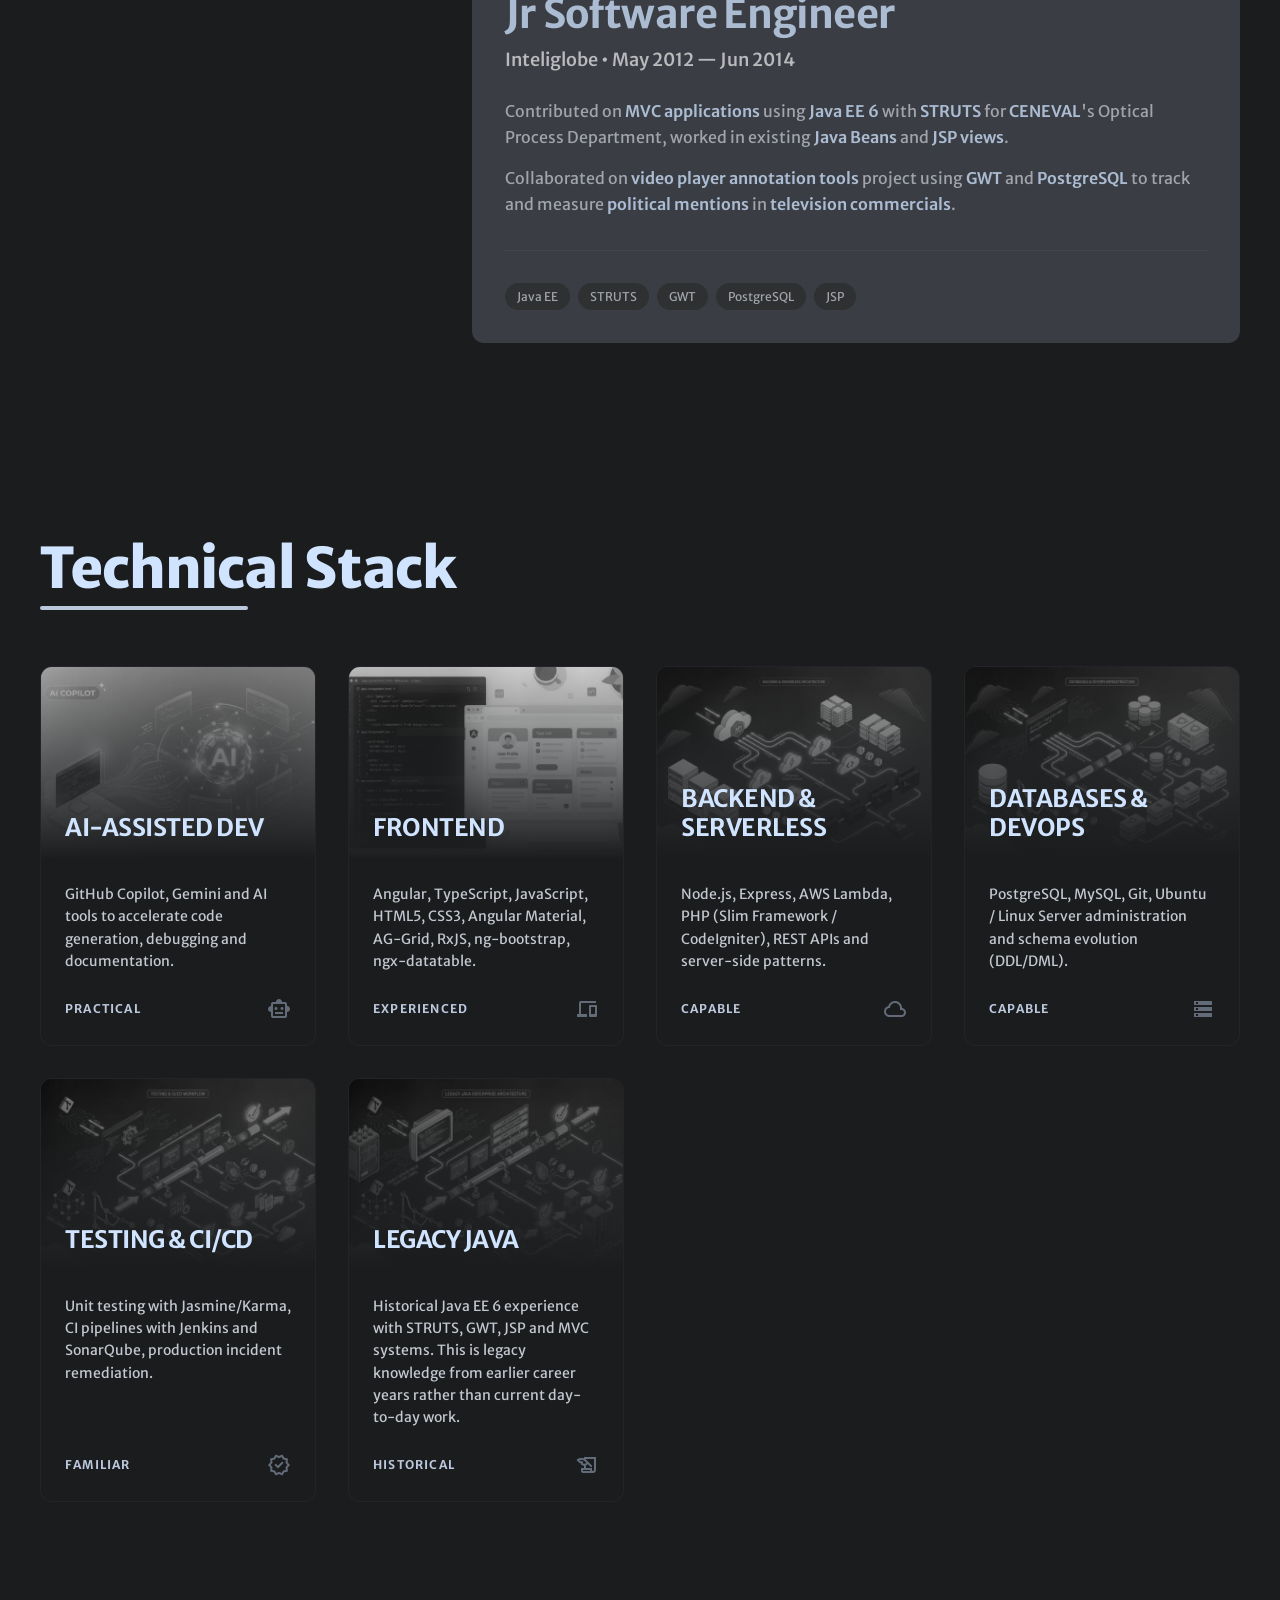
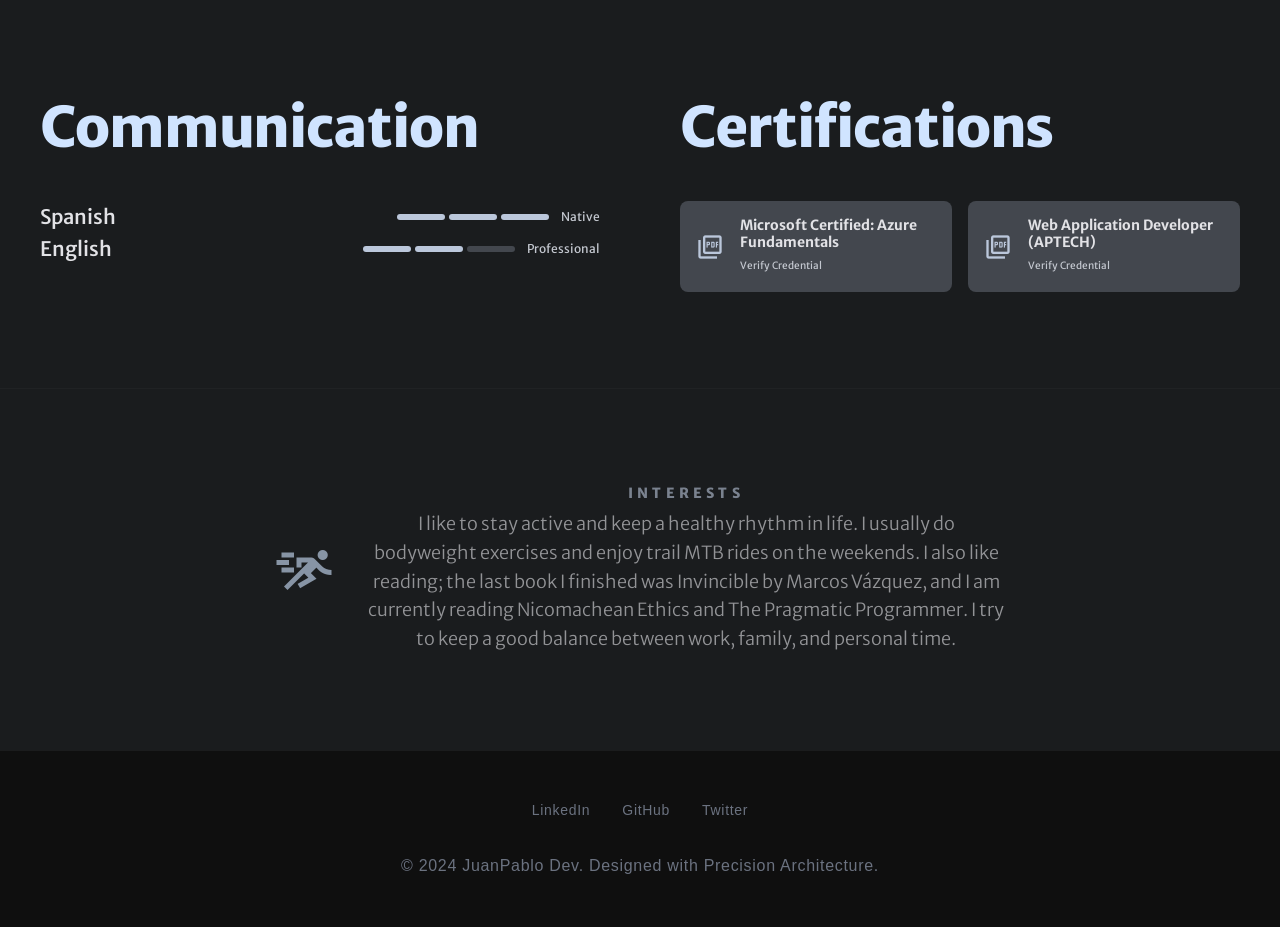
==== commit 7c64f8d6: "update logo, draft version" ====
--- a/index.html
+++ b/index.html
@@ -28,7 +28,7 @@
     <header role="banner">
         <div class="header-container">
             <div class="header-logo">
-                <h1><span>JP</span>DEV</h1>
+                <img src="images/logos/JPdev_logo_h.svg" alt="Company Name" width="224" height="70">
             </div>
             <nav class="header-nav-desktop" role="navigation" aria-label="Main Navigation">
                 <a href="#experience">Experience</a>
@@ -452,4 +452,4 @@
     <script type="module" src="./scripts/main.js"></script>
 </body>
 
-</html>+</html>
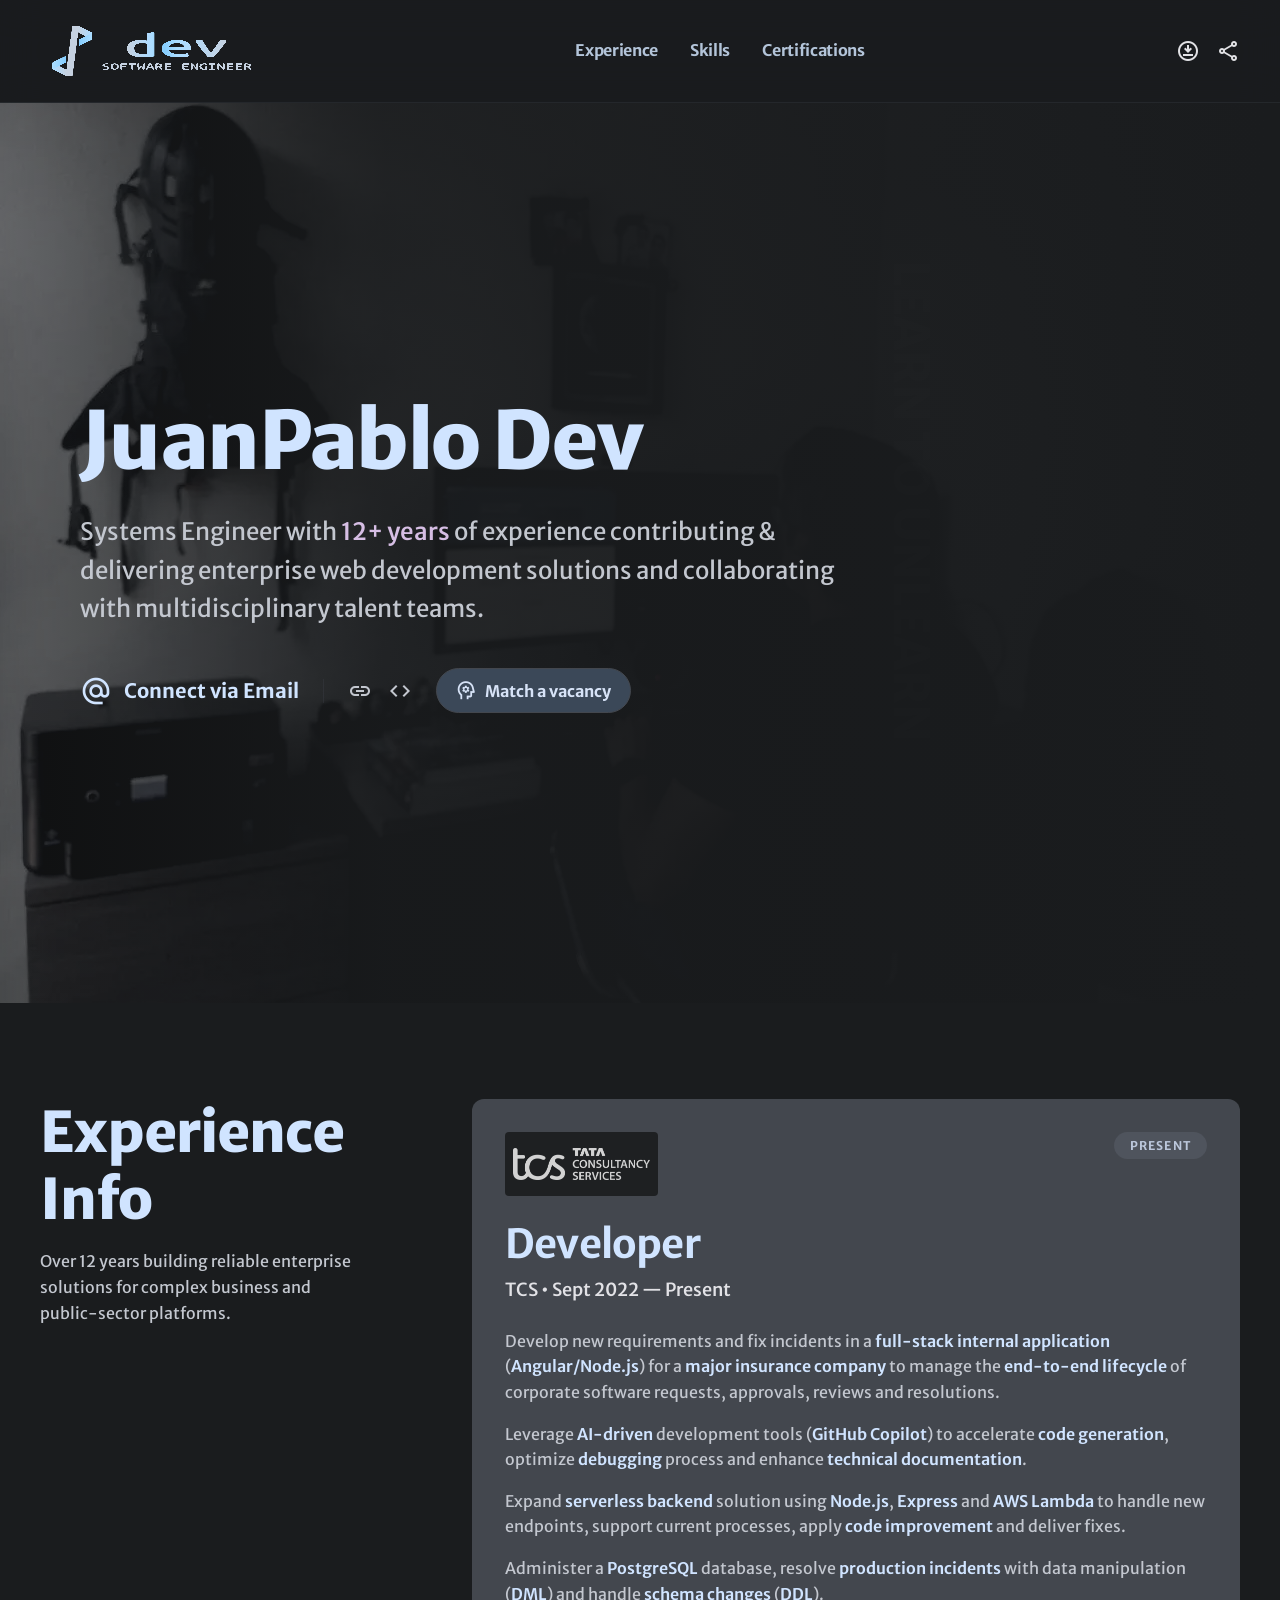
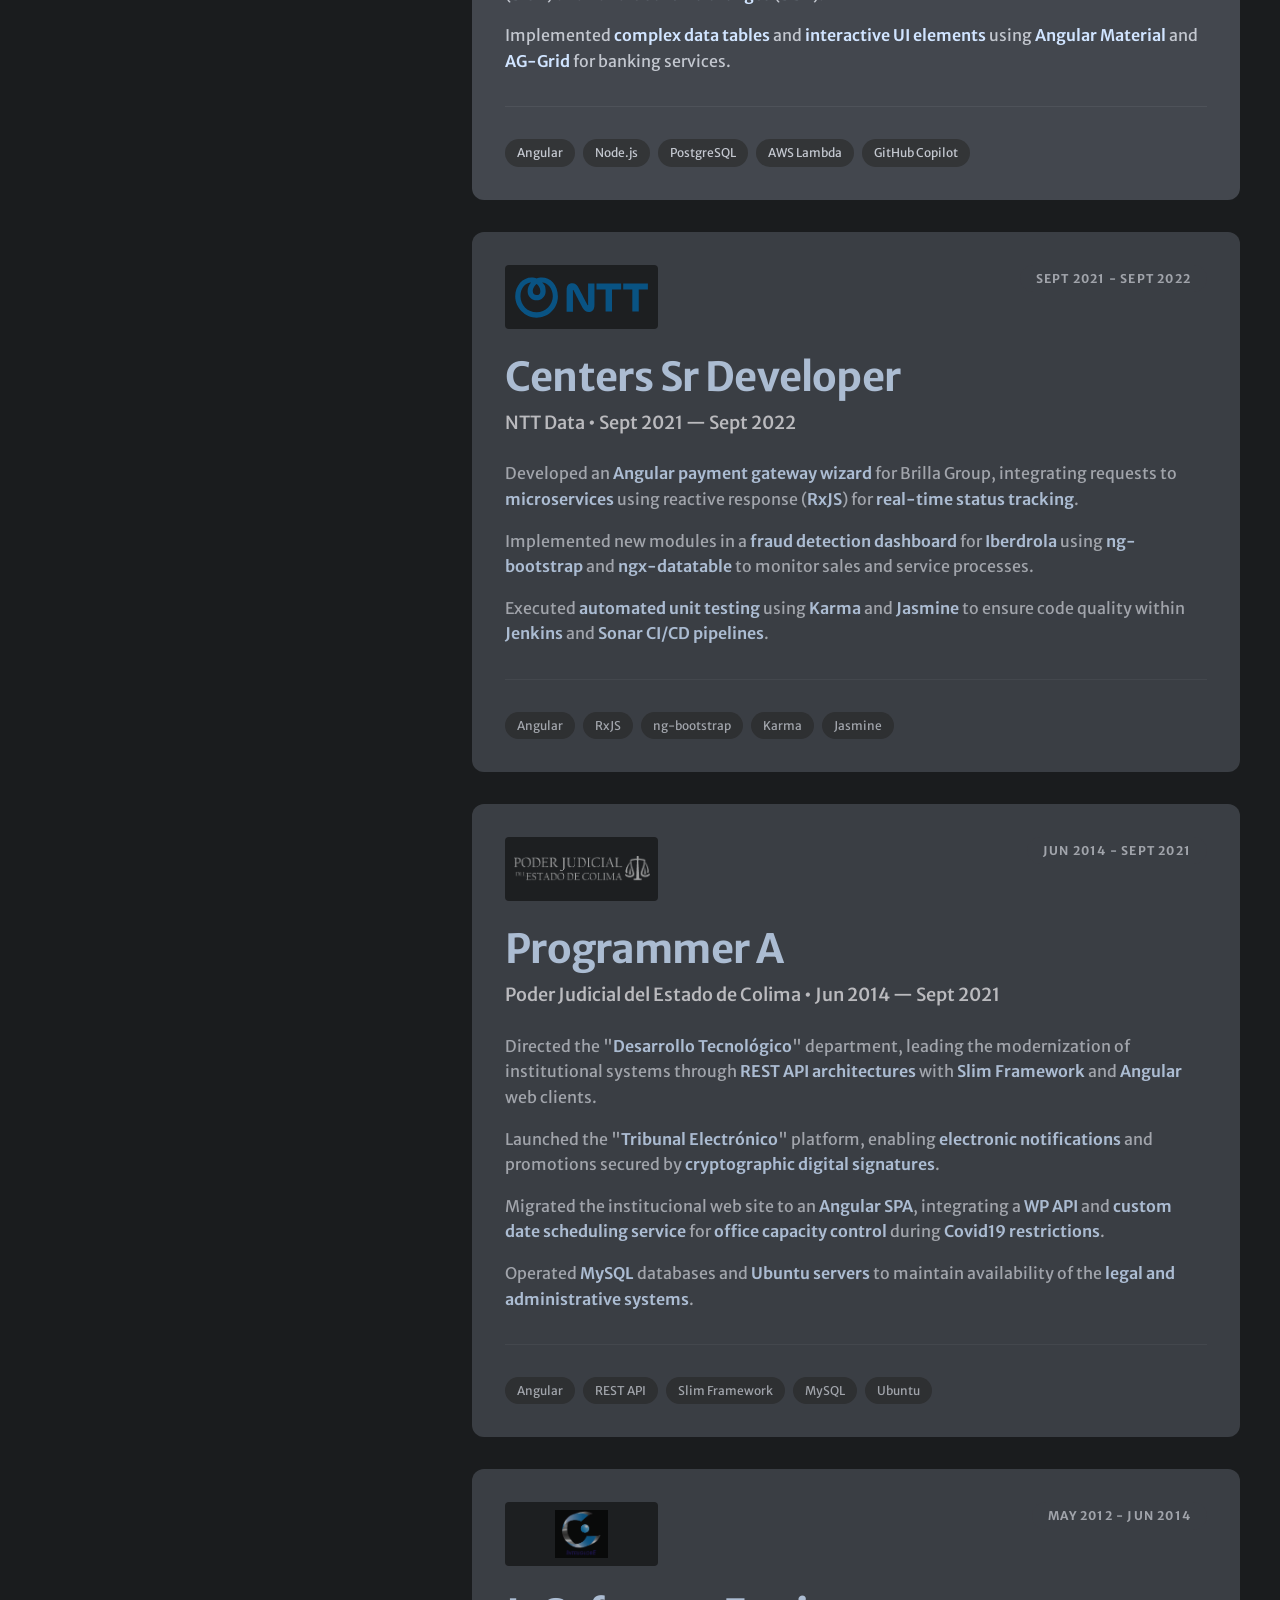
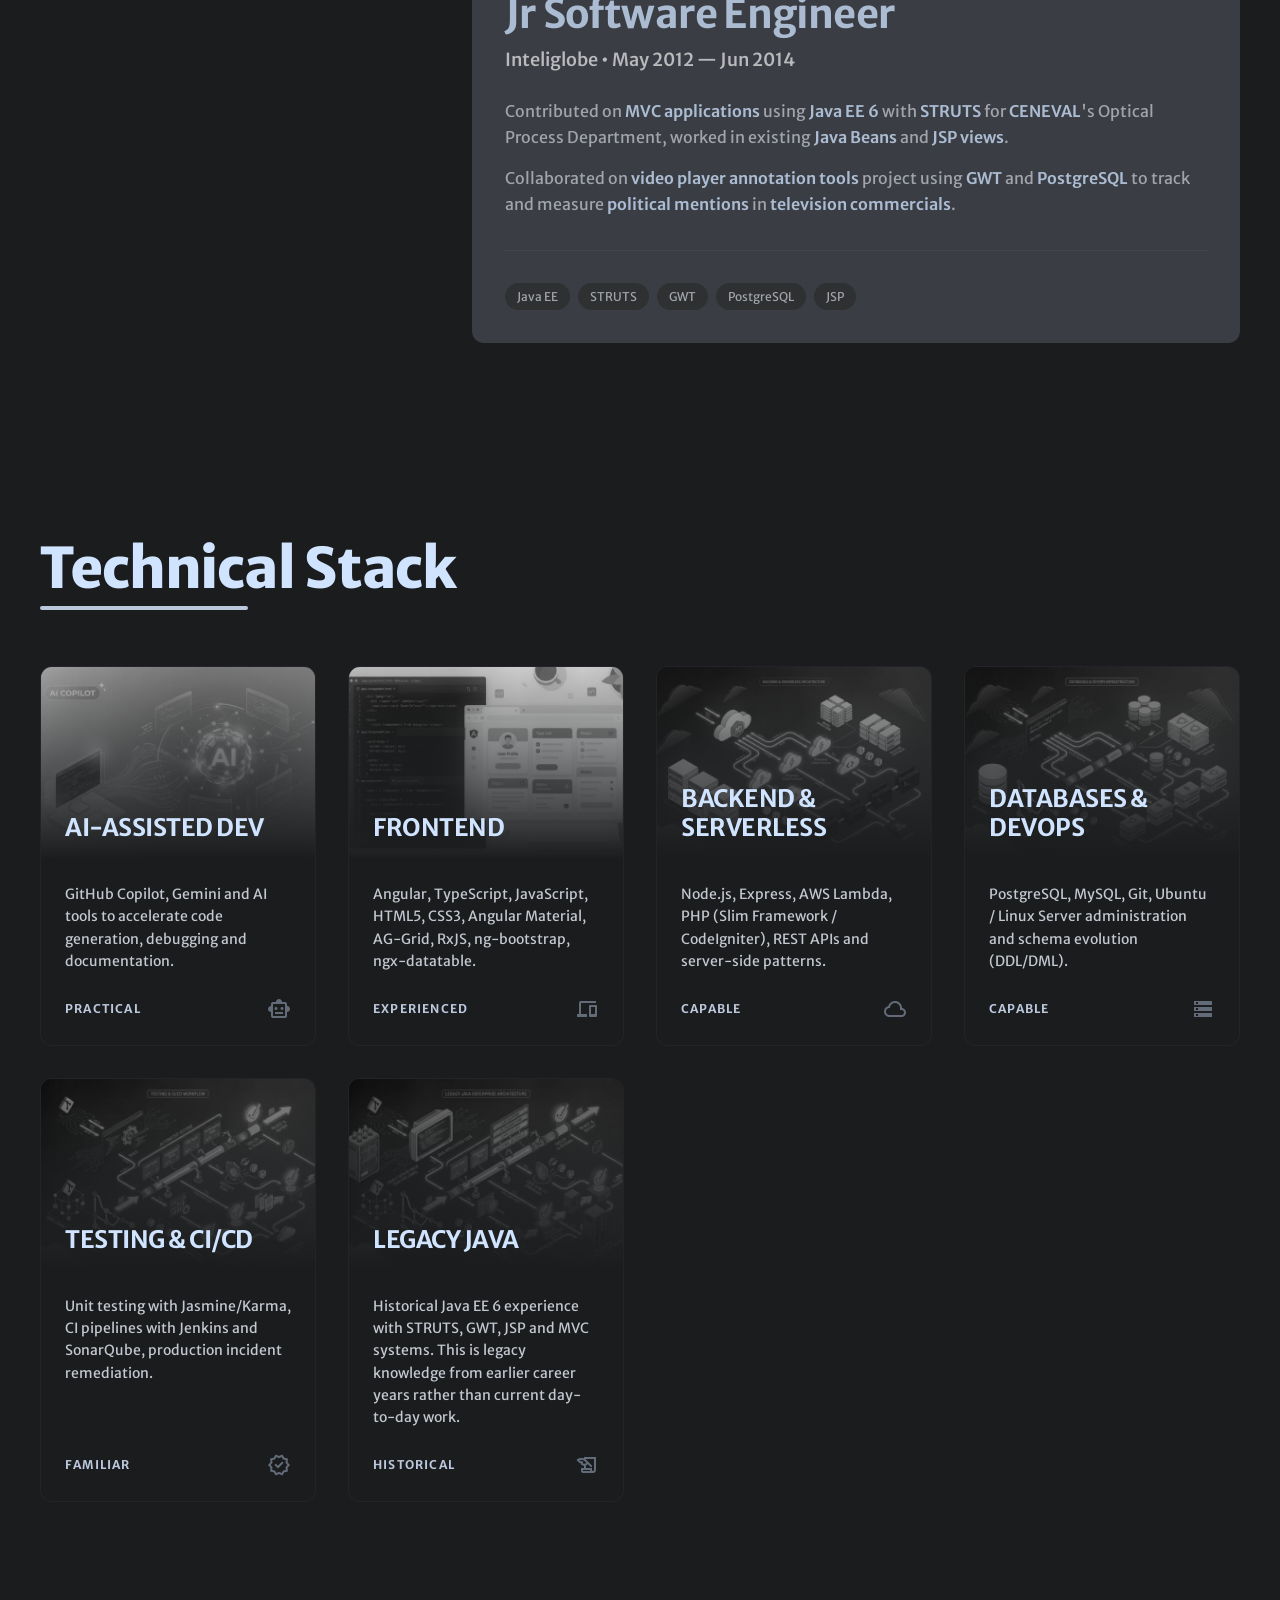
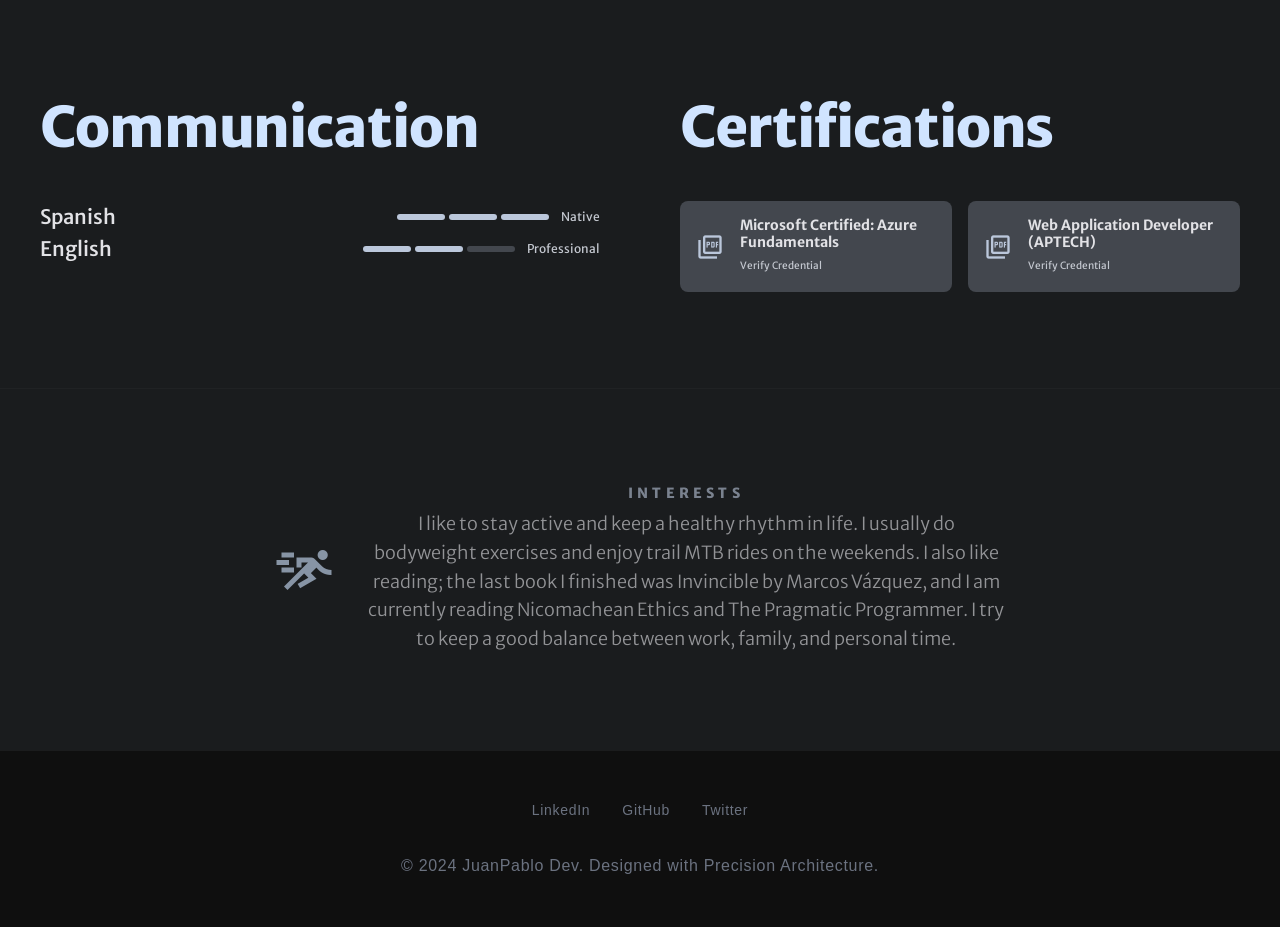
==== commit 56cd9d58: "openspec new feature to add helper recruiter agent in web page and code changes to achive the propos" ====
--- a/index.html
+++ b/index.html
@@ -77,6 +77,11 @@
                             class="header-icon-link material-symbols-outlined" aria-label="GitHub" role="button"
                             tabindex="0">code</a>
                     </div>
+                    <button type="button" class="cta-match job-match-cta" data-job-match-open
+                        aria-haspopup="dialog">
+                        <span class="material-symbols-outlined" aria-hidden="true">psychology</span>
+                        <span>Match a vacancy</span>
+                    </button>
                 </div>
             </div>
         </section>
@@ -448,6 +453,71 @@
         </div>
     </footer>
 
+    <!-- Vacancy Match Dialog -->
+    <dialog id="job-match-dialog" class="job-match-dialog" aria-labelledby="job-match-title">
+        <div class="job-match-dialog-header">
+            <div>
+                <h2 id="job-match-title">Compare a vacancy</h2>
+                <p class="job-match-subtitle">Paste the vacancy text and see how it matches my profile.</p>
+            </div>
+            <button type="button" class="job-match-close" data-job-match-close
+                aria-label="Close vacancy comparison">
+                <span class="material-symbols-outlined" aria-hidden="true">close</span>
+            </button>
+        </div>
+
+        <p id="job-match-privacy" class="job-match-privacy">
+            The vacancy text you paste is sent to Google AI for comparison. This page does not store it.
+        </p>
+
+        <form id="job-match-form" class="job-match-form" novalidate>
+            <label class="job-match-label" for="job-match-input">Vacancy description</label>
+            <textarea id="job-match-input" name="vacancy" class="job-match-input" rows="10"
+                maxlength="2000" required aria-describedby="job-match-counter job-match-error"
+                placeholder="Paste the vacancy here, for example:&#10;Senior Frontend Developer (Remote)&#10;Must have: Angular, TypeScript, RxJS, REST APIs&#10;Nice to have: AWS, CI/CD&#10;5+ years of experience building enterprise web applications"></textarea>
+            <span id="job-match-counter" class="job-match-counter" aria-live="polite">0 / 2000</span>
+            <p id="job-match-error" class="job-match-error" role="alert" hidden></p>
+            <div class="job-match-actions">
+                <button type="submit" class="job-match-submit" data-job-match-submit>Compare vacancy</button>
+                <a class="job-match-secondary" href="mailto:hello@juanpablo.dev">Email me instead</a>
+            </div>
+        </form>
+
+        <p id="job-match-status" class="job-match-status" aria-live="polite"></p>
+
+        <section id="job-match-result" class="job-match-result" hidden aria-labelledby="job-match-result-title">
+            <h3 id="job-match-result-title">Match result</h3>
+            <div class="job-match-score-row">
+                <p class="job-match-score"><span id="job-match-score">0</span><span
+                        class="job-match-score-max">/100</span></p>
+                <p id="job-match-verdict" class="job-match-verdict">-</p>
+            </div>
+            <div class="job-match-result-grid">
+                <div class="job-match-result-block">
+                    <h4>Matched skills</h4>
+                    <ul id="job-match-matched" class="job-match-list"></ul>
+                </div>
+                <div class="job-match-result-block">
+                    <h4>Gaps</h4>
+                    <ul id="job-match-gaps" class="job-match-list"></ul>
+                </div>
+            </div>
+            <div class="job-match-result-block">
+                <h4>Rationale</h4>
+                <p id="job-match-rationale"></p>
+            </div>
+            <p class="job-match-disclaimer">This is an AI-generated estimate, not a definitive judgement.</p>
+        </section>
+
+        <div id="job-match-fallback" class="job-match-fallback" role="alert" hidden>
+            <p id="job-match-fallback-message"></p>
+            <div class="job-match-actions">
+                <a class="job-match-submit-link" href="mailto:hello@juanpablo.dev">Email me</a>
+                <a class="job-match-secondary" href="./ResumeJPSM.pdf" download>Download CV</a>
+            </div>
+        </div>
+    </dialog>
+
     <!-- Main JavaScript Entry Point -->
     <script type="module" src="./scripts/main.js"></script>
 </body>
--- a/styles/style.css
+++ b/styles/style.css
@@ -15,3 +15,4 @@
 @import url('./footer.css');
 @import url('./responsive.css');
 @import url('./utilities.css');
+@import url('./job-match.css');
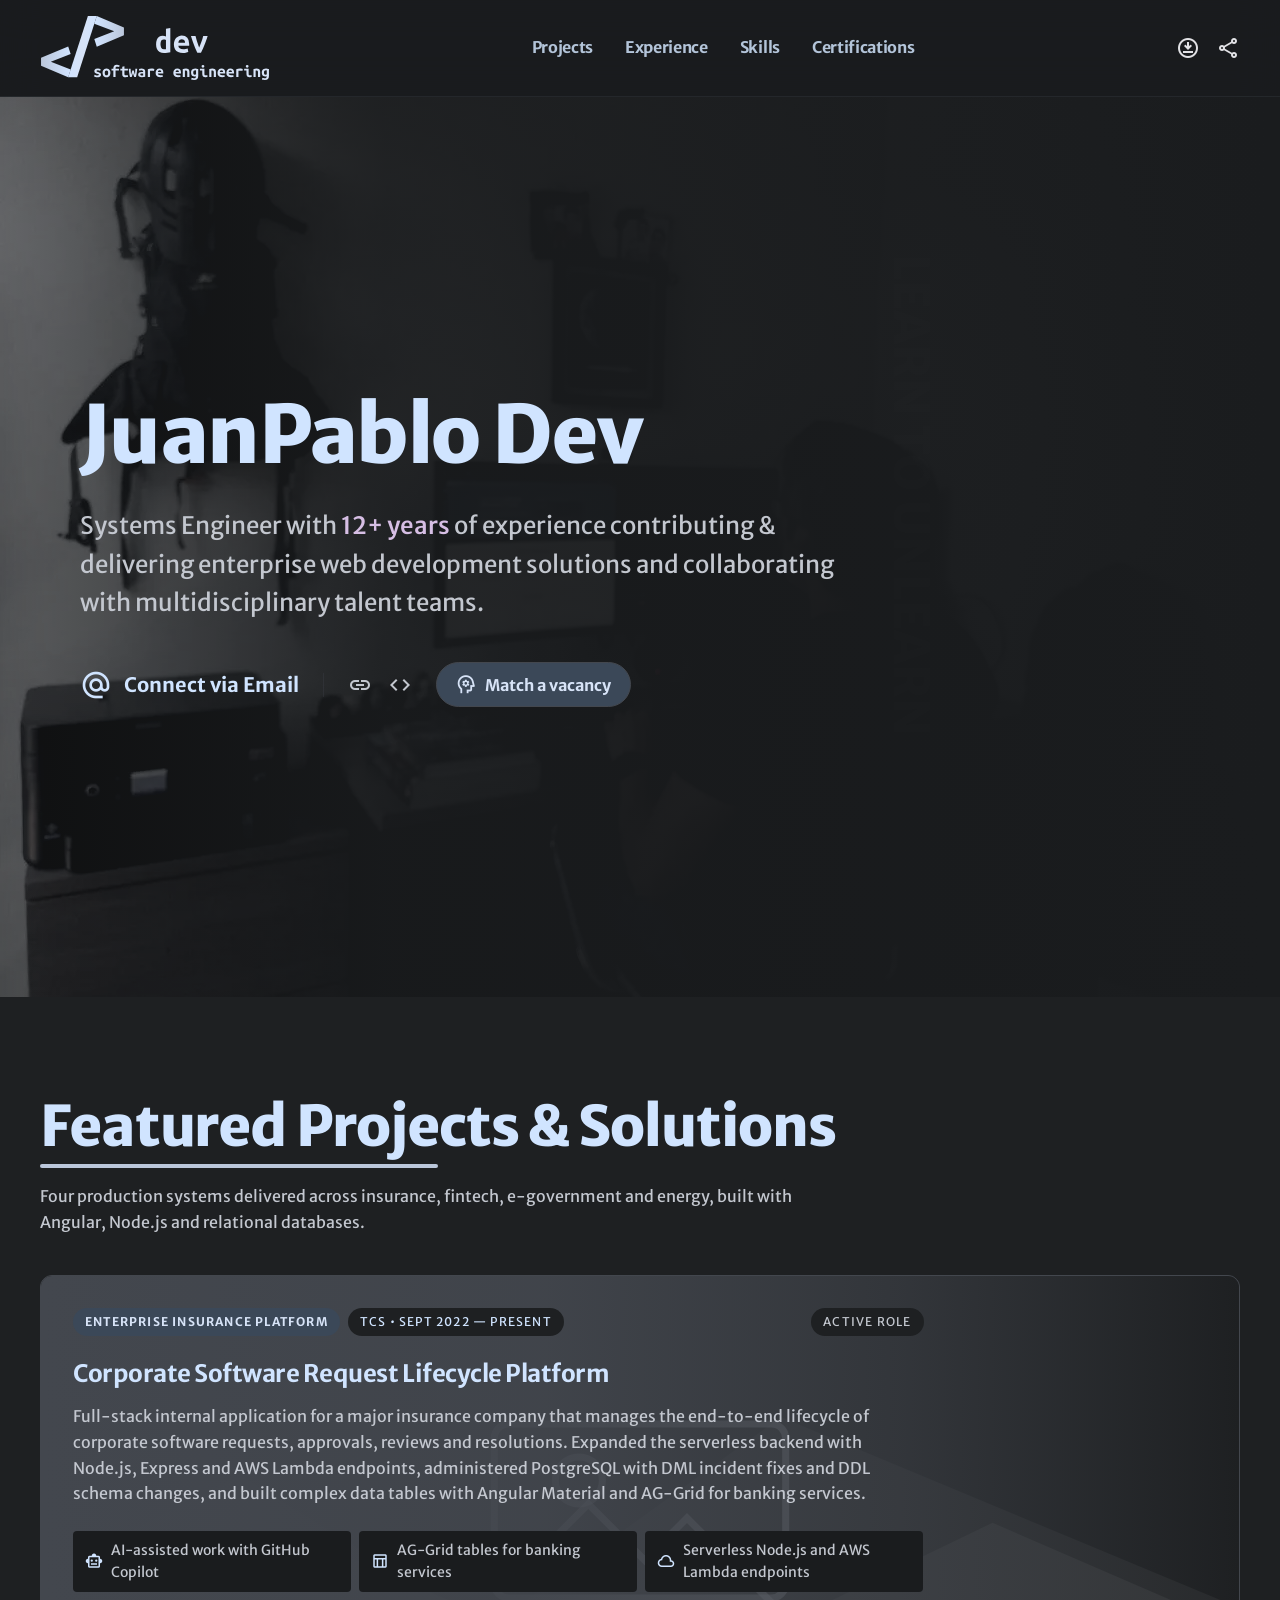
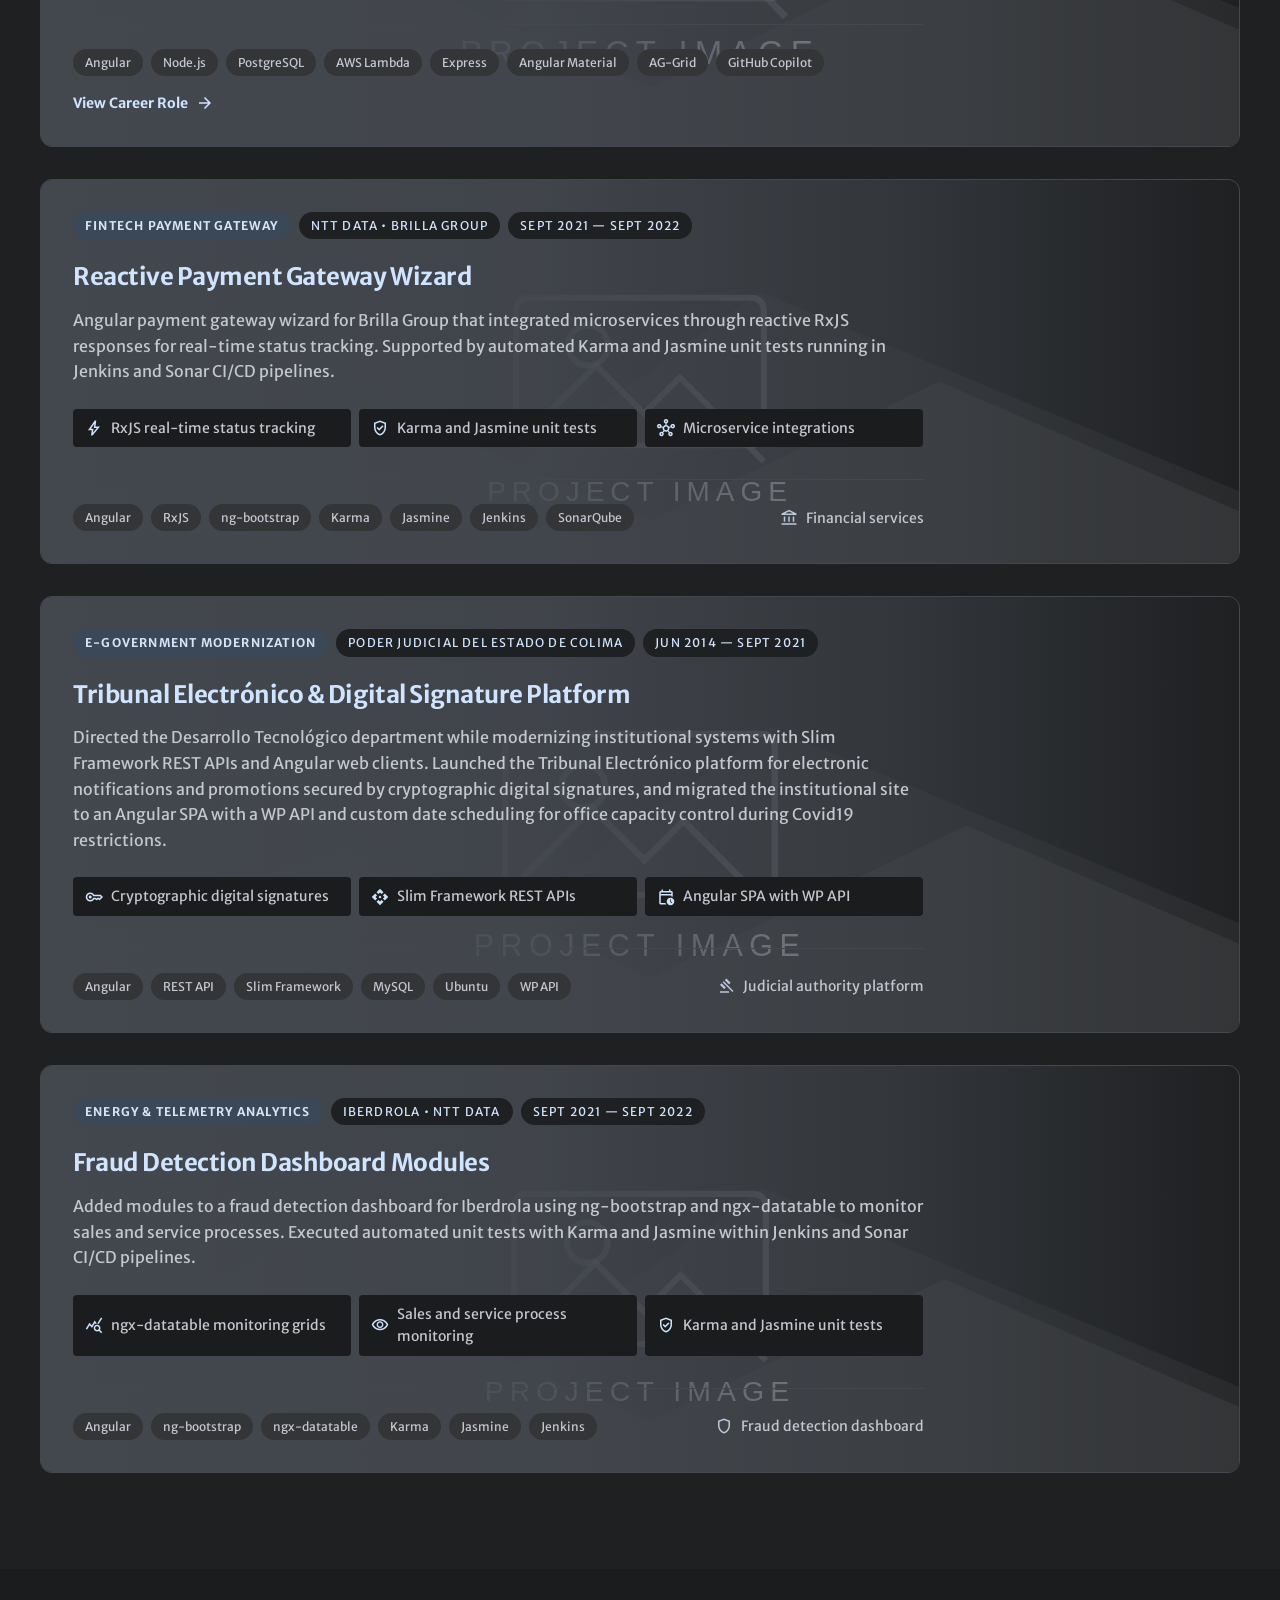
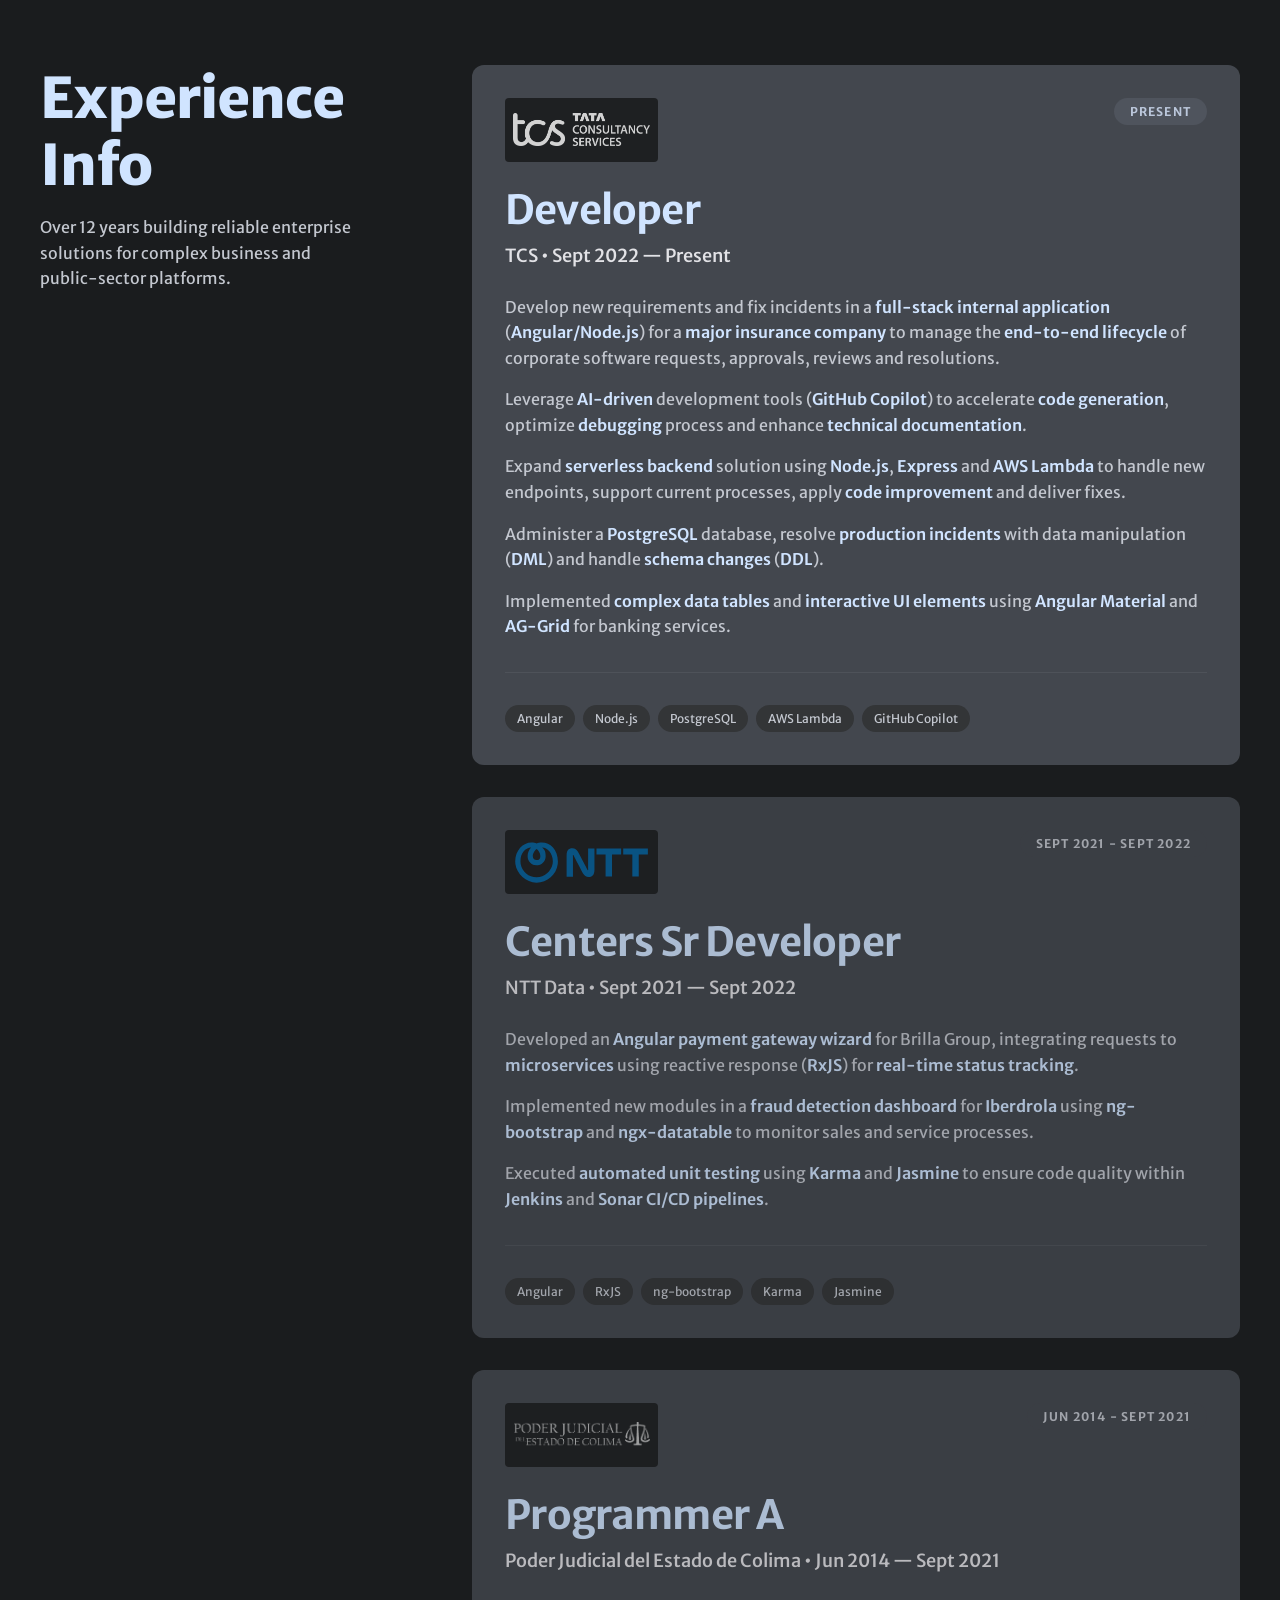
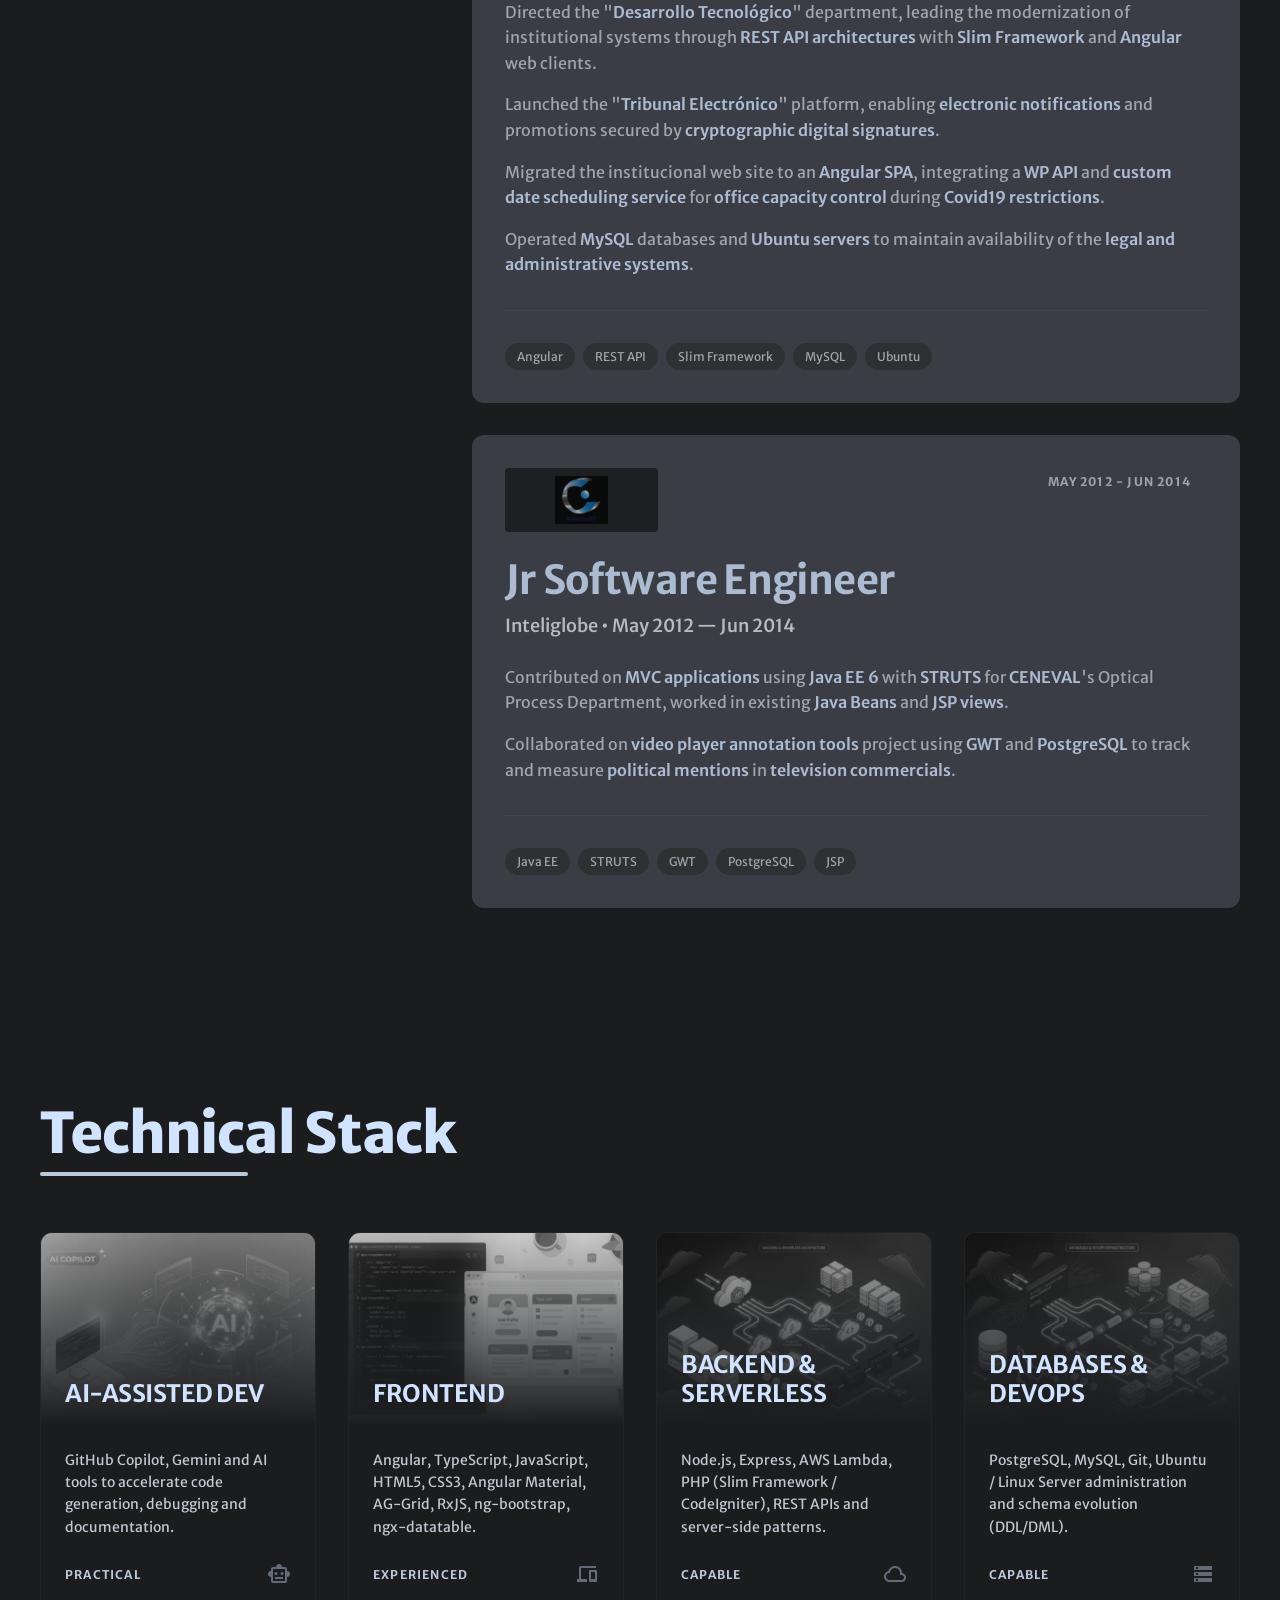
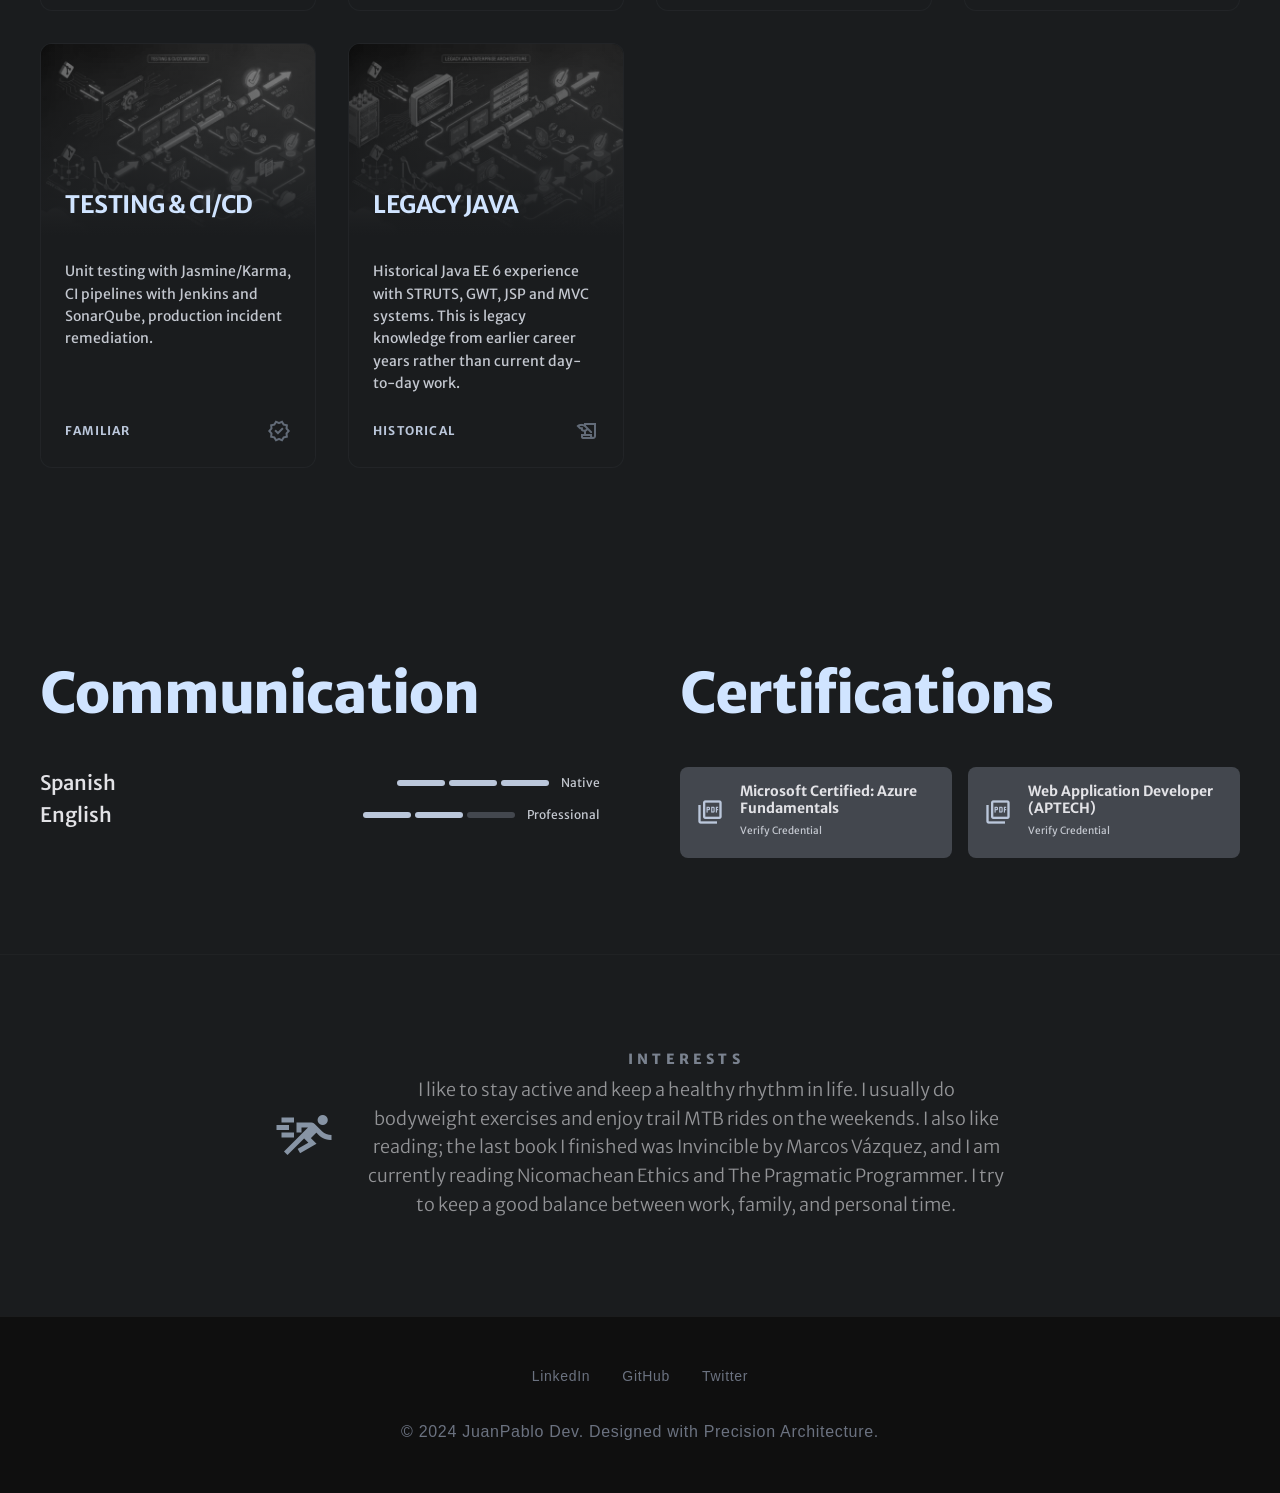
==== commit 70f770ad: "added projects section" ====
--- a/index.html
+++ b/index.html
@@ -28,9 +28,10 @@
     <header role="banner">
         <div class="header-container">
             <div class="header-logo">
-                <img src="images/logos/JPdev_logo_h.svg" alt="Company Name" width="224" height="70">
+                <img src="images/logos/JPdevLogoW.svg" alt="Company Name" width="230" height="64">
             </div>
             <nav class="header-nav-desktop" role="navigation" aria-label="Main Navigation">
+                <a href="#projects">Projects</a>
                 <a href="#experience">Experience</a>
                 <a href="#skills">Skills</a>
                 <a href="#certifications">Certifications</a>
@@ -86,6 +87,204 @@
             </div>
         </section>
 
+        <section class="projects-section" id="projects" aria-labelledby="projects-title">
+            <div class="section-container">
+                <div class="section-title">
+                    <h2 id="projects-title">Featured Projects &amp; Solutions</h2>
+                </div>
+
+                <p class="projects-intro">
+                    Four production systems delivered across insurance, fintech, e-government and energy, built with
+                    Angular, Node.js and relational databases.
+                </p>
+
+                <div class="projects-grid">
+                    <article class="project-card">
+                        <img class="project-card-bg" src="images/projects/project-placeholder.svg" alt=""
+                            loading="lazy" decoding="async" width="1200" height="400">
+                        <div class="project-card-content">
+                            <div class="project-meta">
+                                <span class="project-category">Enterprise Insurance Platform</span>
+                                <span class="project-client">TCS • Sept 2022 — Present</span>
+                                <span class="project-status">Active role</span>
+                            </div>
+                            <h3>Corporate Software Request Lifecycle Platform</h3>
+                            <p class="project-description">
+                                Full-stack internal application for a major insurance company that manages the end-to-end
+                                lifecycle of corporate software requests, approvals, reviews and resolutions. Expanded the
+                                serverless backend with Node.js, Express and AWS Lambda endpoints, administered PostgreSQL
+                                with DML incident fixes and DDL schema changes, and built complex data tables with Angular
+                                Material and AG-Grid for banking services.
+                            </p>
+                            <ul class="project-highlights">
+                                <li>
+                                    <span class="material-symbols-outlined" aria-hidden="true">smart_toy</span>
+                                    <span>AI-assisted work with GitHub Copilot</span>
+                                </li>
+                                <li>
+                                    <span class="material-symbols-outlined" aria-hidden="true">table_chart</span>
+                                    <span>AG-Grid tables for banking services</span>
+                                </li>
+                                <li>
+                                    <span class="material-symbols-outlined" aria-hidden="true">cloud_queue</span>
+                                    <span>Serverless Node.js and AWS Lambda endpoints</span>
+                                </li>
+                            </ul>
+                            <div class="project-footer">
+                                <ul class="project-tags">
+                                    <li class="tag">Angular</li>
+                                    <li class="tag">Node.js</li>
+                                    <li class="tag">PostgreSQL</li>
+                                    <li class="tag">AWS Lambda</li>
+                                    <li class="tag">Express</li>
+                                    <li class="tag">Angular Material</li>
+                                    <li class="tag">AG-Grid</li>
+                                    <li class="tag">GitHub Copilot</li>
+                                </ul>
+                                <a class="project-link" href="#experience">View Career Role <span
+                                        class="material-symbols-outlined" aria-hidden="true">arrow_forward</span></a>
+                            </div>
+                        </div>
+                    </article>
+
+                    <article class="project-card">
+                        <img class="project-card-bg" src="images/projects/project-placeholder.svg" alt=""
+                            loading="lazy" decoding="async" width="1200" height="400">
+                        <div class="project-card-content">
+                            <div class="project-meta">
+                                <span class="project-category">Fintech Payment Gateway</span>
+                                <span class="project-client">NTT Data • Brilla Group</span>
+                                <span class="project-period">Sept 2021 — Sept 2022</span>
+                            </div>
+                            <h3>Reactive Payment Gateway Wizard</h3>
+                            <p class="project-description">
+                                Angular payment gateway wizard for Brilla Group that integrated microservices through
+                                reactive RxJS responses for real-time status tracking. Supported by automated Karma and
+                                Jasmine unit tests running in Jenkins and Sonar CI/CD pipelines.
+                            </p>
+                            <ul class="project-highlights">
+                                <li>
+                                    <span class="material-symbols-outlined" aria-hidden="true">bolt</span>
+                                    <span>RxJS real-time status tracking</span>
+                                </li>
+                                <li>
+                                    <span class="material-symbols-outlined" aria-hidden="true">verified_user</span>
+                                    <span>Karma and Jasmine unit tests</span>
+                                </li>
+                                <li>
+                                    <span class="material-symbols-outlined" aria-hidden="true">hub</span>
+                                    <span>Microservice integrations</span>
+                                </li>
+                            </ul>
+                            <div class="project-footer">
+                                <ul class="project-tags">
+                                    <li class="tag">Angular</li>
+                                    <li class="tag">RxJS</li>
+                                    <li class="tag">ng-bootstrap</li>
+                                    <li class="tag">Karma</li>
+                                    <li class="tag">Jasmine</li>
+                                    <li class="tag">Jenkins</li>
+                                    <li class="tag">SonarQube</li>
+                                </ul>
+                                <p class="project-domain"><span class="material-symbols-outlined"
+                                        aria-hidden="true">account_balance</span> Financial services</p>
+                            </div>
+                        </div>
+                    </article>
+
+                    <article class="project-card">
+                        <img class="project-card-bg" src="images/projects/project-placeholder.svg" alt=""
+                            loading="lazy" decoding="async" width="1200" height="400">
+                        <div class="project-card-content">
+                            <div class="project-meta">
+                                <span class="project-category">E-Government Modernization</span>
+                                <span class="project-client">Poder Judicial del Estado de Colima</span>
+                                <span class="project-period">Jun 2014 — Sept 2021</span>
+                            </div>
+                            <h3>Tribunal Electrónico &amp; Digital Signature Platform</h3>
+                            <p class="project-description">
+                                Directed the Desarrollo Tecnológico department while modernizing institutional systems with
+                                Slim Framework REST APIs and Angular web clients. Launched the Tribunal Electrónico
+                                platform for electronic notifications and promotions secured by cryptographic digital
+                                signatures, and migrated the institutional site to an Angular SPA with a WP API and custom
+                                date scheduling for office capacity control during Covid19 restrictions.
+                            </p>
+                            <ul class="project-highlights">
+                                <li>
+                                    <span class="material-symbols-outlined" aria-hidden="true">key</span>
+                                    <span>Cryptographic digital signatures</span>
+                                </li>
+                                <li>
+                                    <span class="material-symbols-outlined" aria-hidden="true">api</span>
+                                    <span>Slim Framework REST APIs</span>
+                                </li>
+                                <li>
+                                    <span class="material-symbols-outlined" aria-hidden="true">calendar_clock</span>
+                                    <span>Angular SPA with WP API</span>
+                                </li>
+                            </ul>
+                            <div class="project-footer">
+                                <ul class="project-tags">
+                                    <li class="tag">Angular</li>
+                                    <li class="tag">REST API</li>
+                                    <li class="tag">Slim Framework</li>
+                                    <li class="tag">MySQL</li>
+                                    <li class="tag">Ubuntu</li>
+                                    <li class="tag">WP API</li>
+                                </ul>
+                                <p class="project-domain"><span class="material-symbols-outlined"
+                                        aria-hidden="true">gavel</span> Judicial authority platform</p>
+                            </div>
+                        </div>
+                    </article>
+
+                    <article class="project-card">
+                        <img class="project-card-bg" src="images/projects/project-placeholder.svg" alt=""
+                            loading="lazy" decoding="async" width="1200" height="400">
+                        <div class="project-card-content">
+                            <div class="project-meta">
+                                <span class="project-category">Energy &amp; Telemetry Analytics</span>
+                                <span class="project-client">Iberdrola • NTT Data</span>
+                                <span class="project-period">Sept 2021 — Sept 2022</span>
+                            </div>
+                            <h3>Fraud Detection Dashboard Modules</h3>
+                            <p class="project-description">
+                                Added modules to a fraud detection dashboard for Iberdrola using ng-bootstrap and
+                                ngx-datatable to monitor sales and service processes. Executed automated unit tests with
+                                Karma and Jasmine within Jenkins and Sonar CI/CD pipelines.
+                            </p>
+                            <ul class="project-highlights">
+                                <li>
+                                    <span class="material-symbols-outlined" aria-hidden="true">query_stats</span>
+                                    <span>ngx-datatable monitoring grids</span>
+                                </li>
+                                <li>
+                                    <span class="material-symbols-outlined" aria-hidden="true">visibility</span>
+                                    <span>Sales and service process monitoring</span>
+                                </li>
+                                <li>
+                                    <span class="material-symbols-outlined" aria-hidden="true">verified_user</span>
+                                    <span>Karma and Jasmine unit tests</span>
+                                </li>
+                            </ul>
+                            <div class="project-footer">
+                                <ul class="project-tags">
+                                    <li class="tag">Angular</li>
+                                    <li class="tag">ng-bootstrap</li>
+                                    <li class="tag">ngx-datatable</li>
+                                    <li class="tag">Karma</li>
+                                    <li class="tag">Jasmine</li>
+                                    <li class="tag">Jenkins</li>
+                                </ul>
+                                <p class="project-domain"><span class="material-symbols-outlined"
+                                        aria-hidden="true">shield</span> Fraud detection dashboard</p>
+                            </div>
+                        </div>
+                    </article>
+                </div>
+            </div>
+        </section>
+
         <!-- Experience Section -->
         <section class="experience-section" id="experience" aria-labelledby="experience-title">
             <div class="section-container">
@@ -466,27 +665,43 @@
             </button>
         </div>
 
-        <p id="job-match-privacy" class="job-match-privacy">
-            The vacancy text you paste is sent to Google AI for comparison. This page does not store it.
-        </p>
-
-        <form id="job-match-form" class="job-match-form" novalidate>
-            <label class="job-match-label" for="job-match-input">Vacancy description</label>
-            <textarea id="job-match-input" name="vacancy" class="job-match-input" rows="10"
-                maxlength="2000" required aria-describedby="job-match-counter job-match-error"
-                placeholder="Paste the vacancy here, for example:&#10;Senior Frontend Developer (Remote)&#10;Must have: Angular, TypeScript, RxJS, REST APIs&#10;Nice to have: AWS, CI/CD&#10;5+ years of experience building enterprise web applications"></textarea>
-            <span id="job-match-counter" class="job-match-counter" aria-live="polite">0 / 2000</span>
-            <p id="job-match-error" class="job-match-error" role="alert" hidden></p>
-            <div class="job-match-actions">
-                <button type="submit" class="job-match-submit" data-job-match-submit>Compare vacancy</button>
-                <a class="job-match-secondary" href="mailto:hello@juanpablo.dev">Email me instead</a>
-            </div>
-        </form>
-
-        <p id="job-match-status" class="job-match-status" aria-live="polite"></p>
-
-        <section id="job-match-result" class="job-match-result" hidden aria-labelledby="job-match-result-title">
-            <h3 id="job-match-result-title">Match result</h3>
+        <div id="job-match-view-input" class="job-match-view">
+            <p id="job-match-privacy" class="job-match-privacy">
+                The vacancy text you paste is sent to Google AI for comparison. This page does not store it.
+            </p>
+
+            <form id="job-match-form" class="job-match-form" novalidate>
+                <label class="job-match-label" for="job-match-input">Vacancy description</label>
+                <textarea id="job-match-input" name="vacancy" class="job-match-input" rows="10"
+                    maxlength="2000" required aria-describedby="job-match-counter job-match-error"
+                    placeholder="Paste the vacancy here, for example:&#10;Senior Frontend Developer (Remote)&#10;Must have: Angular, TypeScript, RxJS, REST APIs&#10;Nice to have: AWS, CI/CD&#10;5+ years of experience building enterprise web applications"></textarea>
+                <span id="job-match-counter" class="job-match-counter" aria-live="polite">0 / 2000</span>
+                <p id="job-match-error" class="job-match-error" role="alert" hidden></p>
+                <div class="job-match-actions">
+                    <button type="submit" class="job-match-submit" data-job-match-submit>Compare vacancy</button>
+                    <a class="job-match-secondary" href="mailto:hello@juanpablo.dev">Email me instead</a>
+                </div>
+            </form>
+
+            <div id="job-match-fallback" class="job-match-fallback" role="alert" hidden>
+                <p id="job-match-fallback-message"></p>
+                <div class="job-match-actions">
+                    <a class="job-match-submit-link" href="mailto:hello@juanpablo.dev">Email me</a>
+                    <a class="job-match-secondary" href="./ResumeJPSM.pdf" download>Download CV</a>
+                </div>
+            </div>
+        </div>
+
+        <div id="job-match-view-loading" class="job-match-view" hidden>
+            <div class="job-match-loading">
+                <span class="job-match-spinner" aria-hidden="true"></span>
+                <p id="job-match-loading-message" tabindex="-1">Comparing vacancy with my profile...</p>
+            </div>
+        </div>
+
+        <section id="job-match-result" class="job-match-result job-match-view" hidden
+            aria-labelledby="job-match-result-title">
+            <h3 id="job-match-result-title" tabindex="-1">Match result</h3>
             <div class="job-match-score-row">
                 <p class="job-match-score"><span id="job-match-score">0</span><span
                         class="job-match-score-max">/100</span></p>
@@ -507,15 +722,14 @@
                 <p id="job-match-rationale"></p>
             </div>
             <p class="job-match-disclaimer">This is an AI-generated estimate, not a definitive judgement.</p>
+            <div class="job-match-actions job-match-result-actions">
+                <button type="button" class="job-match-return" data-job-match-another>Compare another vacancy</button>
+                <a class="job-match-secondary" href="mailto:hello@juanpablo.dev">Email me</a>
+                <a class="job-match-secondary" href="./ResumeJPSM.pdf" download>Download CV</a>
+            </div>
         </section>
 
-        <div id="job-match-fallback" class="job-match-fallback" role="alert" hidden>
-            <p id="job-match-fallback-message"></p>
-            <div class="job-match-actions">
-                <a class="job-match-submit-link" href="mailto:hello@juanpablo.dev">Email me</a>
-                <a class="job-match-secondary" href="./ResumeJPSM.pdf" download>Download CV</a>
-            </div>
-        </div>
+        <p id="job-match-status" class="job-match-status" aria-live="polite"></p>
     </dialog>
 
     <!-- Main JavaScript Entry Point -->
--- a/styles/style.css
+++ b/styles/style.css
@@ -10,6 +10,7 @@
 @import url('./hero.css');
 @import url('./experience.css');
 @import url('./skills.css');
+@import url('./projects.css');
 @import url('./certifications.css');
 @import url('./interests.css');
 @import url('./footer.css');
